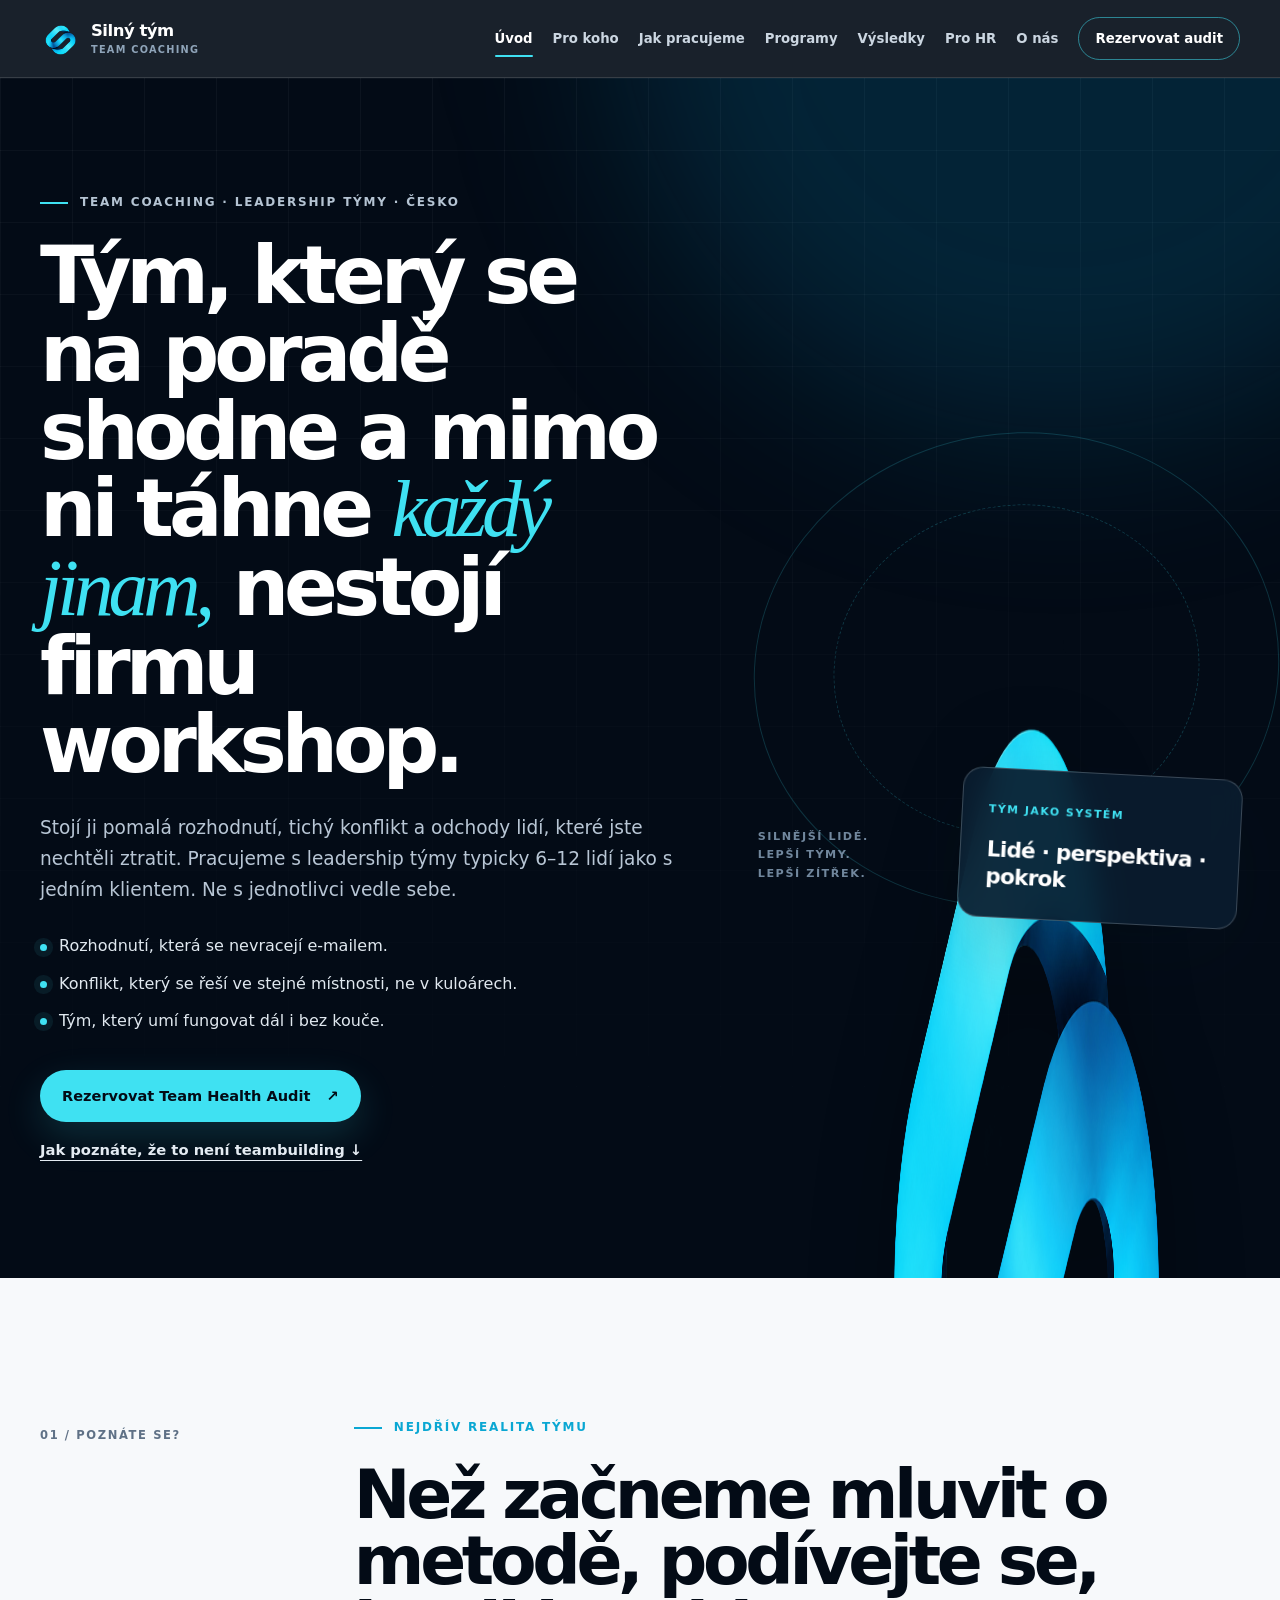
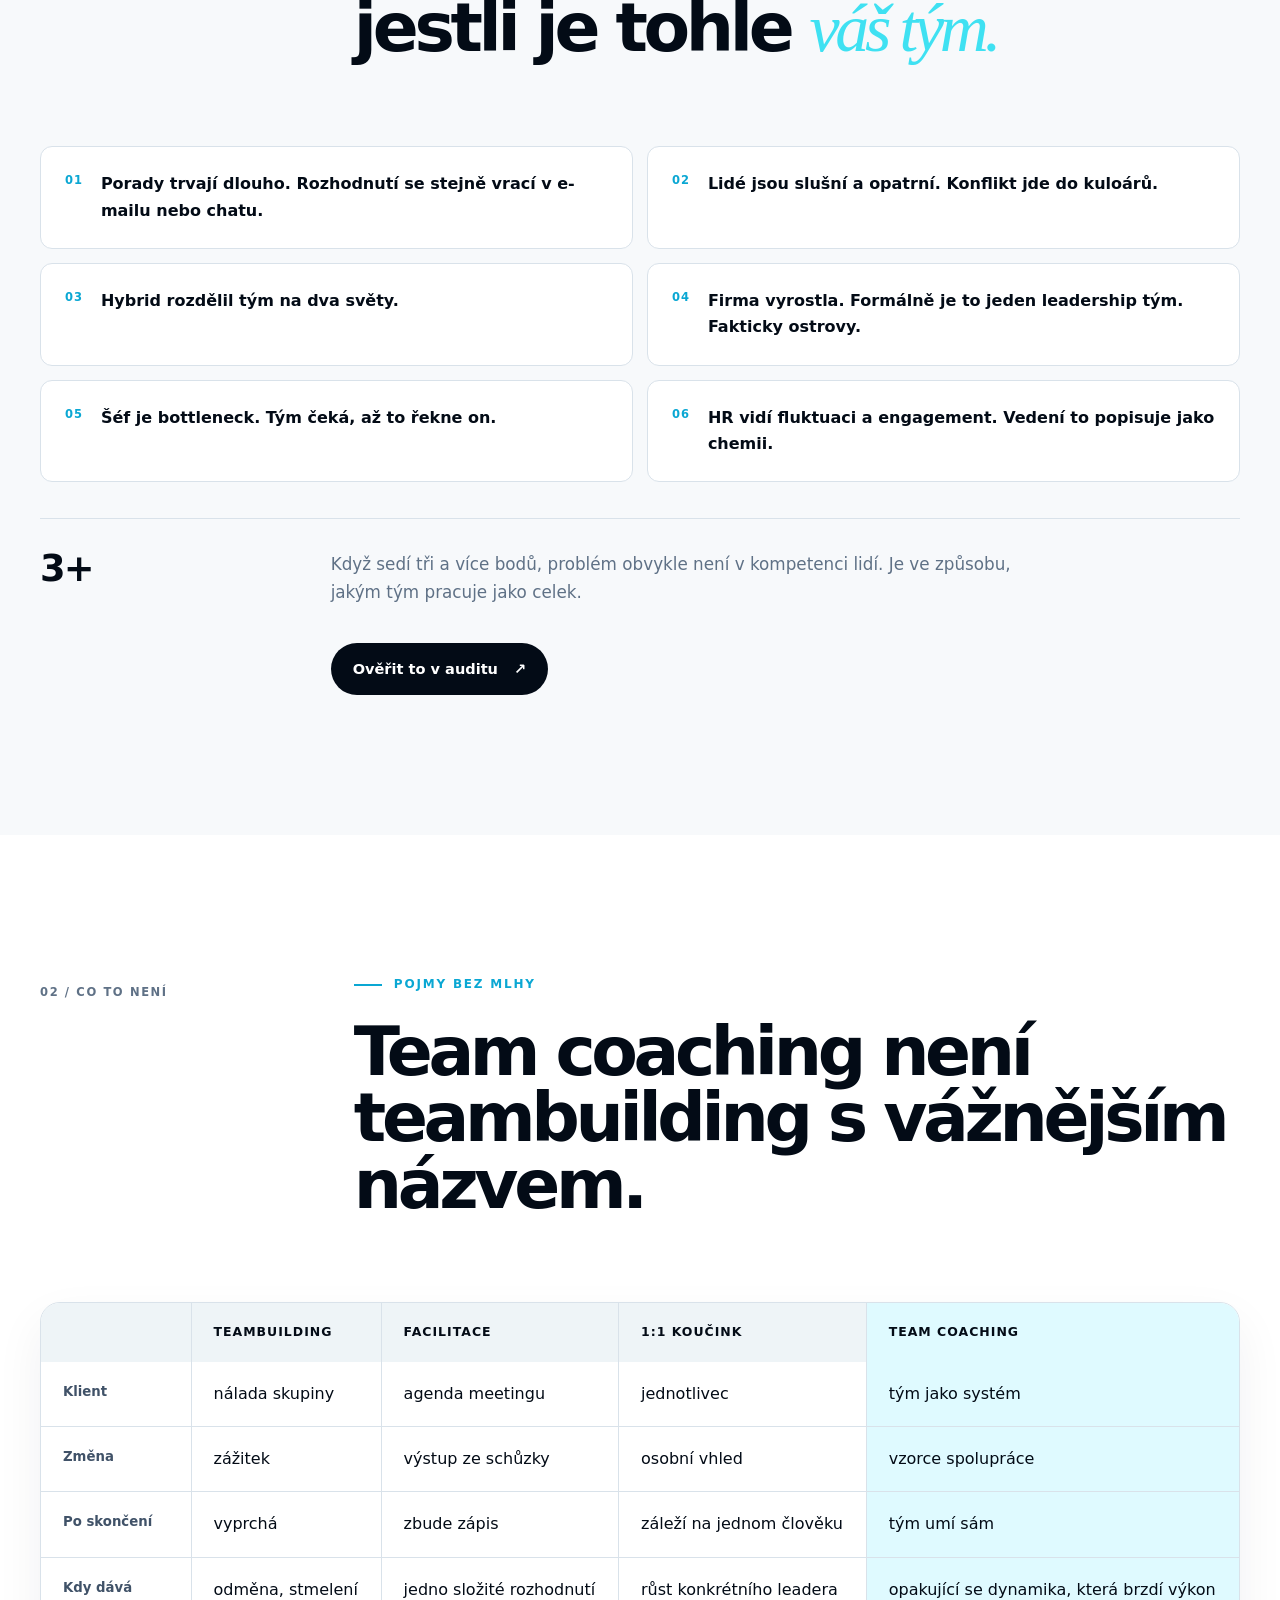
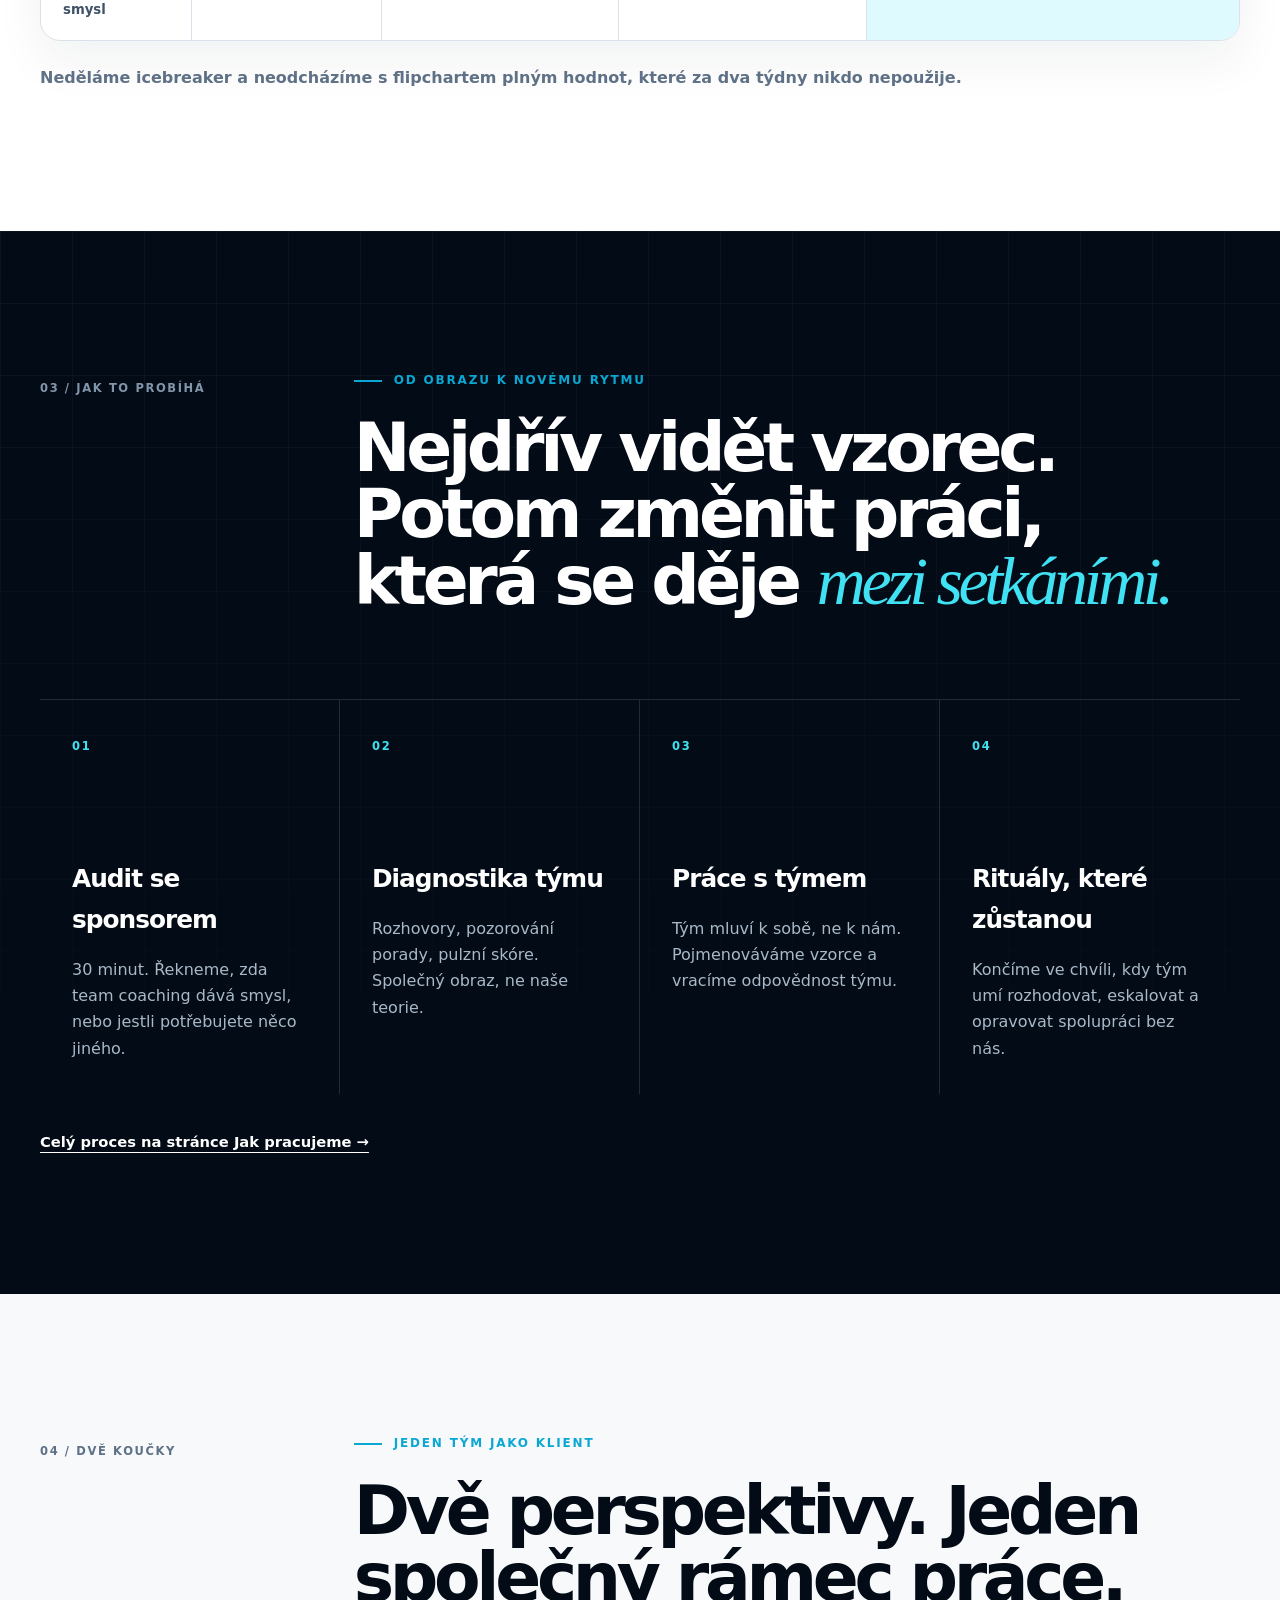
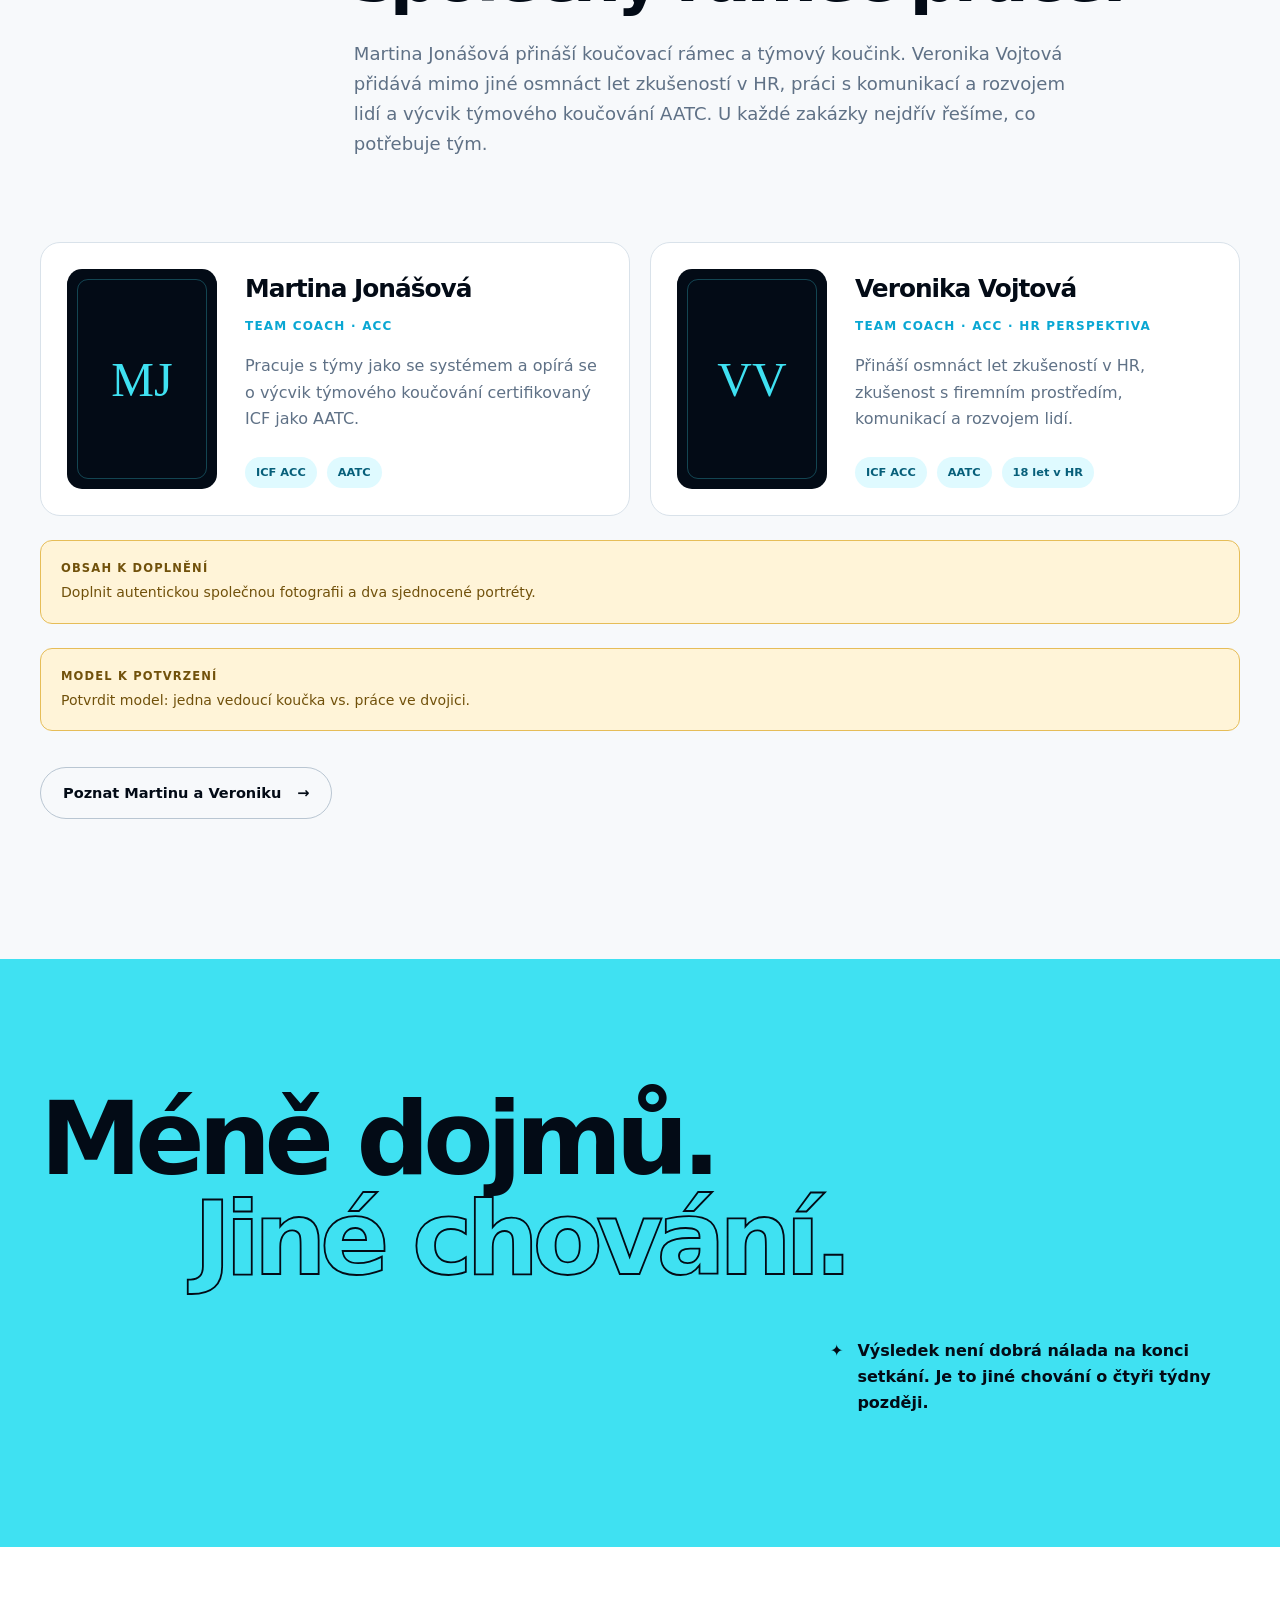
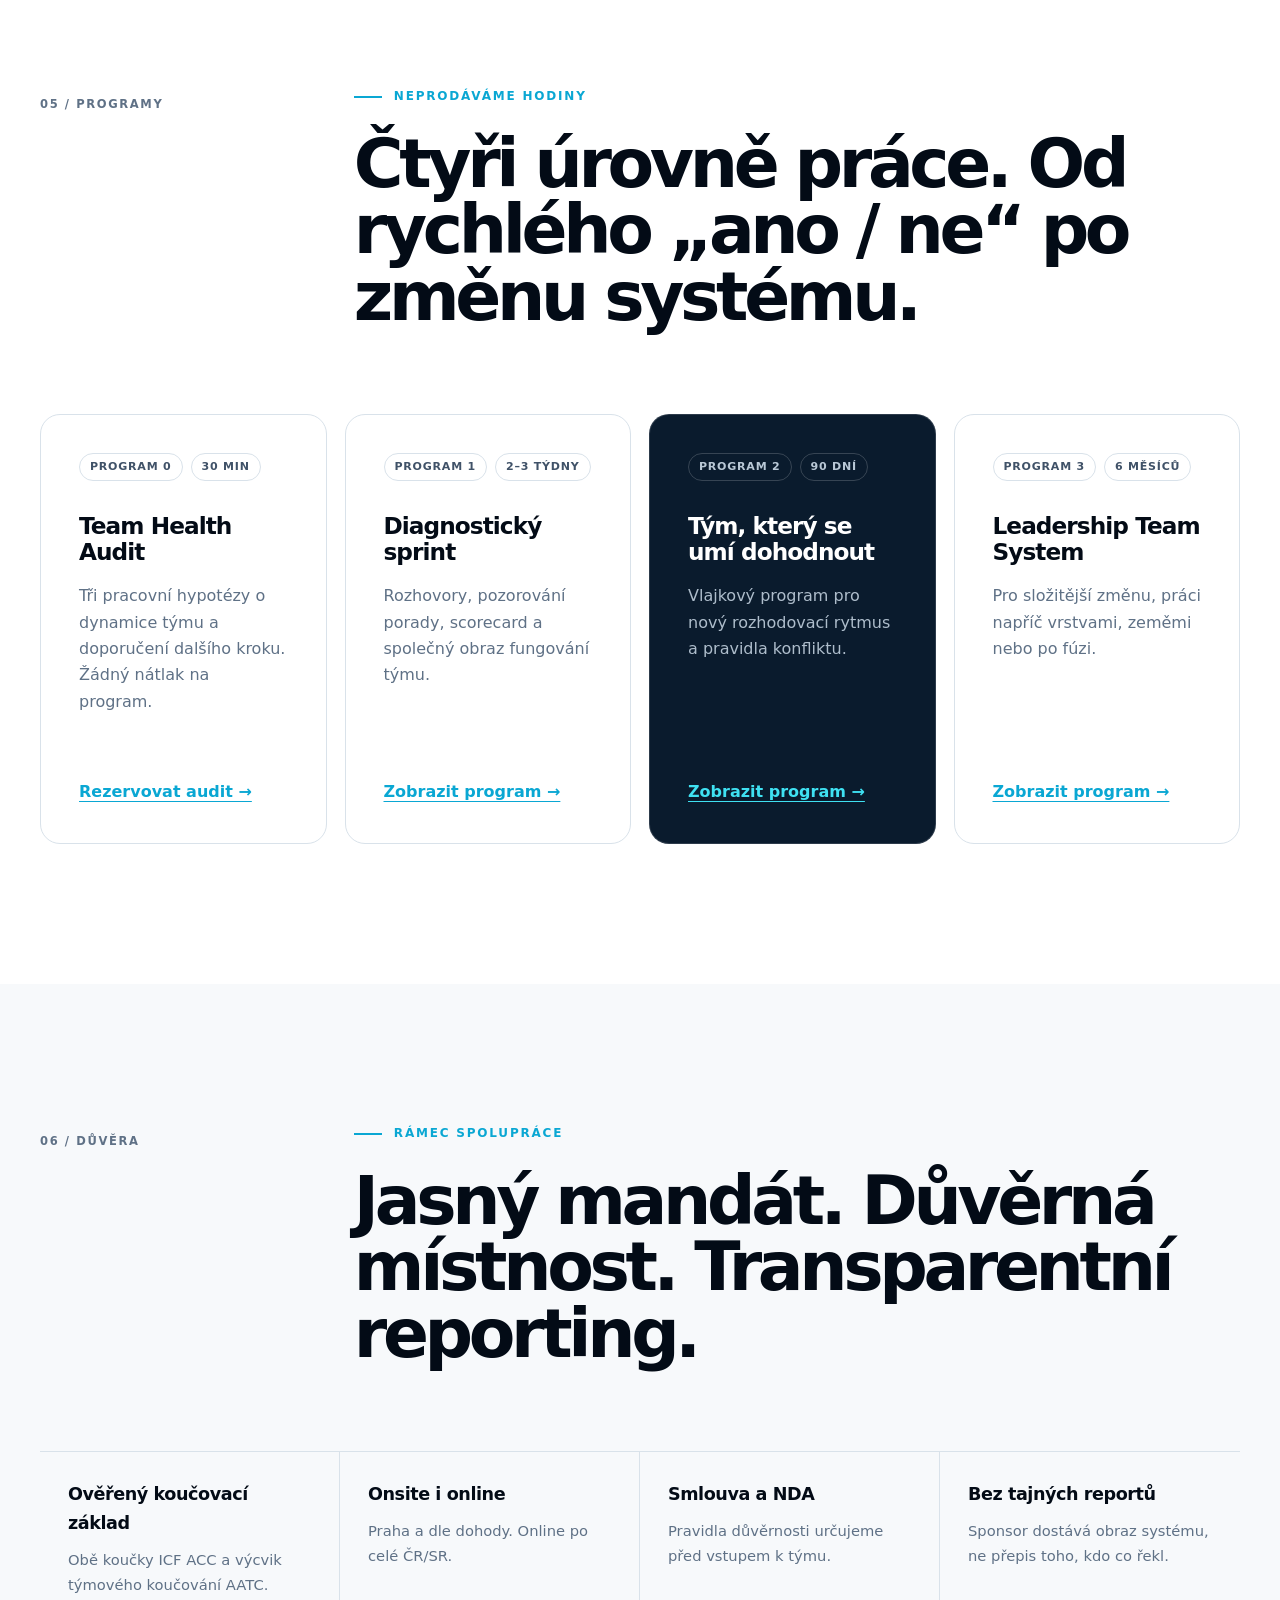
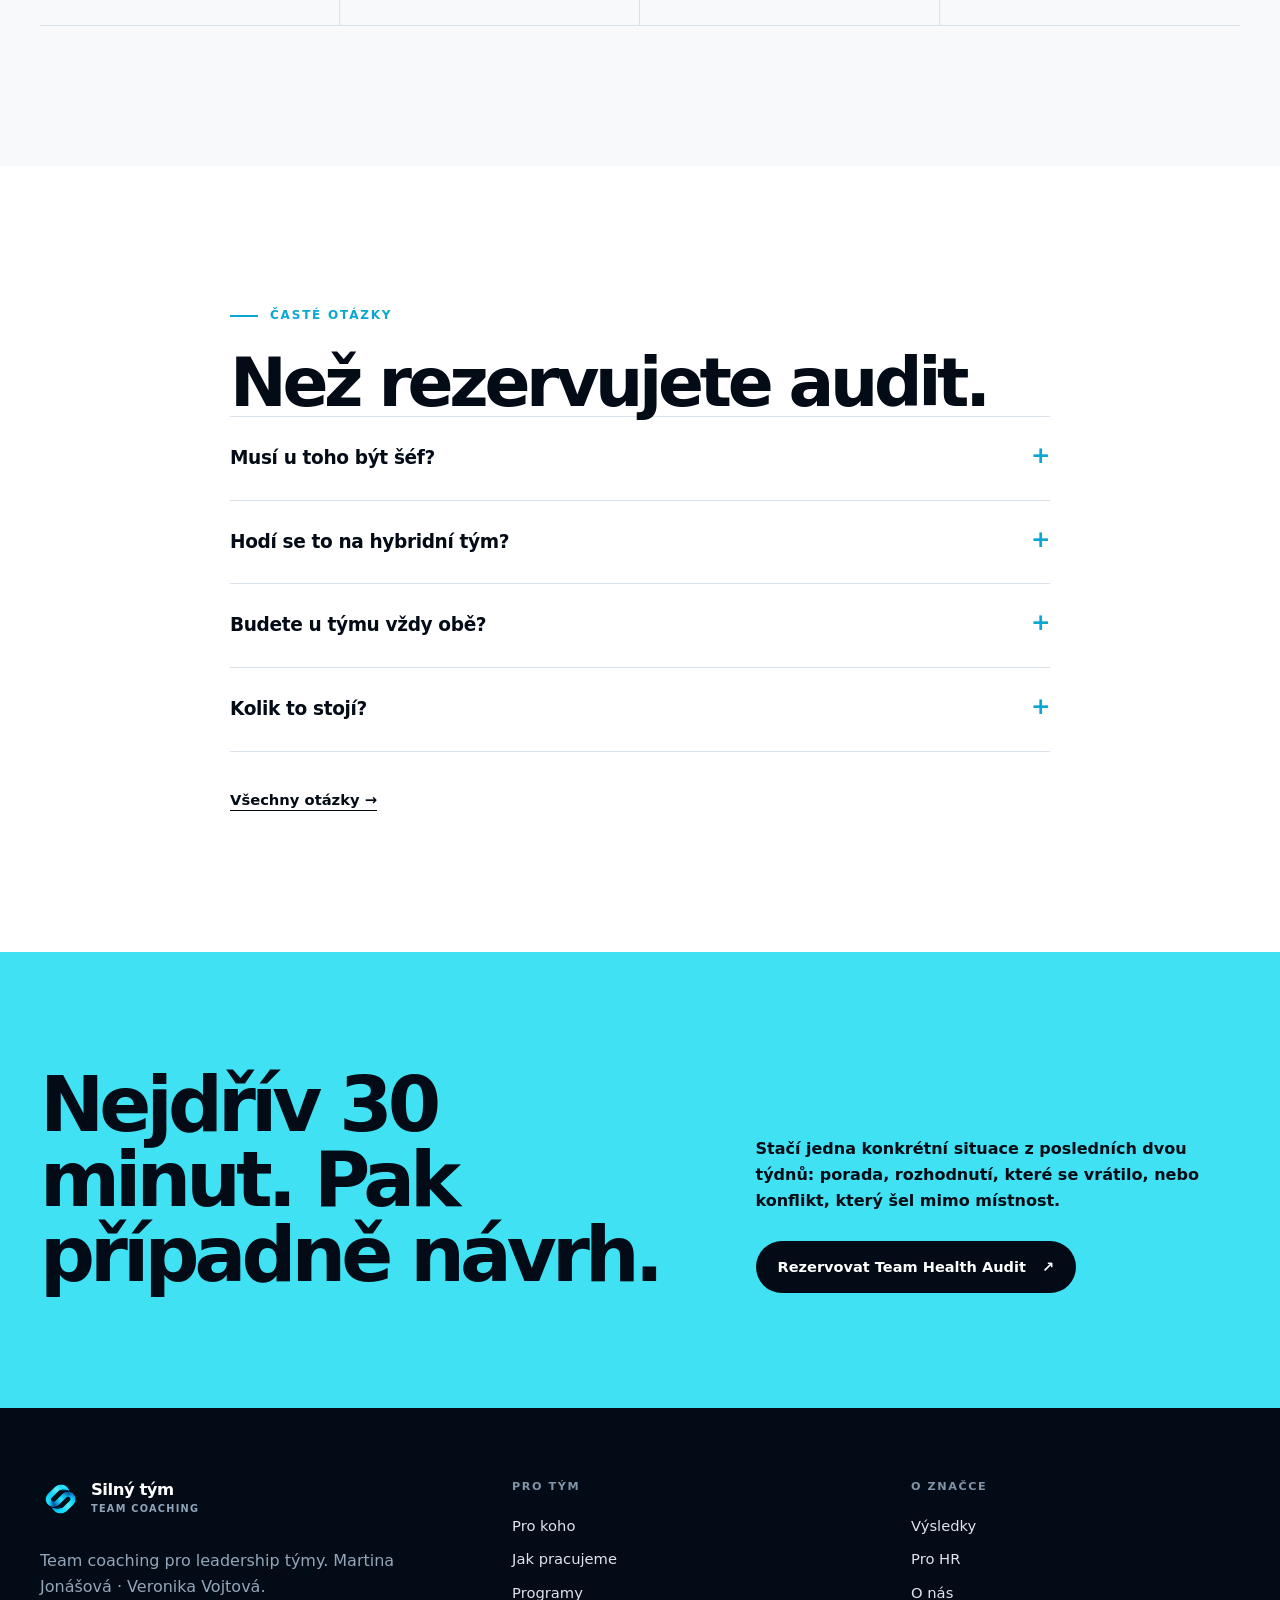
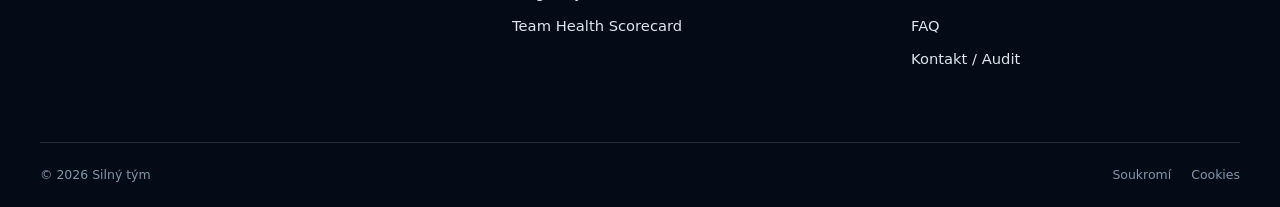
==== index.html @ ae90eba3 "Build complete Silny tym website" ====
<!doctype html>
<html lang="cs">
  <head>
    <meta charset="utf-8">
    <meta name="viewport" content="width=device-width, initial-scale=1">
    <meta name="description" content="Team coaching pro leadership týmy firem, které rostou rychleji než jejich spolupráce. Diagnostika, 90denní program a práce s týmem jako se systémem.">
    <meta name="theme-color" content="#030b16">
    <title>Team coaching pro leadership týmy | Silný tým</title>
    <link rel="icon" type="image/png" href="/assets/silny-tym-mark.png">
    <link rel="stylesheet" href="/styles.css">
    <script src="/content-todos.js" defer></script>
    <script src="/script.js" defer></script>
  </head>
  <body>
    <a class="skip-link" href="#main-content">Přejít na hlavní obsah</a>
    <header class="site-header">
      <div class="container header-inner">
        <a class="brand" href="/" aria-label="Silný tým — úvod"><img src="/assets/silny-tym-mark.png" alt="" width="40" height="40"><span class="brand-copy"><strong>Silný tým</strong><small>Team coaching</small></span></a>
        <button class="nav-toggle" type="button" aria-expanded="false" aria-controls="primary-navigation" aria-label="Otevřít navigaci"><span></span><span></span><span></span></button>
        <nav class="site-nav" id="primary-navigation" aria-label="Hlavní navigace">
          <a href="/" data-path="/">Úvod</a><a href="/pro-koho/" data-path="/pro-koho">Pro koho</a><a href="/jak-pracujeme/" data-path="/jak-pracujeme">Jak pracujeme</a><a href="/programy/" data-path="/programy">Programy</a><a href="/vysledky/" data-path="/vysledky">Výsledky</a><a href="/pro-hr/" data-path="/pro-hr">Pro HR</a><a href="/o-nas/" data-path="/o-nas">O nás</a><a class="nav-cta" href="/kontakt/" data-path="/kontakt">Rezervovat audit</a>
        </nav>
      </div>
    </header>

    <main id="main-content">
      <section class="hero" aria-labelledby="hero-title">
        <div class="container hero-grid">
          <div>
            <p class="eyebrow">Team coaching · Leadership týmy · Česko</p>
            <h1 id="hero-title">Tým, který se na poradě shodne a mimo ni táhne <em>každý jinam,</em> nestojí firmu workshop.</h1>
            <p class="hero-lede">Stojí ji pomalá rozhodnutí, tichý konflikt a odchody lidí, které jste nechtěli ztratit. Pracujeme s leadership týmy typicky 6–12 lidí jako s jedním klientem. Ne s jednotlivci vedle sebe.</p>
            <ul class="outcome-list"><li>Rozhodnutí, která se nevracejí e-mailem.</li><li>Konflikt, který se řeší ve stejné místnosti, ne v kuloárech.</li><li>Tým, který umí fungovat dál i bez kouče.</li></ul>
            <div class="hero-actions"><a class="button button-primary" href="/kontakt/">Rezervovat Team Health Audit <span aria-hidden="true">↗</span></a><a class="text-link" href="#co-to-neni">Jak poznáte, že to není teambuilding ↓</a></div>
          </div>
          <div class="hero-visual" aria-label="Symbol propojeného týmu">
            <div class="brand-orbit" aria-hidden="true"></div><img class="hero-mark" src="/assets/silny-tym-mark.png" alt="" width="1536" height="1536">
            <div class="signal-card"><small>Tým jako systém</small><strong>Lidé · perspektiva · pokrok</strong></div>
            <p class="hero-index">Silnější lidé.<br>Lepší týmy.<br>Lepší zítřek.</p>
          </div>
        </div>
      </section>

      <section class="section" aria-labelledby="signals-title">
        <div class="container">
          <div class="section-heading"><p class="section-index">01 / Poznáte se?</p><div><p class="section-kicker">Nejdřív realita týmu</p><h2 class="section-title" id="signals-title">Než začneme mluvit o metodě, podívejte se, jestli je tohle <em>váš tým.</em></h2></div></div>
          <ul class="signal-list">
            <li><span>01</span>Porady trvají dlouho. Rozhodnutí se stejně vrací v e-mailu nebo chatu.</li><li><span>02</span>Lidé jsou slušní a opatrní. Konflikt jde do kuloárů.</li><li><span>03</span>Hybrid rozdělil tým na dva světy.</li><li><span>04</span>Firma vyrostla. Formálně je to jeden leadership tým. Fakticky ostrovy.</li><li><span>05</span>Šéf je bottleneck. Tým čeká, až to řekne on.</li><li><span>06</span>HR vidí fluktuaci a engagement. Vedení to popisuje jako chemii.</li>
          </ul>
          <div class="rule-callout"><strong>3+</strong><div><p>Když sedí tři a více bodů, problém obvykle není v kompetenci lidí. Je ve způsobu, jakým tým pracuje jako celek.</p><div class="inline-actions"><a class="button button-dark" href="/kontakt/">Ověřit to v auditu <span aria-hidden="true">↗</span></a></div></div></div>
        </div>
      </section>

      <section class="section section-white" id="co-to-neni" aria-labelledby="compare-title">
        <div class="container">
          <div class="section-heading"><p class="section-index">02 / Co to není</p><div><p class="section-kicker">Pojmy bez mlhy</p><h2 class="section-title" id="compare-title">Team coaching není teambuilding s vážnějším názvem.</h2></div></div>
          <div class="comparison-wrap"><table class="comparison"><thead><tr><th></th><th>Teambuilding</th><th>Facilitace</th><th>1:1 koučink</th><th>Team coaching</th></tr></thead><tbody><tr><th scope="row">Klient</th><td>nálada skupiny</td><td>agenda meetingu</td><td>jednotlivec</td><td>tým jako systém</td></tr><tr><th scope="row">Změna</th><td>zážitek</td><td>výstup ze schůzky</td><td>osobní vhled</td><td>vzorce spolupráce</td></tr><tr><th scope="row">Po skončení</th><td>vyprchá</td><td>zbude zápis</td><td>záleží na jednom člověku</td><td>tým umí sám</td></tr><tr><th scope="row">Kdy dává smysl</th><td>odměna, stmelení</td><td>jedno složité rozhodnutí</td><td>růst konkrétního leadera</td><td>opakující se dynamika, která brzdí výkon</td></tr></tbody></table></div>
          <p class="comparison-note">Neděláme icebreaker a neodcházíme s flipchartem plným hodnot, které za dva týdny nikdo nepoužije.</p>
        </div>
      </section>

      <section class="section section-dark dark-grid" aria-labelledby="process-title">
        <div class="container">
          <div class="section-heading"><p class="section-index">03 / Jak to probíhá</p><div><p class="section-kicker">Od obrazu k novému rytmu</p><h2 class="section-title" id="process-title">Nejdřív vidět vzorec. Potom změnit práci, která se děje <em>mezi setkáními.</em></h2></div></div>
          <div class="steps"><article class="step"><h3>Audit se sponsorem</h3><p>30 minut. Řekneme, zda team coaching dává smysl, nebo jestli potřebujete něco jiného.</p></article><article class="step"><h3>Diagnostika týmu</h3><p>Rozhovory, pozorování porady, pulzní skóre. Společný obraz, ne naše teorie.</p></article><article class="step"><h3>Práce s týmem</h3><p>Tým mluví k sobě, ne k nám. Pojmenováváme vzorce a vracíme odpovědnost týmu.</p></article><article class="step"><h3>Rituály, které zůstanou</h3><p>Končíme ve chvíli, kdy tým umí rozhodovat, eskalovat a opravovat spolupráci bez nás.</p></article></div>
          <div class="inline-actions"><a class="text-link" href="/jak-pracujeme/">Celý proces na stránce Jak pracujeme →</a></div>
        </div>
      </section>

      <section class="section" aria-labelledby="coaches-title">
        <div class="container">
          <div class="section-heading"><p class="section-index">04 / Dvě koučky</p><div><p class="section-kicker">Jeden tým jako klient</p><h2 class="section-title" id="coaches-title">Dvě perspektivy. Jeden společný rámec práce.</h2><p class="lede">Martina Jonášová přináší koučovací rámec a týmový koučink. Veronika Vojtová přidává mimo jiné osmnáct let zkušeností v HR, práci s komunikací a rozvojem lidí a výcvik týmového koučování AATC. U každé zakázky nejdřív řešíme, co potřebuje tým.</p></div></div>
          <div class="profile-grid">
            <article class="profile-card"><div class="profile-visual" aria-label="Místo pro portrét Martiny Jonášové">MJ</div><div class="profile-copy"><h3>Martina Jonášová</h3><p class="profile-role">Team coach · ACC</p><p>Pracuje s týmy jako se systémem a opírá se o výcvik týmového koučování certifikovaný ICF jako AATC.</p><div class="credential-row"><span class="credential">ICF ACC</span><span class="credential">AATC</span></div></div></article>
            <article class="profile-card"><div class="profile-visual" aria-label="Místo pro portrét Veroniky Vojtové">VV</div><div class="profile-copy"><h3>Veronika Vojtová</h3><p class="profile-role">Team coach · ACC · HR perspektiva</p><p>Přináší osmnáct let zkušeností v HR, zkušenost s firemním prostředím, komunikací a rozvojem lidí.</p><div class="credential-row"><span class="credential">ICF ACC</span><span class="credential">AATC</span><span class="credential">18 let v HR</span></div></div></article>
          </div>
          <div class="notice-todo"><strong>Obsah k doplnění</strong><span data-todo-key="PHOTOS">Doplnit autentickou společnou fotografii a dva sjednocené portréty.</span></div>
          <div class="notice-todo"><strong>Model k potvrzení</strong><span data-todo-key="DELIVERY_MODEL">Potvrdit model: jedna vedoucí koučka vs. práce ve dvojici.</span></div>
          <div class="inline-actions"><a class="button button-ghost" href="/o-nas/">Poznat Martinu a Veroniku <span aria-hidden="true">→</span></a></div>
        </div>
      </section>

      <section class="statement" aria-label="Filosofie práce Silného týmu"><div class="container statement-inner"><p class="statement-title">Méně dojmů.<span>Jiné chování.</span></p><p class="statement-note">Výsledek není dobrá nálada na konci setkání. Je to jiné chování o čtyři týdny později.</p></div></section>

      <section class="section section-white" aria-labelledby="programs-title">
        <div class="container">
          <div class="section-heading"><p class="section-index">05 / Programy</p><div><p class="section-kicker">Neprodáváme hodiny</p><h2 class="section-title" id="programs-title">Čtyři úrovně práce. Od rychlého „ano / ne“ po změnu systému.</h2></div></div>
          <div class="cards-4">
            <article class="card program-card"><div class="program-meta"><span class="chip">Program 0</span><span class="chip">30 min</span></div><h3>Team Health Audit</h3><p>Tři pracovní hypotézy o dynamice týmu a doporučení dalšího kroku. Žádný nátlak na program.</p><a class="card-link" href="/kontakt/">Rezervovat audit →</a></article>
            <article class="card program-card"><div class="program-meta"><span class="chip">Program 1</span><span class="chip">2–3 týdny</span></div><h3>Diagnostický sprint</h3><p>Rozhovory, pozorování porady, scorecard a společný obraz fungování týmu.</p><a class="card-link" href="/programy/">Zobrazit program →</a></article>
            <article class="card card-dark program-card"><div class="program-meta"><span class="chip">Program 2</span><span class="chip">90 dní</span></div><h3>Tým, který se umí dohodnout</h3><p>Vlajkový program pro nový rozhodovací rytmus a pravidla konfliktu.</p><a class="card-link" href="/programy/#program-90">Zobrazit program →</a></article>
            <article class="card program-card"><div class="program-meta"><span class="chip">Program 3</span><span class="chip">6 měsíců</span></div><h3>Leadership Team System</h3><p>Pro složitější změnu, práci napříč vrstvami, zeměmi nebo po fúzi.</p><a class="card-link" href="/programy/">Zobrazit program →</a></article>
          </div>
        </div>
      </section>

      <section class="section" aria-labelledby="trust-title">
        <div class="container">
          <div class="section-heading"><p class="section-index">06 / Důvěra</p><div><p class="section-kicker">Rámec spolupráce</p><h2 class="section-title" id="trust-title">Jasný mandát. Důvěrná místnost. Transparentní reporting.</h2></div></div>
          <div class="trust-strip"><div class="trust-item"><strong>Ověřený koučovací základ</strong><p>Obě koučky ICF ACC a výcvik týmového koučování AATC.</p></div><div class="trust-item"><strong>Onsite i online</strong><p>Praha a dle dohody. Online po celé ČR/SR.</p></div><div class="trust-item"><strong>Smlouva a NDA</strong><p>Pravidla důvěrnosti určujeme před vstupem k týmu.</p></div><div class="trust-item"><strong>Bez tajných reportů</strong><p>Sponsor dostává obraz systému, ne přepis toho, kdo co řekl.</p></div></div>
        </div>
      </section>

      <section class="section section-white" aria-labelledby="faq-title">
        <div class="narrow">
          <p class="section-kicker">Časté otázky</p><h2 class="section-title" id="faq-title">Než rezervujete audit.</h2>
          <div class="faq-list">
            <details><summary>Musí u toho být šéf?</summary><div class="faq-answer"><p>Ano, pokud je součástí týmu-klienta. Bez jasného sponsora a mandátu týmovou zakázku nezačínáme.</p></div></details>
            <details><summary>Hodí se to na hybridní tým?</summary><div class="faq-answer"><p>Ano. Kick-off a důležité review doporučujeme onsite. Zbytek může být online, pokud má tým funkční pravidla pro vzdálenou spolupráci.</p></div></details>
            <details><summary>Budete u týmu vždy obě?</summary><div class="faq-answer"><p>Ne nutně. Obsazení volíme podle cíle, velikosti a dynamiky zakázky. Pokud má práce ve dvojici přidanou hodnotu, navrhneme ji předem.</p></div></details>
            <details><summary>Kolik to stojí?</summary><div class="faq-answer"><p>Cenové údaje jsou zatím otevřenou obchodní otázkou. Přesný návrh vznikne po auditu; před zveřejněním webu budou zde doplněny schválené ceny nebo rozpětí.</p></div></details>
          </div>
          <div class="inline-actions"><a class="text-link" href="/faq/">Všechny otázky →</a></div>
        </div>
      </section>

      <section class="cta-band"><div class="container cta-band-inner"><h2>Nejdřív 30 minut. Pak případně návrh.</h2><div class="cta-band-copy"><p>Stačí jedna konkrétní situace z posledních dvou týdnů: porada, rozhodnutí, které se vrátilo, nebo konflikt, který šel mimo místnost.</p><a class="button button-dark" href="/kontakt/">Rezervovat Team Health Audit <span aria-hidden="true">↗</span></a></div></div></section>
    </main>

    <a class="mobile-audit" href="/kontakt/">Rezervovat audit ↗</a>
    <footer class="site-footer">
      <div class="container footer-main"><div class="footer-brand"><a class="brand" href="/"><img src="/assets/silny-tym-mark.png" alt="" width="40" height="40"><span class="brand-copy"><strong>Silný tým</strong><small>Team coaching</small></span></a><p>Team coaching pro leadership týmy. Martina Jonášová · Veronika Vojtová.</p></div><div><p class="footer-title">Pro tým</p><nav class="footer-links" aria-label="Služby"><a href="/pro-koho/">Pro koho</a><a href="/jak-pracujeme/">Jak pracujeme</a><a href="/programy/">Programy</a><a href="/team-health-scorecard/">Team Health Scorecard</a></nav></div><div><p class="footer-title">O značce</p><nav class="footer-links" aria-label="O značce"><a href="/vysledky/">Výsledky</a><a href="/pro-hr/">Pro HR</a><a href="/o-nas/">O nás</a><a href="/faq/">FAQ</a><a href="/kontakt/">Kontakt / Audit</a></nav></div></div>
      <div class="container footer-bottom"><span>© <span data-year>2026</span> Silný tým</span><nav class="footer-legal" aria-label="Právní informace"><a href="/soukromi/">Soukromí</a><a href="/cookies/">Cookies</a></nav></div>
    </footer>
  </body>
</html>
---- styles.css ----
:root {
  --navy-950: #030b16;
  --navy-900: #061322;
  --navy-850: #0a1b2d;
  --navy-800: #10243a;
  --slate-700: #405268;
  --slate-600: #5f7186;
  --slate-400: #9aabbc;
  --slate-200: #d8e0e8;
  --slate-100: #edf2f6;
  --paper: #f7f9fb;
  --white: #ffffff;
  --cyan: #3fe1f2;
  --cyan-bright: #79eff9;
  --cyan-deep: #0aa7d3;
  --cyan-soft: #dffaff;
  --amber-soft: #fff4d8;
  --amber-ink: #71510b;
  --line-dark: rgba(255, 255, 255, 0.13);
  --line-light: #d9e2ea;
  --shadow: 0 28px 80px rgba(3, 18, 32, 0.14);
  --max: 1200px;
  --header: 78px;
  --radius-sm: 12px;
  --radius: 20px;
  --radius-lg: 32px;
}

* { box-sizing: border-box; }
html { scroll-behavior: smooth; scroll-padding-top: calc(var(--header) + 20px); }
body { margin: 0; overflow-x: hidden; background: var(--paper); color: var(--navy-950); font-family: Inter, ui-sans-serif, system-ui, -apple-system, BlinkMacSystemFont, "Segoe UI", sans-serif; font-size: 1rem; line-height: 1.65; -webkit-font-smoothing: antialiased; }
body.nav-open { overflow: hidden; }
img, svg { display: block; max-width: 100%; }
a { color: inherit; }
button, input, select, textarea { font: inherit; }
button, a, input, select, textarea, summary { -webkit-tap-highlight-color: transparent; }
:focus-visible { outline: 3px solid var(--cyan-deep); outline-offset: 4px; }
::selection { background: var(--cyan); color: var(--navy-950); }
.container { width: min(calc(100% - 40px), var(--max)); margin-inline: auto; }
.narrow { width: min(calc(100% - 40px), 820px); margin-inline: auto; }
.skip-link { position: fixed; z-index: 1000; top: 12px; left: 12px; padding: 10px 16px; border-radius: 9px; background: var(--white); color: var(--navy-950); font-weight: 800; transform: translateY(-160%); transition: transform 160ms ease; }
.skip-link:focus { transform: translateY(0); }

.site-header { position: sticky; z-index: 100; top: 0; height: var(--header); border-bottom: 1px solid var(--line-dark); background: rgba(3, 11, 22, 0.91); color: var(--white); backdrop-filter: blur(18px); }
.header-inner { display: flex; align-items: center; justify-content: space-between; height: 100%; }
.brand { display: inline-flex; flex: 0 0 auto; align-items: center; gap: 11px; color: inherit; text-decoration: none; }
.brand img { width: 40px; height: 40px; object-fit: contain; }
.brand-copy { display: grid; line-height: 1.05; }
.brand-copy strong { font-size: 1.03rem; letter-spacing: -0.03em; }
.brand-copy small { margin-top: 5px; color: #8fa4b9; font-size: 0.61rem; font-weight: 750; letter-spacing: 0.13em; text-transform: uppercase; }
.site-nav { display: flex; align-items: center; gap: 20px; }
.site-nav a { position: relative; color: #cbd6e1; font-size: 0.83rem; font-weight: 720; text-decoration: none; transition: color 160ms ease; }
.site-nav a:not(.nav-cta)::after { position: absolute; right: 0; bottom: -8px; left: 0; height: 2px; border-radius: 2px; background: var(--cyan); content: ""; transform: scaleX(0); transform-origin: left; transition: transform 160ms ease; }
.site-nav a:hover, .site-nav a[aria-current="page"] { color: var(--white); }
.site-nav a:hover::after, .site-nav a[aria-current="page"]::after { transform: scaleX(1); }
.site-nav .nav-cta { padding: 10px 16px; border: 1px solid rgba(63, 225, 242, 0.52); border-radius: 999px; color: var(--white); }
.site-nav .nav-cta:hover, .site-nav .nav-cta[aria-current="page"] { border-color: var(--cyan); background: var(--cyan); color: var(--navy-950); }
.nav-toggle { display: none; width: 46px; height: 46px; padding: 10px; border: 0; background: transparent; color: inherit; cursor: pointer; }
.nav-toggle span { display: block; width: 100%; height: 2px; margin: 5px 0; border-radius: 2px; background: currentColor; transition: transform 180ms ease, opacity 180ms ease; }
.mobile-audit { display: none; }

.hero, .page-hero { position: relative; overflow: hidden; background: var(--navy-950); color: var(--white); }
.hero::before, .page-hero::before, .dark-grid::before { position: absolute; inset: 0; background-image: linear-gradient(rgba(255,255,255,.038) 1px, transparent 1px), linear-gradient(90deg, rgba(255,255,255,.038) 1px, transparent 1px); background-size: 72px 72px; mask-image: linear-gradient(to bottom, black, transparent 96%); content: ""; pointer-events: none; }
.hero::after, .page-hero::after { position: absolute; top: -45%; right: -18%; width: 70vw; height: 70vw; border-radius: 50%; background: rgba(6,145,197,.19); content: ""; filter: blur(90px); pointer-events: none; }
.hero-grid { position: relative; z-index: 1; display: grid; grid-template-columns: minmax(0,1.12fr) minmax(360px,.88fr); gap: 70px; align-items: center; min-height: calc(100vh - var(--header)); padding-block: clamp(70px,9vw,120px); }
.eyebrow, .section-kicker { display: flex; align-items: center; gap: 12px; margin: 0 0 24px; font-size: .75rem; font-weight: 820; letter-spacing: .15em; text-transform: uppercase; }
.eyebrow { color: #b5c4d3; }
.section-kicker { color: var(--cyan-deep); }
.eyebrow::before, .section-kicker::before { width: 28px; height: 2px; background: var(--cyan); content: ""; }
.section-kicker::before { background: var(--cyan-deep); }
.hero h1, .page-hero h1, .section-title, .statement-title, .cta-band h2 { margin: 0; font-weight: 760; letter-spacing: -.064em; line-height: .98; }
.hero h1 { max-width: 830px; font-size: clamp(3.25rem,6.2vw,6.35rem); }
.hero h1 em, .page-hero h1 em, .section-title em { color: var(--cyan); font-family: Georgia, "Times New Roman", serif; font-weight: 400; }
.hero-lede { max-width: 760px; margin: 30px 0 0; color: #b8c6d5; font-size: clamp(1.06rem,1.45vw,1.25rem); }
.outcome-list { display: grid; gap: 11px; margin: 28px 0 0; padding: 0; list-style: none; }
.outcome-list li { display: flex; gap: 12px; color: #e0e8ef; }
.outcome-list li::before { flex: 0 0 auto; width: 7px; height: 7px; margin-top: .65em; border-radius: 50%; background: var(--cyan); box-shadow: 0 0 0 6px rgba(63,225,242,.08); content: ""; }
.hero-actions, .inline-actions { display: flex; flex-wrap: wrap; gap: 16px; align-items: center; margin-top: 36px; }
.button { display: inline-flex; align-items: center; justify-content: center; gap: 16px; min-height: 52px; padding: 13px 22px; border: 0; border-radius: 999px; font-size: .91rem; font-weight: 820; text-decoration: none; cursor: pointer; transition: transform 180ms ease, background 180ms ease, color 180ms ease, box-shadow 180ms ease; }
.button:hover { transform: translateY(-2px); }
.button-primary { background: var(--cyan); color: var(--navy-950); box-shadow: 0 14px 38px rgba(63,225,242,.16); }
.button-primary:hover { background: var(--cyan-bright); box-shadow: 0 18px 45px rgba(63,225,242,.24); }
.button-dark { background: var(--navy-950); color: var(--white); }
.button-dark:hover { background: var(--navy-800); }
.button-ghost { border: 1px solid #b9c6d2; background: transparent; color: var(--navy-950); }
.text-link { color: inherit; font-size: .92rem; font-weight: 780; text-underline-offset: 5px; }
.hero .text-link { color: #e4ebf2; }
.text-link:hover { color: var(--cyan-deep); }
.hero .text-link:hover { color: var(--cyan); }
.hero-visual { position: relative; min-height: 570px; }
.brand-orbit { position: absolute; inset: 7% -8% 10% 2%; border: 1px solid rgba(63,225,242,.18); border-radius: 50%; transform: rotate(-10deg); }
.brand-orbit::before { position: absolute; inset: 15%; border: 1px dashed rgba(63,225,242,.2); border-radius: 50%; content: ""; }
.hero-mark { position: absolute; top: 14%; right: 8%; width: 72%; filter: drop-shadow(0 32px 40px rgba(0,0,0,.32)); }
.signal-card { position: absolute; right: 0; bottom: 7%; width: 280px; padding: 26px; border: 1px solid rgba(255,255,255,.2); border-radius: var(--radius); background: rgba(9,28,46,.92); box-shadow: var(--shadow); transform: rotate(3deg); backdrop-filter: blur(14px); }
.signal-card small { color: var(--cyan); font-size: .68rem; font-weight: 820; letter-spacing: .14em; text-transform: uppercase; }
.signal-card strong { display: block; margin-top: 16px; font-size: 1.35rem; letter-spacing: -.035em; line-height: 1.25; }
.hero-index { position: absolute; bottom: 12%; left: 3%; color: #71879d; font-size: .7rem; font-weight: 800; letter-spacing: .14em; text-transform: uppercase; }

.page-hero-inner { position: relative; z-index: 1; display: grid; grid-template-columns: .26fr 1fr; gap: 48px; min-height: 520px; padding-block: clamp(90px,12vw,150px); }
.page-code { color: var(--cyan); font-size: .78rem; font-weight: 850; letter-spacing: .15em; text-transform: uppercase; }
.page-hero h1 { max-width: 950px; font-size: clamp(3.2rem,6.1vw,6.2rem); }
.page-hero .lede { max-width: 760px; margin: 30px 0 0; color: #b8c7d6; font-size: clamp(1.06rem,1.45vw,1.23rem); }
.page-hero .inline-actions { margin-top: 34px; }

.section { padding-block: clamp(86px,11vw,140px); }
.section-compact { padding-block: clamp(64px,8vw,96px); }
.section-white { background: var(--white); }
.section-cyan { background: var(--cyan); color: var(--navy-950); }
.section-dark, .dark-grid { position: relative; overflow: hidden; background: var(--navy-950); color: var(--white); }
.dark-grid > * { position: relative; z-index: 1; }
.section-heading { display: grid; grid-template-columns: .3fr 1fr; gap: 48px; align-items: start; margin-bottom: clamp(48px,7vw,84px); }
.section-index { margin: 8px 0 0; color: var(--slate-600); font-size: .72rem; font-weight: 820; letter-spacing: .14em; text-transform: uppercase; }
.section-dark .section-index { color: #8295a9; }
.section-title { max-width: 880px; font-size: clamp(2.8rem,5.3vw,5.25rem); }
.section-heading .lede, .prose-lede { max-width: 730px; margin: 28px 0 0; color: var(--slate-600); font-size: 1.13rem; }
.section-dark .section-heading .lede, .section-dark .prose-lede { color: #aab9c8; }
.cards-2, .cards-3, .cards-4 { display: grid; gap: 18px; }
.cards-2 { grid-template-columns: repeat(2,1fr); }
.cards-3 { grid-template-columns: repeat(3,1fr); }
.cards-4 { grid-template-columns: repeat(4,1fr); }
.card { position: relative; min-width: 0; padding: clamp(26px,3vw,38px); border: 1px solid var(--line-light); border-radius: var(--radius); background: var(--white); }
.card-dark { border-color: rgba(255,255,255,.14); background: var(--navy-850); color: var(--white); }
.card-accent { border-color: transparent; background: var(--cyan); color: var(--navy-950); }
.card-number { display: block; margin-bottom: 52px; color: var(--cyan-deep); font-size: .72rem; font-weight: 850; letter-spacing: .14em; }
.card-dark .card-number { color: var(--cyan); }
.card h2, .card h3 { margin: 0; letter-spacing: -.04em; line-height: 1.12; }
.card h2 { font-size: clamp(1.6rem,2.7vw,2.35rem); }
.card h3 { font-size: 1.45rem; }
.card p { margin: 18px 0 0; color: var(--slate-600); }
.card-dark p { color: #aebdcb; }
.card-accent p { color: #173c4d; }
.card-list, .check-list, .cross-list, .plain-list { display: grid; gap: 13px; margin: 22px 0 0; padding: 0; list-style: none; }
.check-list li, .cross-list li { position: relative; padding-left: 30px; }
.check-list li::before, .cross-list li::before { position: absolute; top: .06em; left: 0; display: grid; width: 20px; height: 20px; place-items: center; border-radius: 50%; font-size: .7rem; font-weight: 900; }
.check-list li::before { background: var(--cyan-soft); color: #067b9e; content: "✓"; }
.cross-list li::before { background: #e8edf2; color: #627387; content: "×"; }
.signal-list { display: grid; grid-template-columns: repeat(2,1fr); gap: 14px; margin: 0; padding: 0; list-style: none; }
.signal-list li { display: flex; gap: 18px; align-items: flex-start; padding: 24px; border: 1px solid var(--line-light); border-radius: var(--radius-sm); background: var(--white); font-weight: 680; }
.signal-list span { flex: 0 0 auto; color: var(--cyan-deep); font-size: .72rem; font-weight: 900; letter-spacing: .08em; }
.rule-callout { display: grid; grid-template-columns: .28fr 1fr; gap: 36px; margin-top: 36px; padding-top: 32px; border-top: 1px solid var(--line-light); }
.rule-callout strong { font-size: 2.3rem; letter-spacing: -.05em; line-height: 1; }
.rule-callout p { max-width: 710px; margin: 0; color: var(--slate-600); font-size: 1.05rem; }

.comparison-wrap { overflow-x: auto; border: 1px solid var(--line-light); border-radius: var(--radius); background: var(--white); box-shadow: 0 20px 50px rgba(10,29,48,.06); }
.comparison { width: 100%; min-width: 840px; border-collapse: collapse; }
.comparison th, .comparison td { padding: 19px 22px; border-right: 1px solid var(--line-light); border-bottom: 1px solid var(--line-light); text-align: left; vertical-align: top; }
.comparison th:last-child, .comparison td:last-child { border-right: 0; }
.comparison tr:last-child td, .comparison tr:last-child th { border-bottom: 0; }
.comparison thead th { background: #eef4f7; font-size: .78rem; letter-spacing: .08em; text-transform: uppercase; }
.comparison thead th:last-child, .comparison td:last-child { background: var(--cyan-soft); }
.comparison tbody th { width: 150px; color: var(--slate-700); font-size: .83rem; }
.comparison-note { margin: 24px 0 0; color: var(--slate-600); font-weight: 680; }

.steps { counter-reset: step; display: grid; grid-template-columns: repeat(4,1fr); gap: 0; }
.step { position: relative; min-height: 360px; padding: 32px; border-top: 1px solid var(--line-dark); border-right: 1px solid var(--line-dark); counter-increment: step; }
.step:last-child { border-right: 0; }
.step::before { color: var(--cyan); content: "0" counter(step); font-size: .72rem; font-weight: 850; letter-spacing: .14em; }
.step h3 { margin: 100px 0 0; font-size: 1.55rem; letter-spacing: -.04em; }
.step p { margin: 16px 0 0; color: #a9b9c8; }
.program-card { display: flex; min-height: 430px; flex-direction: column; }
.program-meta { display: flex; flex-wrap: wrap; gap: 8px; margin-bottom: 32px; }
.chip { display: inline-flex; align-items: center; min-height: 28px; padding: 4px 10px; border: 1px solid var(--line-light); border-radius: 999px; color: var(--slate-700); font-size: .69rem; font-weight: 800; letter-spacing: .07em; text-transform: uppercase; }
.card-dark .chip { border-color: rgba(255,255,255,.18); color: #b9c8d6; }
.program-card .card-link { margin-top: auto; padding-top: 30px; color: var(--cyan-deep); font-weight: 800; text-underline-offset: 4px; }
.card-dark .card-link { color: var(--cyan); }

.statement { position: relative; overflow: hidden; background: var(--cyan); color: var(--navy-950); }
.statement-inner { padding-block: clamp(80px,11vw,130px); }
.statement-title { max-width: 1080px; font-size: clamp(3.5rem,8vw,8rem); }
.statement-title span { display: block; margin-left: clamp(30px,12vw,160px); color: transparent; -webkit-text-stroke: 1.8px var(--navy-950); }
.statement-note { display: flex; gap: 14px; width: min(410px,100%); margin: 48px 0 0 auto; font-weight: 760; }
.statement-note::before { content: "✦"; }

.profile-grid { display: grid; grid-template-columns: repeat(2,1fr); gap: 20px; }
.profile-card { display: grid; grid-template-columns: 150px 1fr; gap: 28px; padding: 26px; border: 1px solid var(--line-light); border-radius: var(--radius); background: var(--white); }
.profile-visual { position: relative; display: grid; min-height: 220px; place-items: center; overflow: hidden; border-radius: 15px; background: var(--navy-950); color: var(--cyan); font-family: Georgia, "Times New Roman", serif; font-size: 3rem; }
.profile-visual::after { position: absolute; inset: 10px; border: 1px solid rgba(63,225,242,.27); border-radius: 11px; content: ""; }
.profile-copy h2, .profile-copy h3 { margin: 0; font-size: 1.55rem; letter-spacing: -.04em; }
.profile-role { margin: 7px 0 0; color: var(--cyan-deep); font-size: .75rem; font-weight: 850; letter-spacing: .1em; text-transform: uppercase; }
.profile-copy > p:last-of-type { color: var(--slate-600); }
.credential-row { display: flex; flex-wrap: wrap; gap: 10px; margin-top: 25px; }
.credential { padding: 6px 11px; border-radius: 999px; background: var(--cyan-soft); color: #075f7a; font-size: .71rem; font-weight: 820; }
.trust-strip { display: grid; grid-template-columns: repeat(4,1fr); border-top: 1px solid var(--line-light); border-bottom: 1px solid var(--line-light); }
.trust-item { min-height: 160px; padding: 28px; border-right: 1px solid var(--line-light); }
.trust-item:last-child { border-right: 0; }
.trust-item strong { display: block; margin-bottom: 10px; font-size: 1.1rem; letter-spacing: -.025em; }
.trust-item p { margin: 0; color: var(--slate-600); font-size: .92rem; }

.faq-list { border-top: 1px solid var(--line-light); }
.faq-list details { border-bottom: 1px solid var(--line-light); }
.faq-list summary { display: flex; justify-content: space-between; gap: 30px; padding: 26px 0; font-size: 1.16rem; font-weight: 780; letter-spacing: -.02em; cursor: pointer; list-style: none; }
.faq-list summary::-webkit-details-marker { display: none; }
.faq-list summary::after { flex: 0 0 auto; color: var(--cyan-deep); content: "+"; font-size: 1.45rem; line-height: 1; transition: transform 160ms ease; }
.faq-list details[open] summary::after { transform: rotate(45deg); }
.faq-answer { max-width: 780px; padding: 0 0 28px; color: var(--slate-600); }
.faq-answer p { margin: 0; }

.cta-band { position: relative; overflow: hidden; background: var(--cyan); color: var(--navy-950); }
.cta-band-inner { display: grid; grid-template-columns: 1.15fr .85fr; gap: 60px; align-items: end; padding-block: clamp(70px,10vw,115px); }
.cta-band h2 { font-size: clamp(3rem,6vw,6rem); }
.cta-band-copy p { max-width: 500px; margin: 0 0 26px; font-weight: 650; }
.cta-band-copy .button { width: fit-content; }

.content-grid { display: grid; grid-template-columns: minmax(0,.68fr) minmax(320px,.32fr); gap: clamp(50px,9vw,110px); align-items: start; }
.prose h2 { margin: 70px 0 18px; font-size: clamp(1.8rem,3.2vw,2.8rem); letter-spacing: -.045em; line-height: 1.12; }
.prose h2:first-child { margin-top: 0; }
.prose h3 { margin: 36px 0 12px; font-size: 1.35rem; letter-spacing: -.025em; }
.prose p, .prose li { color: var(--slate-700); }
.prose ul, .prose ol { padding-left: 1.4em; }
.prose li + li { margin-top: 10px; }
.sidebar-card { position: sticky; top: calc(var(--header) + 28px); padding: 30px; border-radius: var(--radius); background: var(--navy-950); color: var(--white); }
.sidebar-card .section-kicker { color: var(--cyan); }
.sidebar-card h2 { margin: 0; font-size: 1.8rem; letter-spacing: -.04em; line-height: 1.15; }
.sidebar-card p { color: #aebdcb; }
.sidebar-card .button { width: 100%; margin-top: 14px; }
.notice-todo { margin: 24px 0; padding: 18px 20px; border: 1px solid #e6bd58; border-radius: var(--radius-sm); background: var(--amber-soft); color: var(--amber-ink); font-size: .88rem; }
.notice-todo strong { display: block; margin-bottom: 3px; font-size: .72rem; letter-spacing: .1em; text-transform: uppercase; }
.empty-case { padding: clamp(32px,6vw,64px); border: 1px dashed #a8b7c6; border-radius: var(--radius); background: var(--white); text-align: center; }
.empty-case img { width: 82px; margin: 0 auto 24px; opacity: .9; }
.empty-case h2 { margin: 0; font-size: 2rem; letter-spacing: -.04em; }
.empty-case p { max-width: 620px; margin: 14px auto 0; color: var(--slate-600); }

.form-card { padding: clamp(28px,5vw,50px); border: 1px solid var(--line-light); border-radius: var(--radius-lg); background: var(--white); box-shadow: 0 24px 70px rgba(4,23,40,.08); }
.form-row { display: grid; grid-template-columns: repeat(2,1fr); gap: 18px; }
.field, .radio-field { margin-bottom: 23px; }
.field label, .radio-field legend { display: block; margin: 0 0 8px; padding: 0; font-size: .85rem; font-weight: 820; }
.field input, .field select, .field textarea { width: 100%; border: 1px solid #c6d2dd; border-radius: 11px; background: var(--white); color: var(--navy-950); transition: border-color 160ms ease, box-shadow 160ms ease; }
.field input, .field select { height: 53px; padding: 0 15px; }
.field textarea { min-height: 140px; padding: 13px 15px; resize: vertical; }
.field input:focus, .field select:focus, .field textarea:focus { border-color: var(--cyan-deep); outline: 0; box-shadow: 0 0 0 4px rgba(10,167,211,.14); }
.field input::placeholder, .field textarea::placeholder { color: #7b8b9b; }
.field-hint { margin: 6px 1px 0; color: var(--slate-600); font-size: .78rem; }
.radio-field { border: 0; padding: 0; }
.radio-group { display: flex; flex-wrap: wrap; gap: 10px; }
.radio-pill { position: relative; }
.radio-pill input { position: absolute; opacity: 0; }
.radio-pill span { display: inline-flex; align-items: center; min-height: 42px; padding: 9px 14px; border: 1px solid #c5d0db; border-radius: 999px; background: var(--white); cursor: pointer; }
.radio-pill input:checked + span { border-color: var(--cyan-deep); background: var(--cyan-soft); color: #075f7a; font-weight: 750; }
.radio-pill input:focus-visible + span { outline: 3px solid var(--cyan-deep); outline-offset: 3px; }
.form-submit { display: flex; flex-wrap: wrap; gap: 18px; align-items: center; }
.form-status { margin: 0; color: #075f7a; font-size: .9rem; font-weight: 750; }

.scorecard { display: grid; gap: 18px; }
.score-group { overflow: hidden; border: 1px solid var(--line-light); border-radius: var(--radius); background: var(--white); }
.score-group-header { display: flex; justify-content: space-between; gap: 20px; padding: 22px 26px; background: var(--navy-950); color: var(--white); }
.score-group-header h2 { margin: 0; font-size: 1.35rem; letter-spacing: -.03em; }
.score-group-header span { color: var(--cyan); font-size: .72rem; font-weight: 850; letter-spacing: .11em; text-transform: uppercase; }
.score-question { display: grid; grid-template-columns: 1fr auto; gap: 30px; align-items: center; padding: 22px 26px; border-top: 1px solid var(--line-light); }
.score-question p { margin: 0; color: var(--slate-700); font-weight: 650; }
.score-scale { display: flex; gap: 7px; }
.score-scale label { position: relative; }
.score-scale input { position: absolute; opacity: 0; }
.score-scale span { display: grid; width: 38px; height: 38px; place-items: center; border: 1px solid #c6d1dc; border-radius: 10px; background: var(--white); color: var(--slate-700); font-size: .82rem; font-weight: 800; cursor: pointer; }
.score-scale input:checked + span { border-color: var(--cyan-deep); background: var(--cyan); color: var(--navy-950); }
.score-scale input:focus-visible + span { outline: 3px solid var(--cyan-deep); outline-offset: 2px; }
.score-legend { display: flex; justify-content: flex-end; gap: 68px; margin-bottom: 10px; color: var(--slate-600); font-size: .75rem; }
.score-result { display: none; margin-top: 30px; padding: 30px; border-radius: var(--radius); background: var(--cyan-soft); }
.score-result.is-visible { display: block; }
.score-result h2 { margin: 0; font-size: 2rem; letter-spacing: -.04em; }
.score-result-grid { display: grid; grid-template-columns: repeat(3,1fr); gap: 12px; margin-top: 22px; }
.result-item { padding: 18px; border-radius: 12px; background: var(--white); }
.result-item span { display: block; color: var(--slate-600); font-size: .75rem; font-weight: 800; letter-spacing: .08em; text-transform: uppercase; }
.result-item strong { display: block; margin-top: 6px; font-size: 1.7rem; }

.site-footer { background: var(--navy-950); color: var(--white); }
.footer-main { display: grid; grid-template-columns: 1.1fr .9fr .9fr; gap: 70px; padding-block: 70px; }
.footer-brand p { max-width: 390px; margin: 22px 0 0; color: #93a6b9; }
.footer-title { margin: 0 0 18px; color: #8195a9; font-size: .7rem; font-weight: 850; letter-spacing: .14em; text-transform: uppercase; }
.footer-links { display: grid; gap: 9px; }
.footer-links a { width: fit-content; color: #dce5ed; font-size: .92rem; text-decoration: none; }
.footer-links a:hover { color: var(--cyan); }
.footer-bottom { display: flex; justify-content: space-between; gap: 30px; padding-block: 22px; border-top: 1px solid var(--line-dark); color: #8195a9; font-size: .78rem; }
.footer-legal { display: flex; flex-wrap: wrap; gap: 20px; }
.footer-legal a { text-decoration: none; }

@media (max-width: 1100px) {
  .nav-toggle { display: block; }
  .nav-toggle[aria-expanded="true"] span:nth-child(1) { transform: translateY(7px) rotate(45deg); }
  .nav-toggle[aria-expanded="true"] span:nth-child(2) { opacity: 0; }
  .nav-toggle[aria-expanded="true"] span:nth-child(3) { transform: translateY(-7px) rotate(-45deg); }
  .site-nav { position: fixed; top: var(--header); right: 0; left: 0; display: grid; grid-template-columns: repeat(2,1fr); gap: 0; max-height: calc(100vh - var(--header)); padding: 20px; overflow-y: auto; border-bottom: 1px solid var(--line-dark); background: rgba(3,11,22,.985); box-shadow: 0 22px 55px rgba(0,0,0,.35); opacity: 0; pointer-events: none; transform: translateY(-12px); transition: opacity 170ms ease, transform 170ms ease; }
  .site-nav.is-open { opacity: 1; pointer-events: auto; transform: translateY(0); }
  .site-nav a { padding: 15px 12px; border-bottom: 1px solid rgba(255,255,255,.08); font-size: 1rem; }
  .site-nav a::after { display: none; }
  .site-nav .nav-cta { grid-column: 1 / -1; margin-top: 14px; text-align: center; }
  .hero-grid { grid-template-columns: 1fr; gap: 20px; }
  .hero-visual { min-height: 460px; }
  .hero-mark { top: 4%; right: 18%; width: 55%; }
  .signal-card { right: 12%; }
  .hero-index { bottom: 22%; left: 12%; }
  .cards-4 { grid-template-columns: repeat(2,1fr); }
  .steps { grid-template-columns: repeat(2,1fr); }
  .step:nth-child(2) { border-right: 0; }
  .step:nth-child(n + 3) { border-top: 0; }
  .profile-card { grid-template-columns: 120px 1fr; }
}

@media (max-width: 820px) {
  .page-hero-inner, .section-heading, .content-grid, .cta-band-inner { grid-template-columns: 1fr; }
  .page-hero-inner { gap: 30px; min-height: 480px; }
  .cards-3, .profile-grid { grid-template-columns: 1fr; }
  .cards-2, .signal-list { grid-template-columns: 1fr; }
  .rule-callout { grid-template-columns: 1fr; }
  .sidebar-card { position: static; }
  .trust-strip { grid-template-columns: repeat(2,1fr); }
  .trust-item:nth-child(2) { border-right: 0; }
  .trust-item:nth-child(-n + 2) { border-bottom: 1px solid var(--line-light); }
  .footer-main { grid-template-columns: 1fr 1fr; }
  .footer-brand { grid-column: 1 / -1; }
  .score-question { grid-template-columns: 1fr; }
  .score-legend { justify-content: flex-start; }
}

@media (max-width: 620px) {
  :root { --header: 70px; }
  .container, .narrow { width: min(calc(100% - 28px), var(--max)); }
  body { padding-bottom: 72px; }
  .brand-copy small { display: none; }
  .brand img { width: 36px; height: 36px; }
  .site-nav { grid-template-columns: 1fr; }
  .site-nav .nav-cta { grid-column: auto; }
  .mobile-audit { position: fixed; z-index: 90; right: 12px; bottom: 12px; left: 12px; display: flex; justify-content: center; min-height: 48px; padding: 12px 18px; border: 1px solid rgba(255,255,255,.22); border-radius: 999px; background: var(--cyan); color: var(--navy-950); box-shadow: 0 16px 42px rgba(0,0,0,.25); font-size: .88rem; font-weight: 850; text-decoration: none; }
  .hero-grid { min-height: auto; padding-block: 62px 36px; }
  .hero h1 { font-size: clamp(2.9rem,14.5vw,4.2rem); }
  .hero-actions, .inline-actions { align-items: stretch; flex-direction: column; }
  .hero-actions .button, .inline-actions .button { width: 100%; }
  .hero-visual { min-height: 380px; }
  .hero-mark { top: 3%; right: 12%; width: 74%; }
  .signal-card { right: 0; bottom: 5%; width: 245px; }
  .hero-index { bottom: 30%; left: 2%; }
  .page-hero-inner { min-height: 430px; padding-block: 65px 80px; }
  .page-hero h1 { font-size: clamp(2.8rem,14vw,4.1rem); }
  .section { padding-block: 76px; }
  .section-compact { padding-block: 58px; }
  .section-title { font-size: 2.8rem; }
  .cards-4 { grid-template-columns: 1fr; }
  .steps { grid-template-columns: 1fr; }
  .step, .step:nth-child(2), .step:nth-child(n + 3) { min-height: 290px; border-top: 1px solid var(--line-dark); border-right: 0; }
  .step h3 { margin-top: 70px; }
  .statement-title { font-size: clamp(3.1rem,16vw,5.2rem); }
  .statement-title span { margin-left: 18px; -webkit-text-stroke-width: 1.2px; }
  .profile-card { grid-template-columns: 1fr; }
  .profile-visual { min-height: 180px; }
  .trust-strip { grid-template-columns: 1fr; }
  .trust-item, .trust-item:nth-child(2) { border-right: 0; border-bottom: 1px solid var(--line-light); }
  .trust-item:last-child { border-bottom: 0; }
  .form-row { grid-template-columns: 1fr; gap: 0; }
  .form-card { padding: 24px 18px; border-radius: var(--radius); }
  .score-question { padding: 20px 18px; }
  .score-scale { justify-content: space-between; }
  .score-scale span { width: 36px; height: 36px; }
  .score-result-grid { grid-template-columns: 1fr; }
  .footer-main { grid-template-columns: 1fr; gap: 42px; padding-block: 55px; }
  .footer-brand { grid-column: auto; }
  .footer-bottom { align-items: flex-start; flex-direction: column; }
}

@media (prefers-reduced-motion: reduce) {
  html { scroll-behavior: auto; }
  *, *::before, *::after { scroll-behavior: auto !important; transition-duration: .01ms !important; }
}
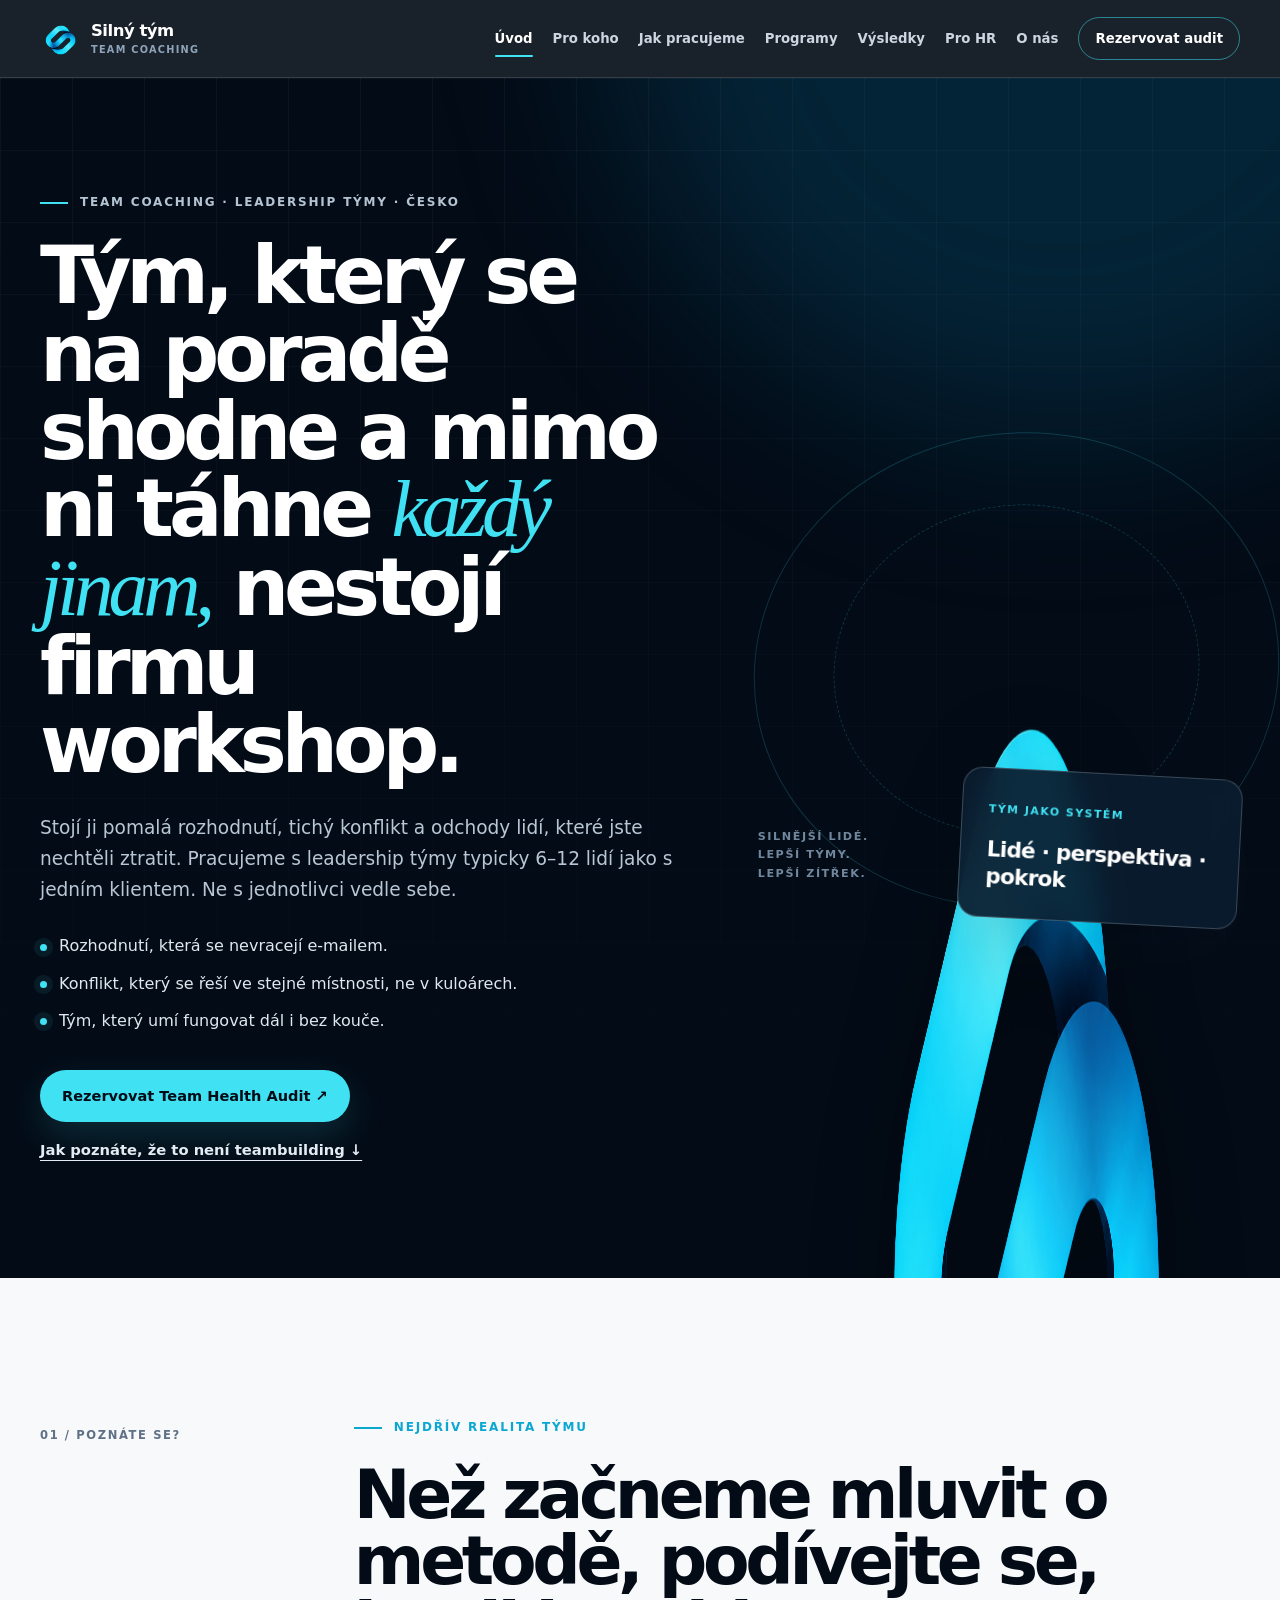
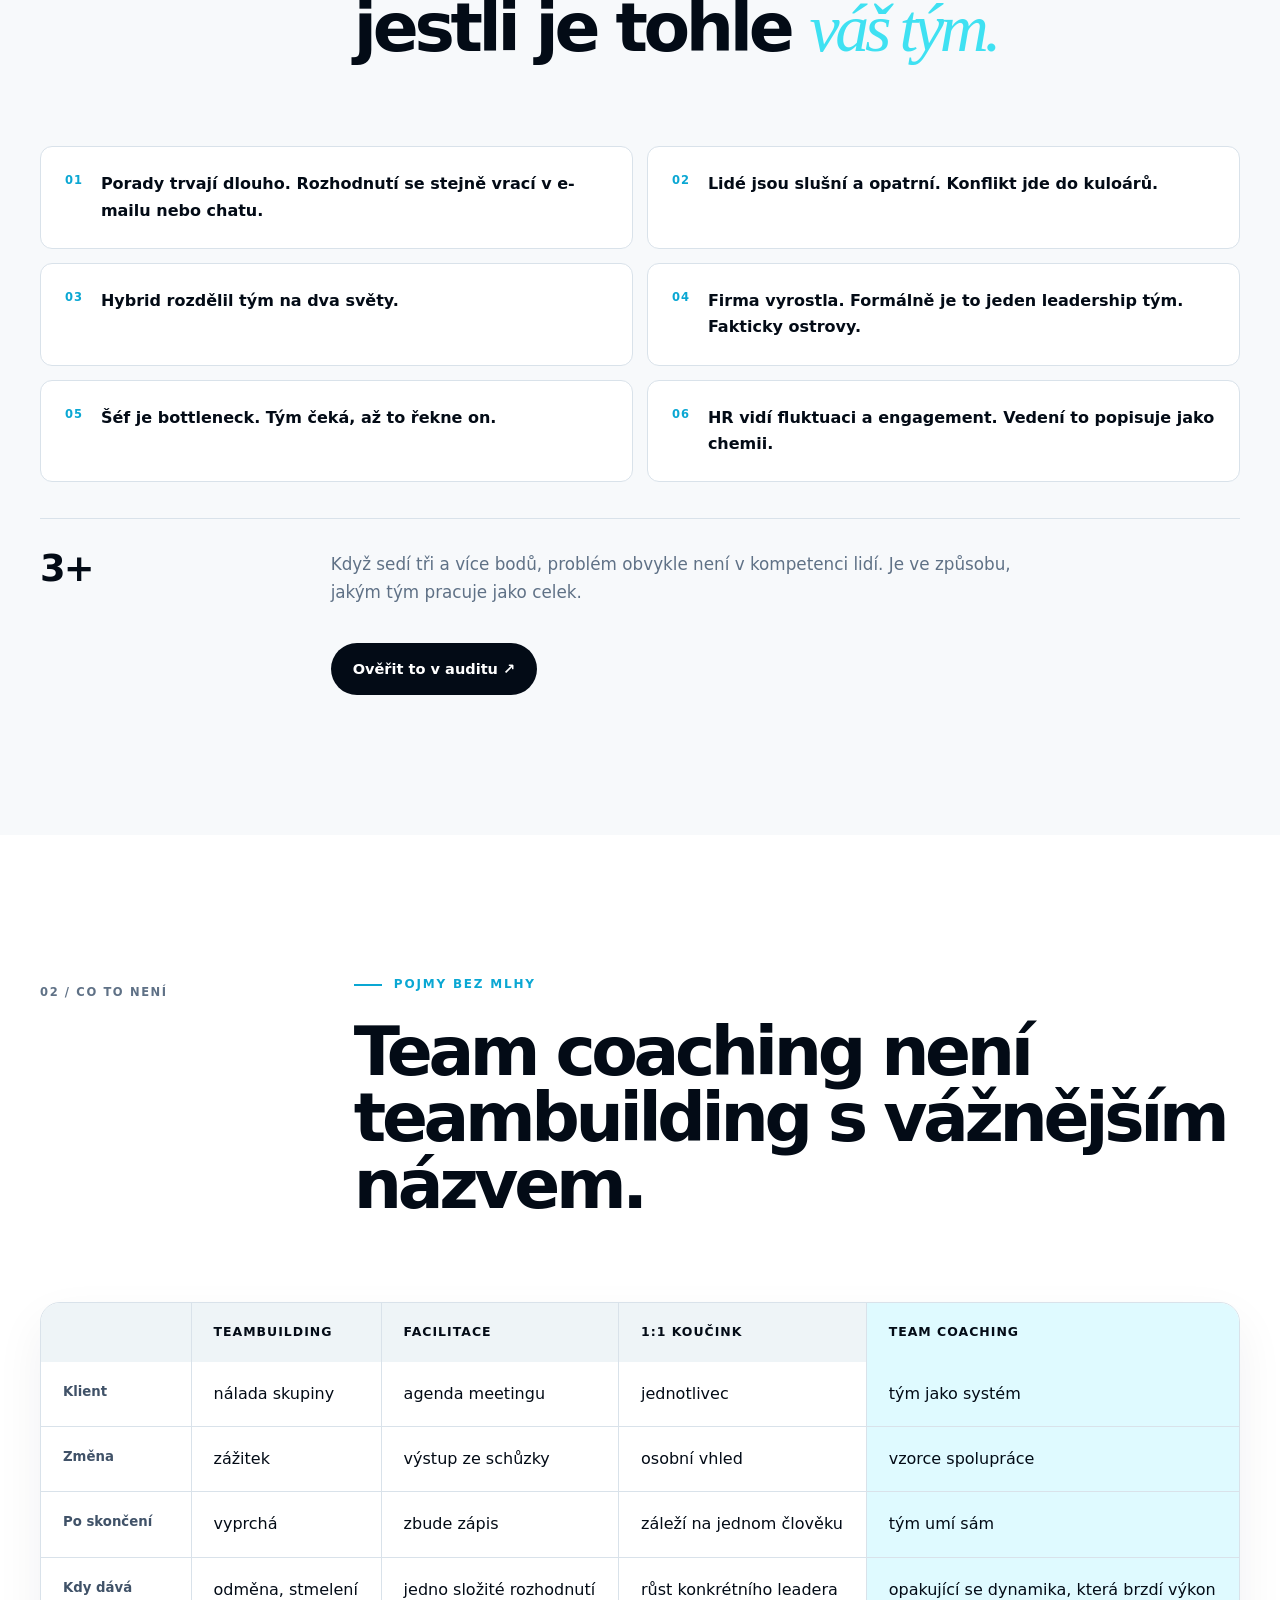
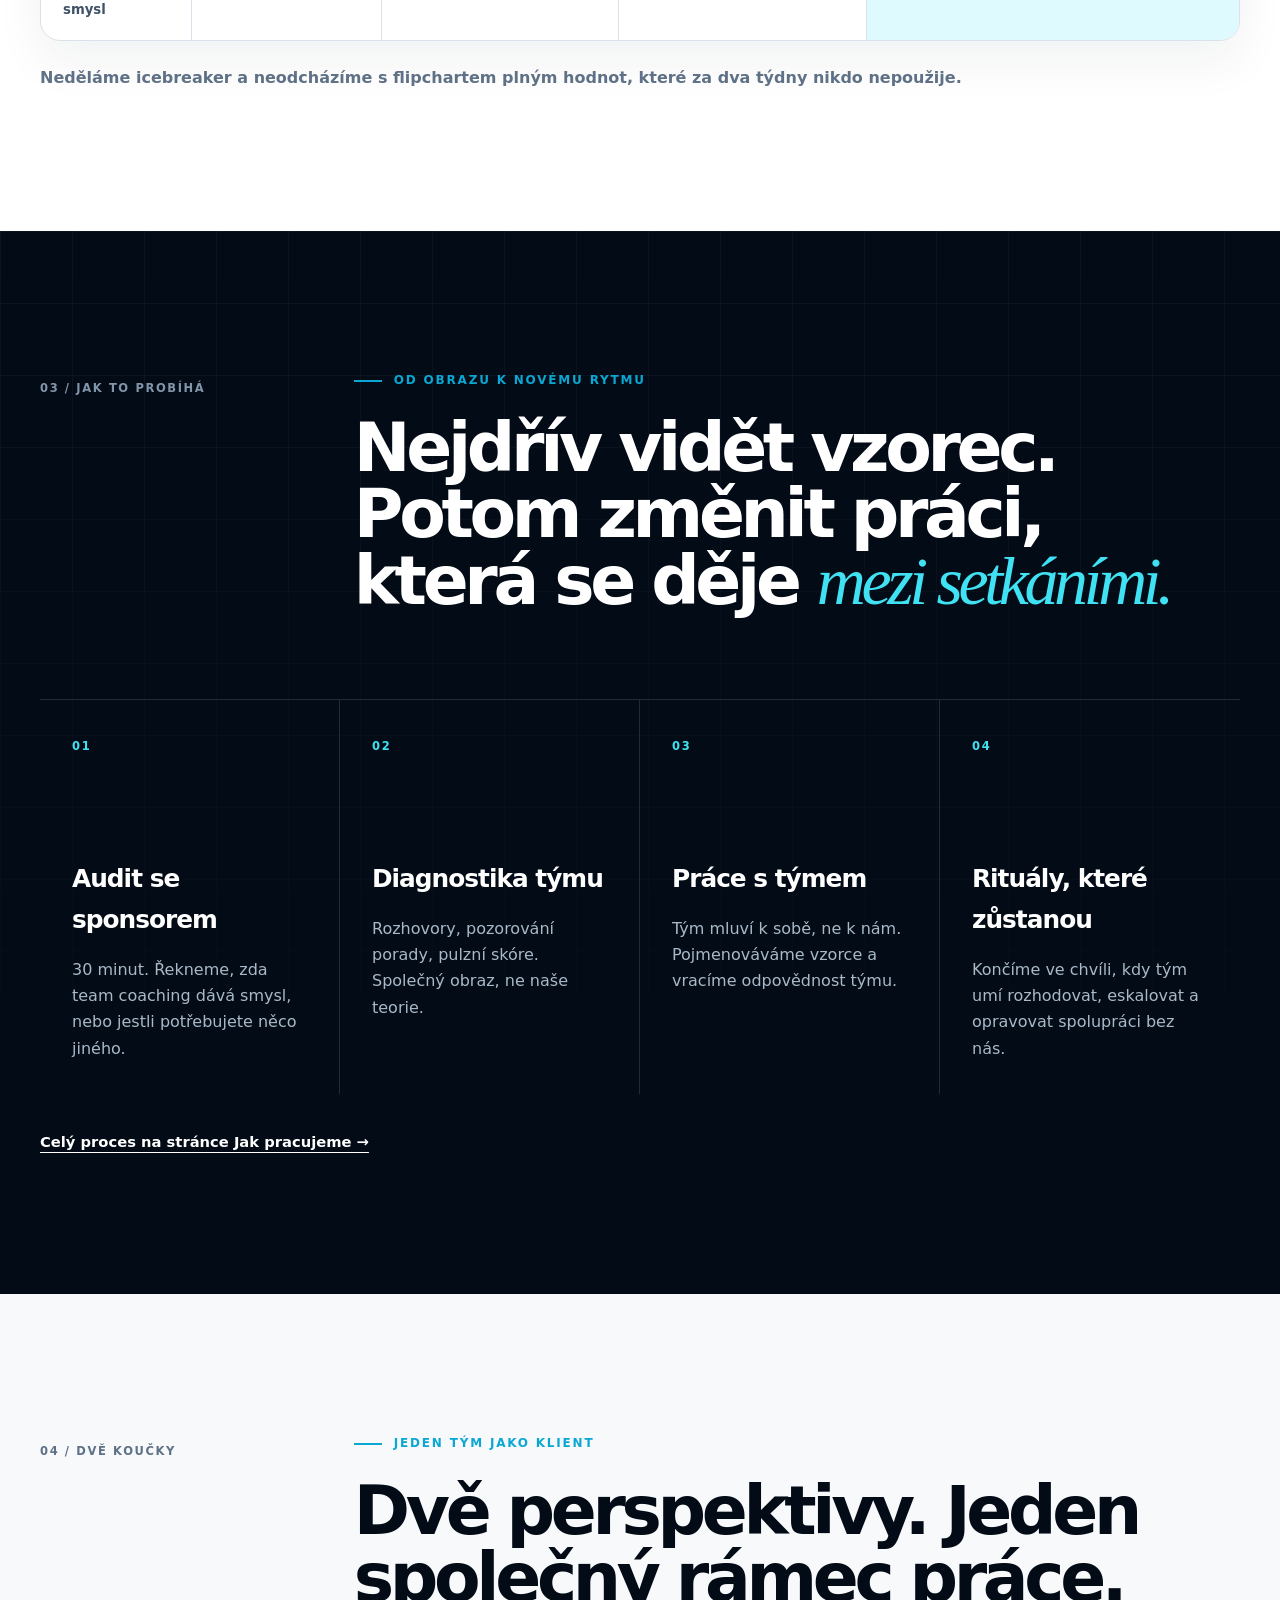
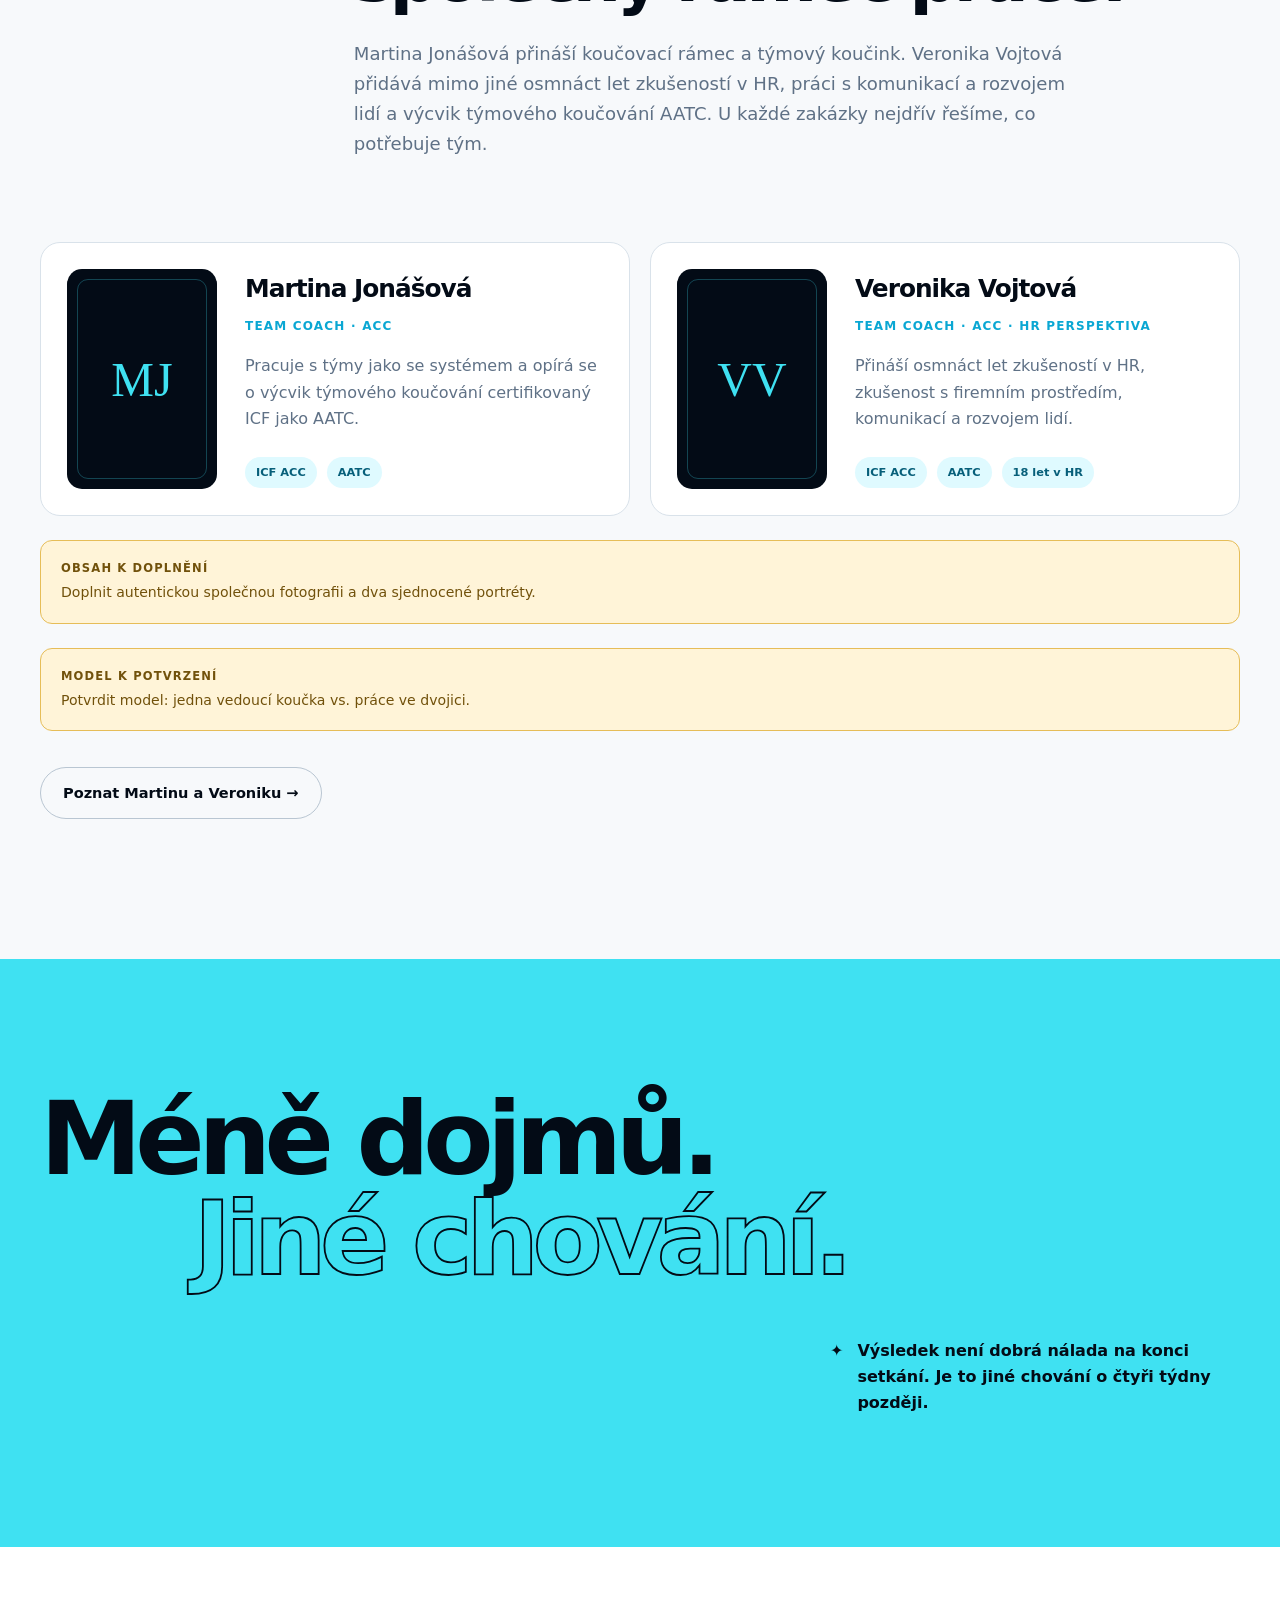
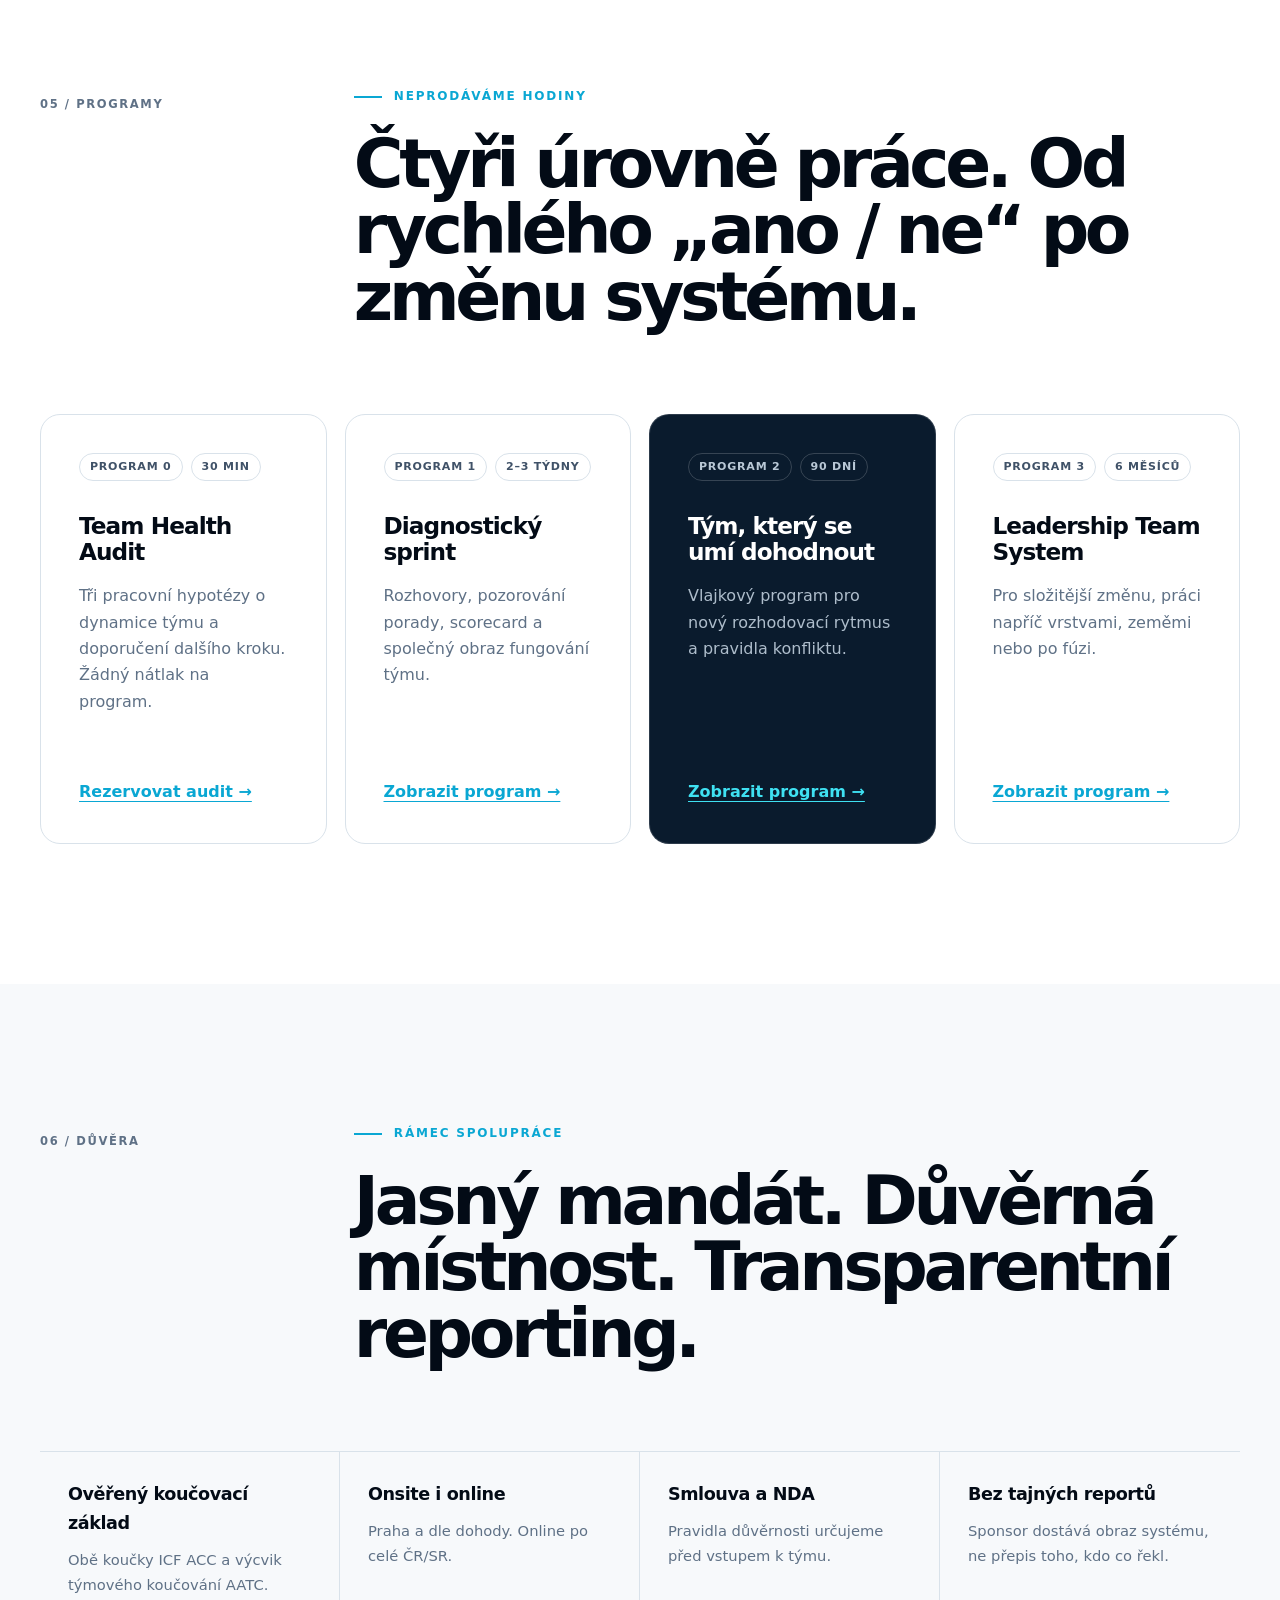
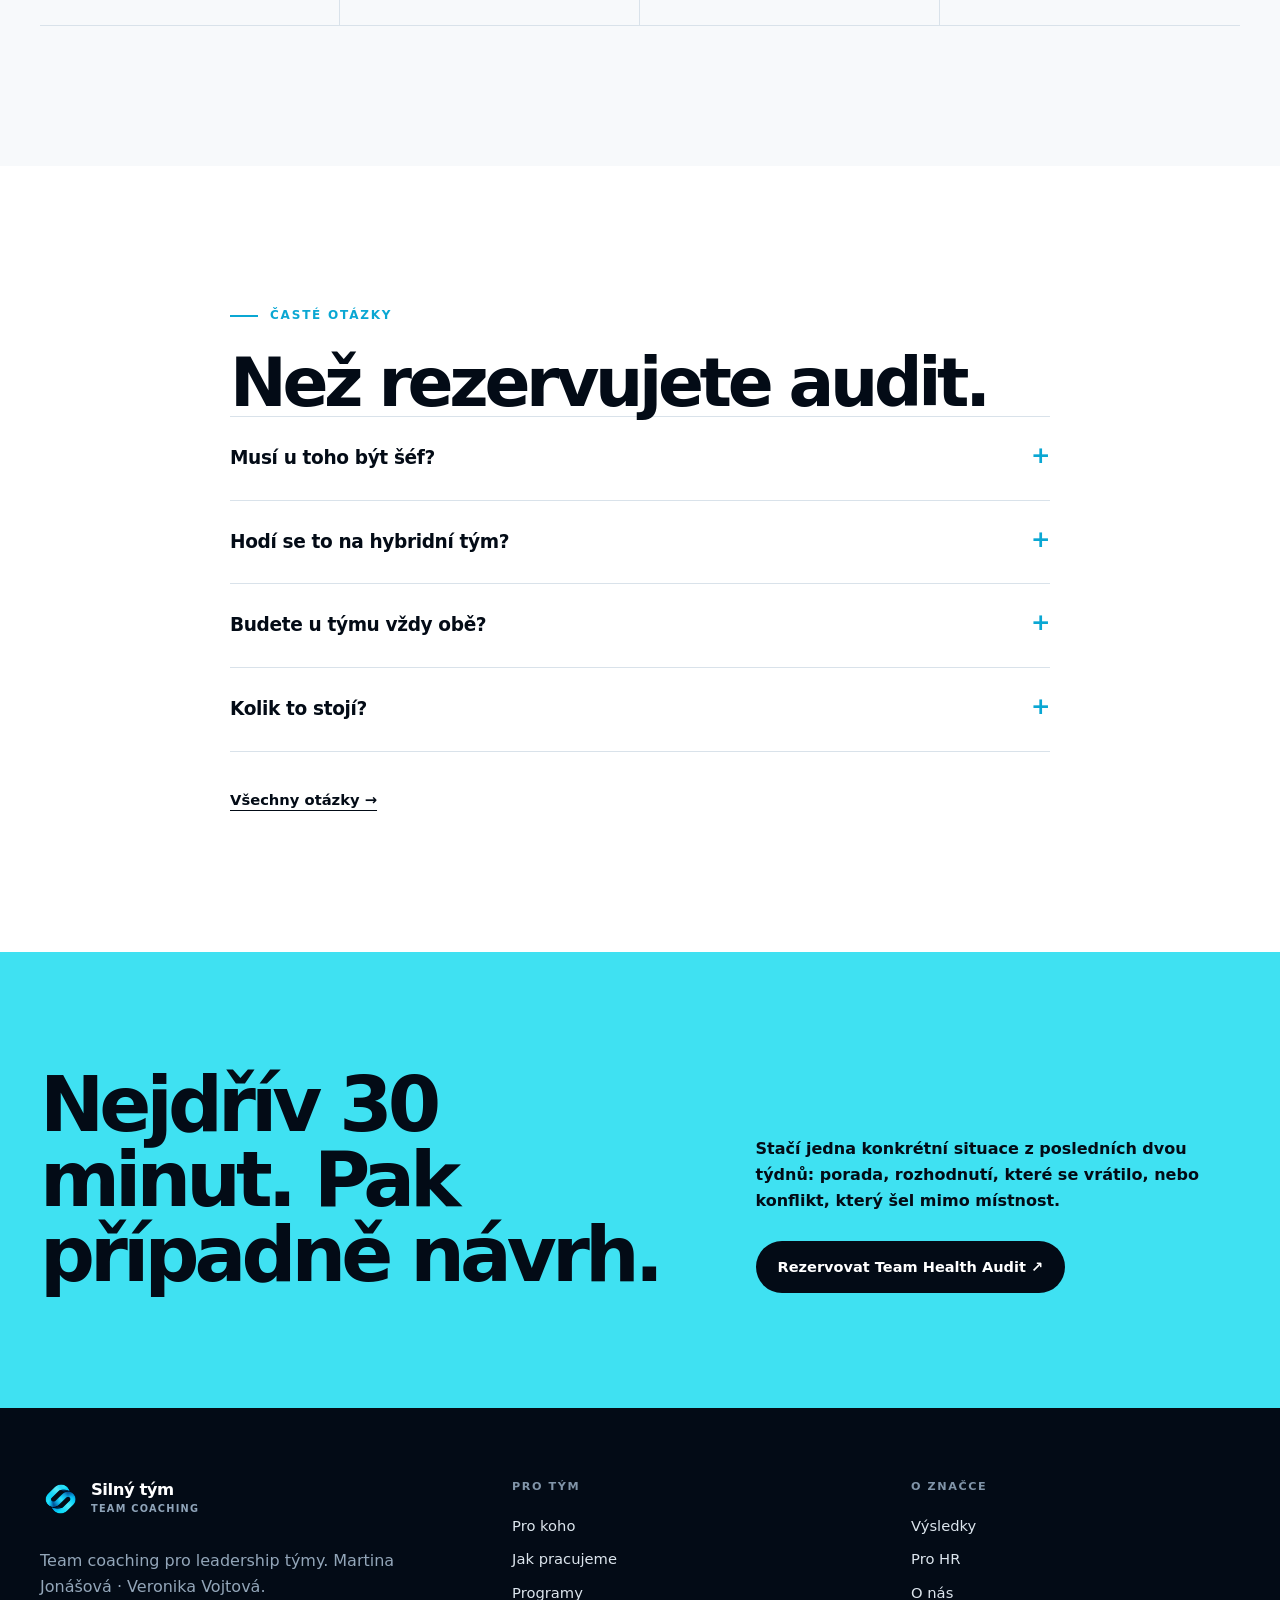
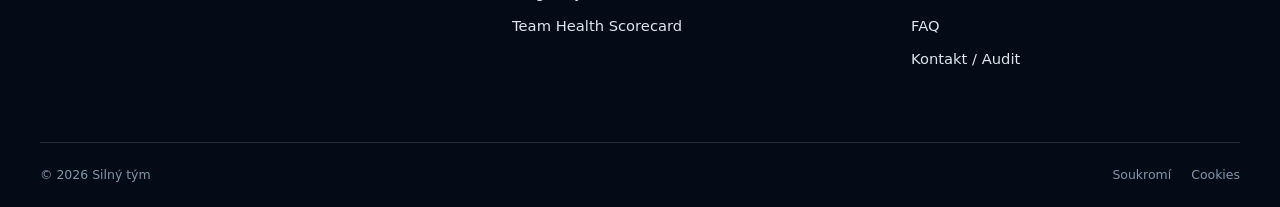
==== commit b1c2ed86: "Connect public pages to Decap CMS content" ====
--- a/index.html
+++ b/index.html
@@ -23,7 +23,7 @@
       </div>
     </header>
 
-    <main id="main-content">
+    <main id="main-content" data-content-file="/content/pages/home.json">
       <section class="hero" aria-labelledby="hero-title">
         <div class="container hero-grid">
           <div>
--- a/styles.css
+++ b/styles.css
@@ -175,6 +175,8 @@
 .profile-card { display: grid; grid-template-columns: 150px 1fr; gap: 28px; padding: 26px; border: 1px solid var(--line-light); border-radius: var(--radius); background: var(--white); }
 .profile-visual { position: relative; display: grid; min-height: 220px; place-items: center; overflow: hidden; border-radius: 15px; background: var(--navy-950); color: var(--cyan); font-family: Georgia, "Times New Roman", serif; font-size: 3rem; }
 .profile-visual::after { position: absolute; inset: 10px; border: 1px solid rgba(63,225,242,.27); border-radius: 11px; content: ""; }
+.profile-visual.has-photo { display: block; }
+.profile-photo { width: 100%; height: 100%; min-height: inherit; object-fit: cover; }
 .profile-copy h2, .profile-copy h3 { margin: 0; font-size: 1.55rem; letter-spacing: -.04em; }
 .profile-role { margin: 7px 0 0; color: var(--cyan-deep); font-size: .75rem; font-weight: 850; letter-spacing: .1em; text-transform: uppercase; }
 .profile-copy > p:last-of-type { color: var(--slate-600); }
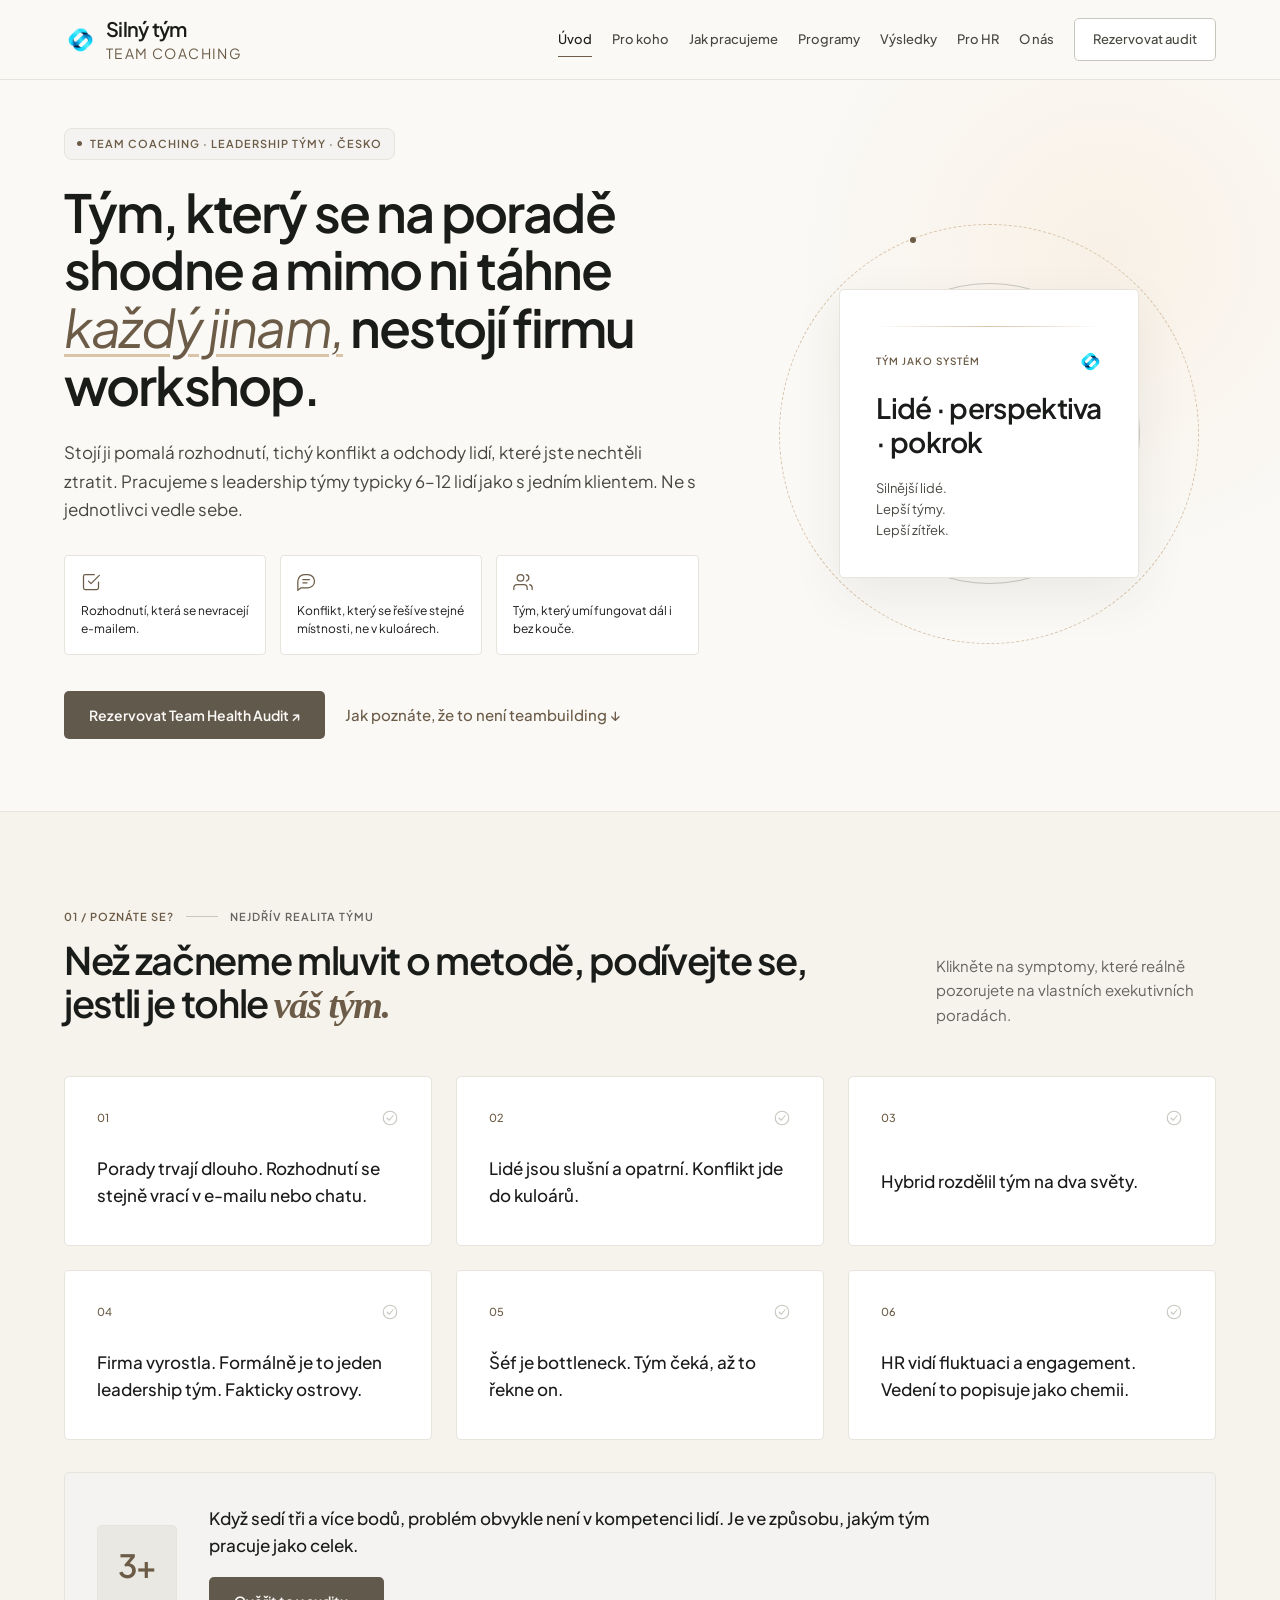
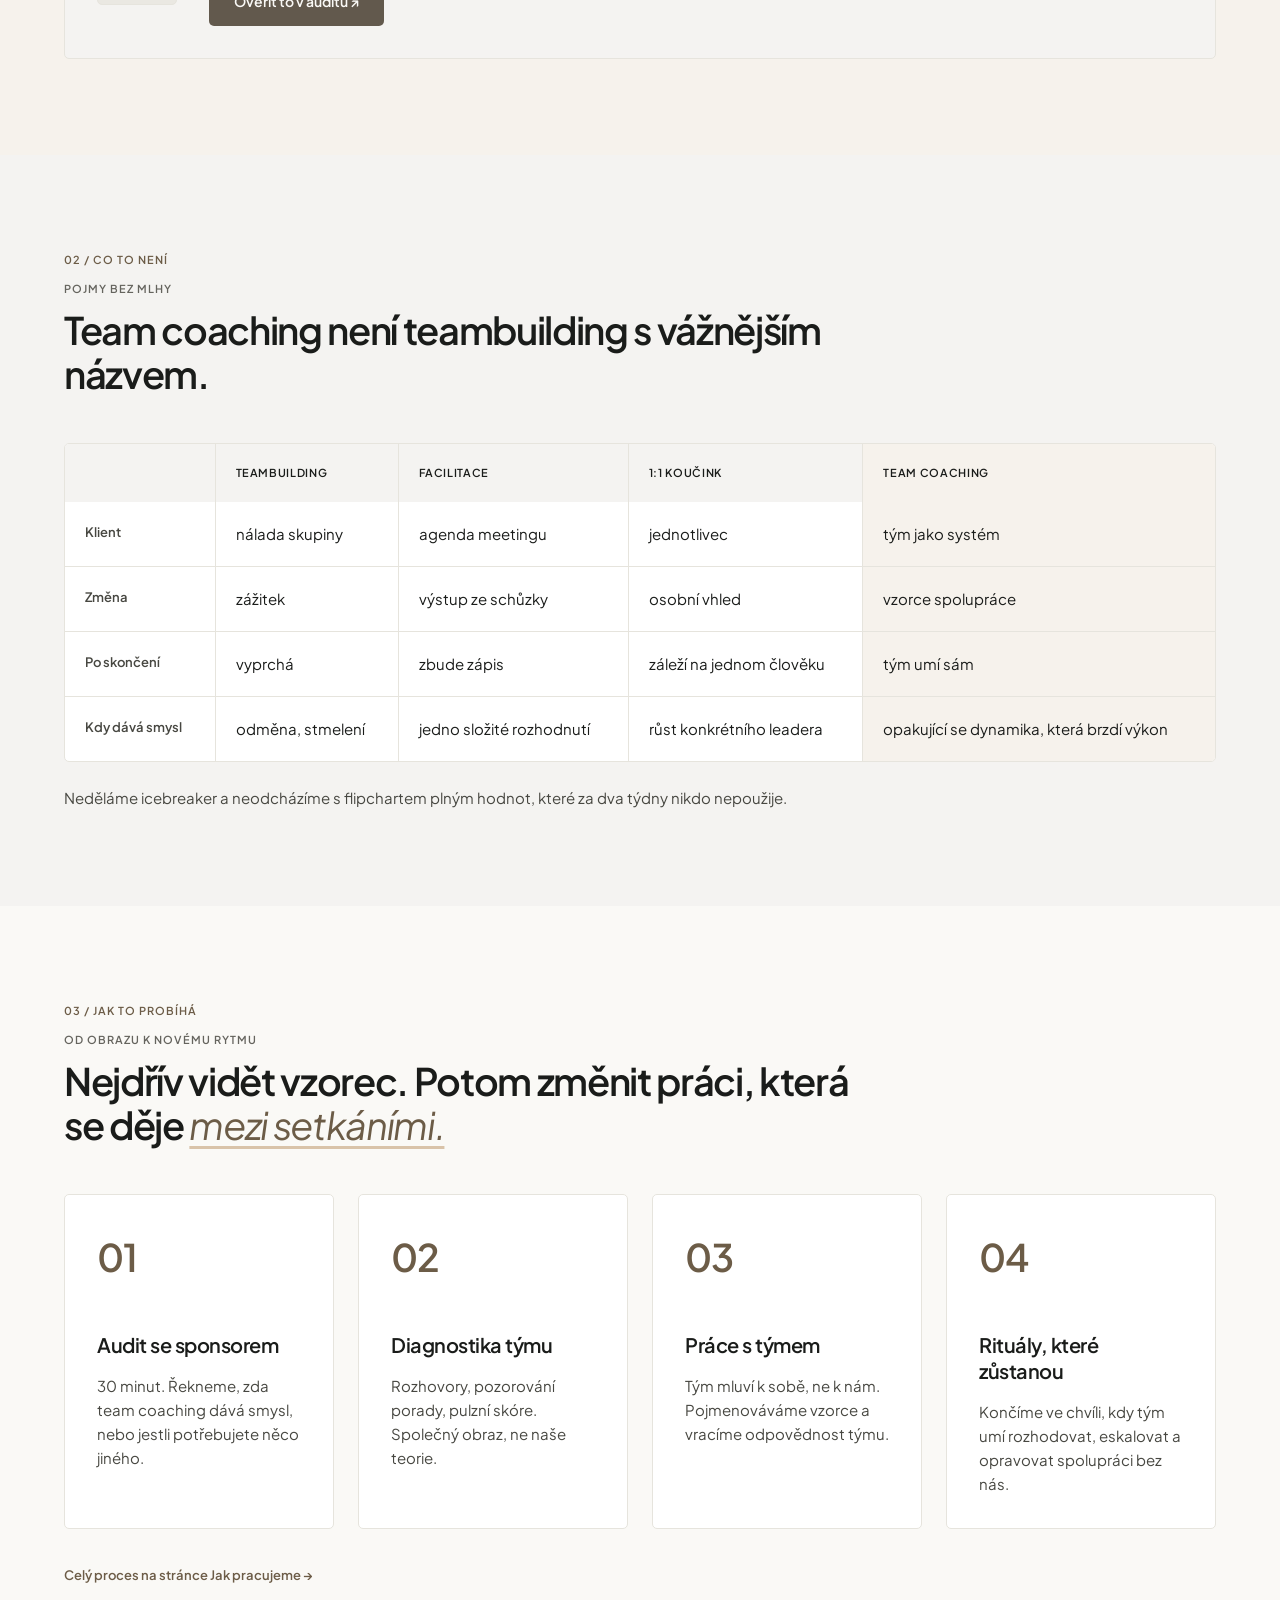
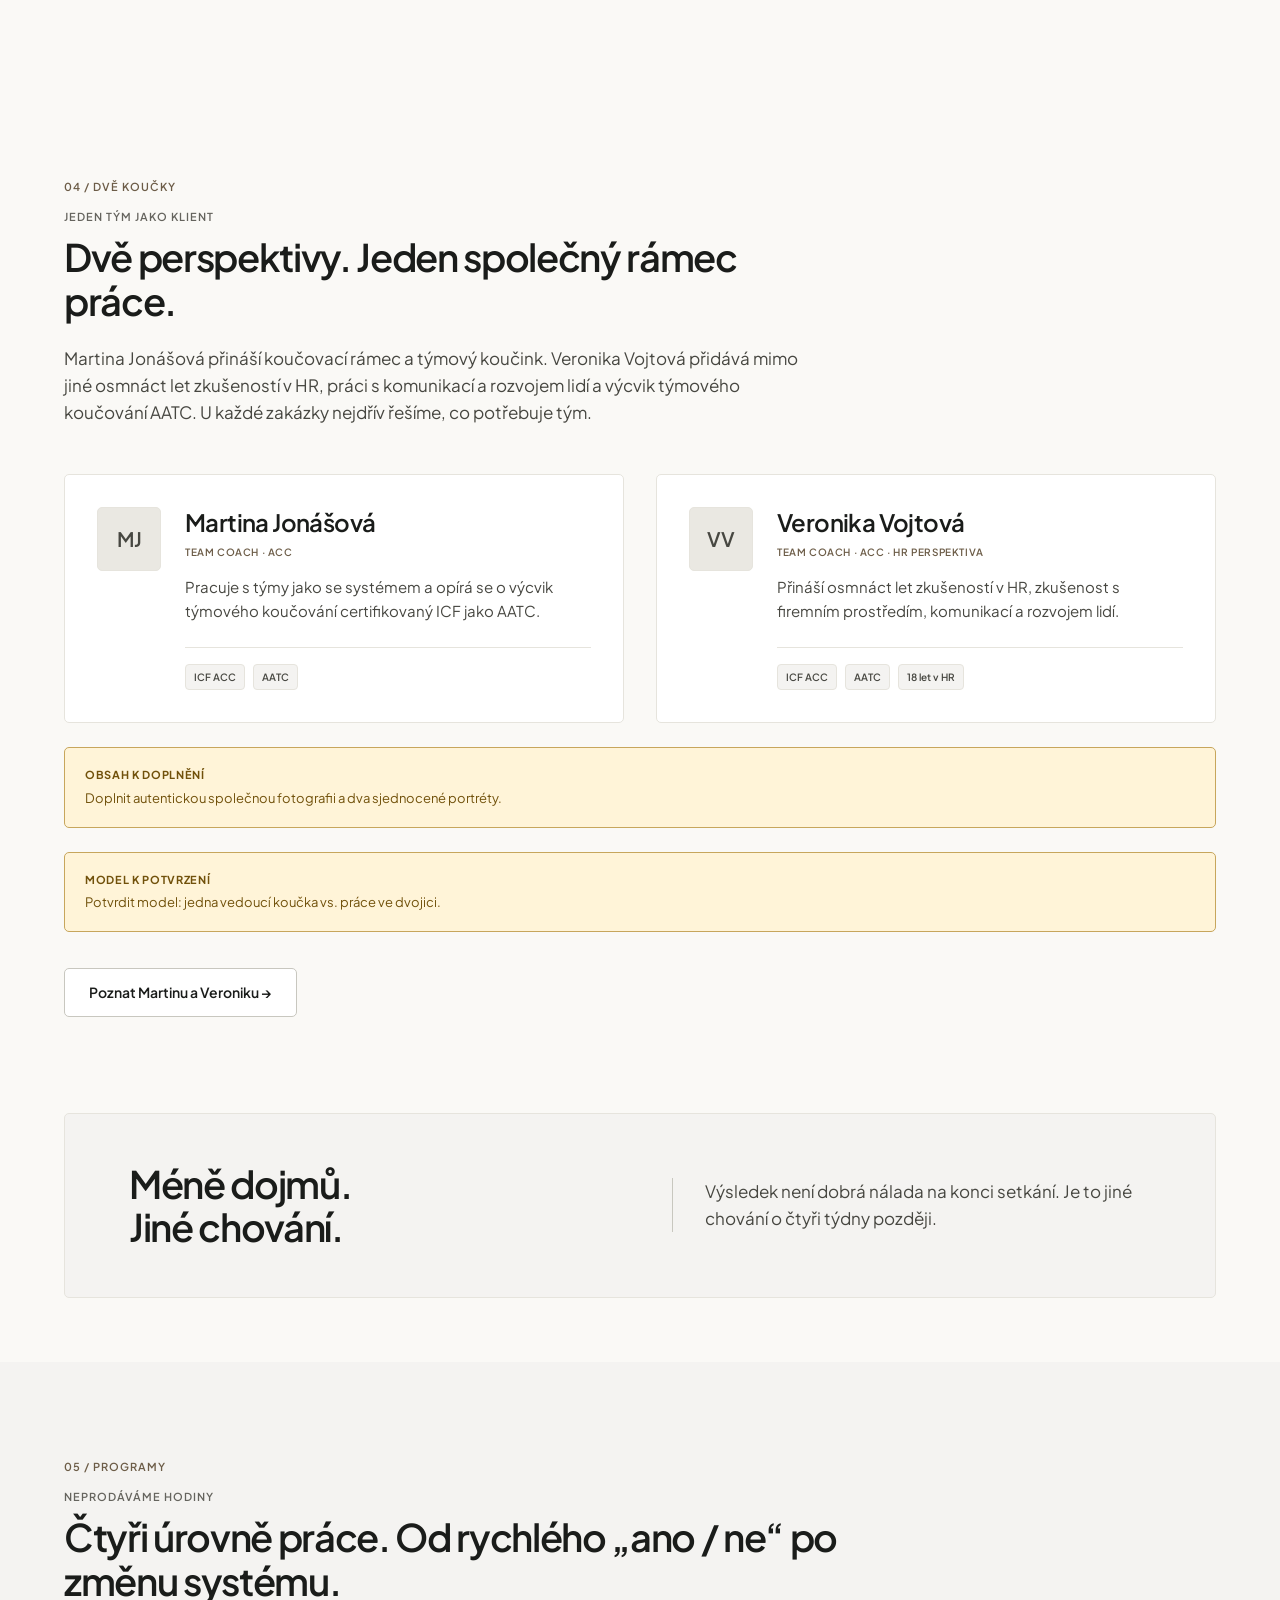
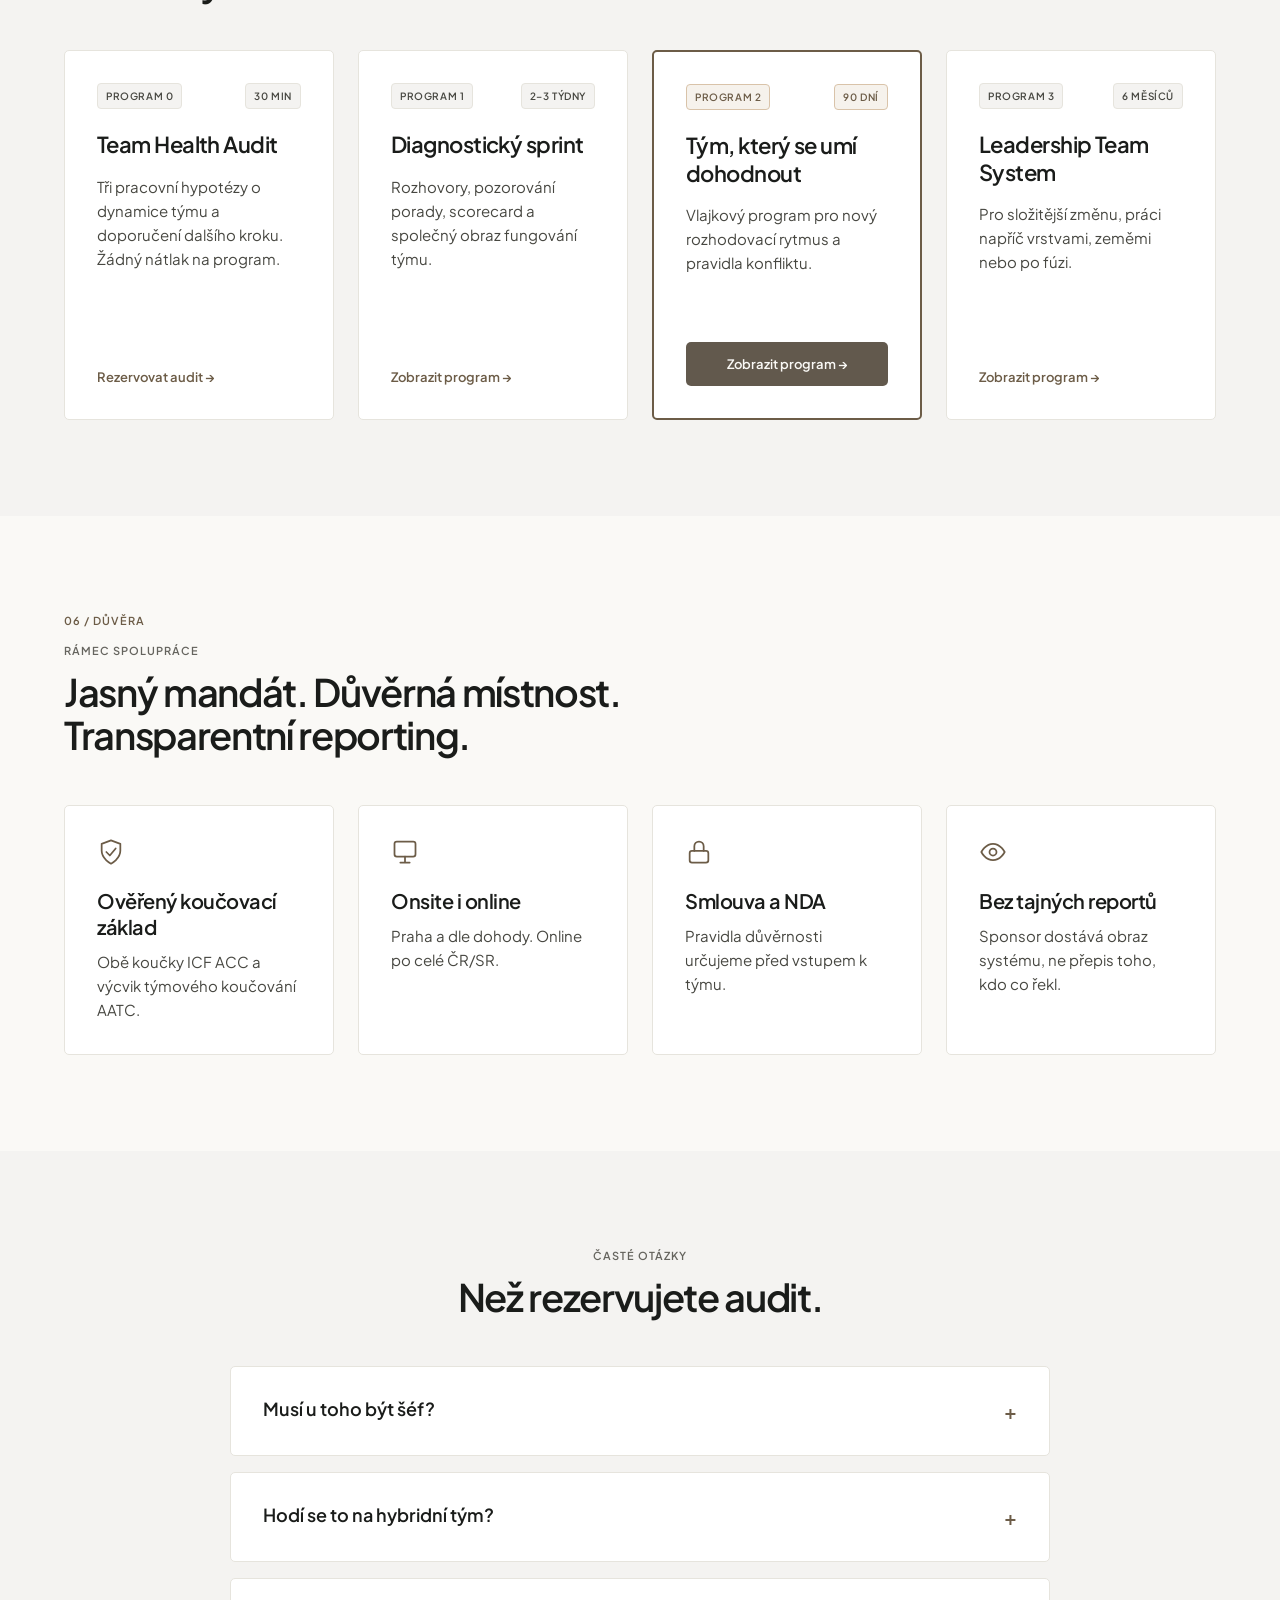
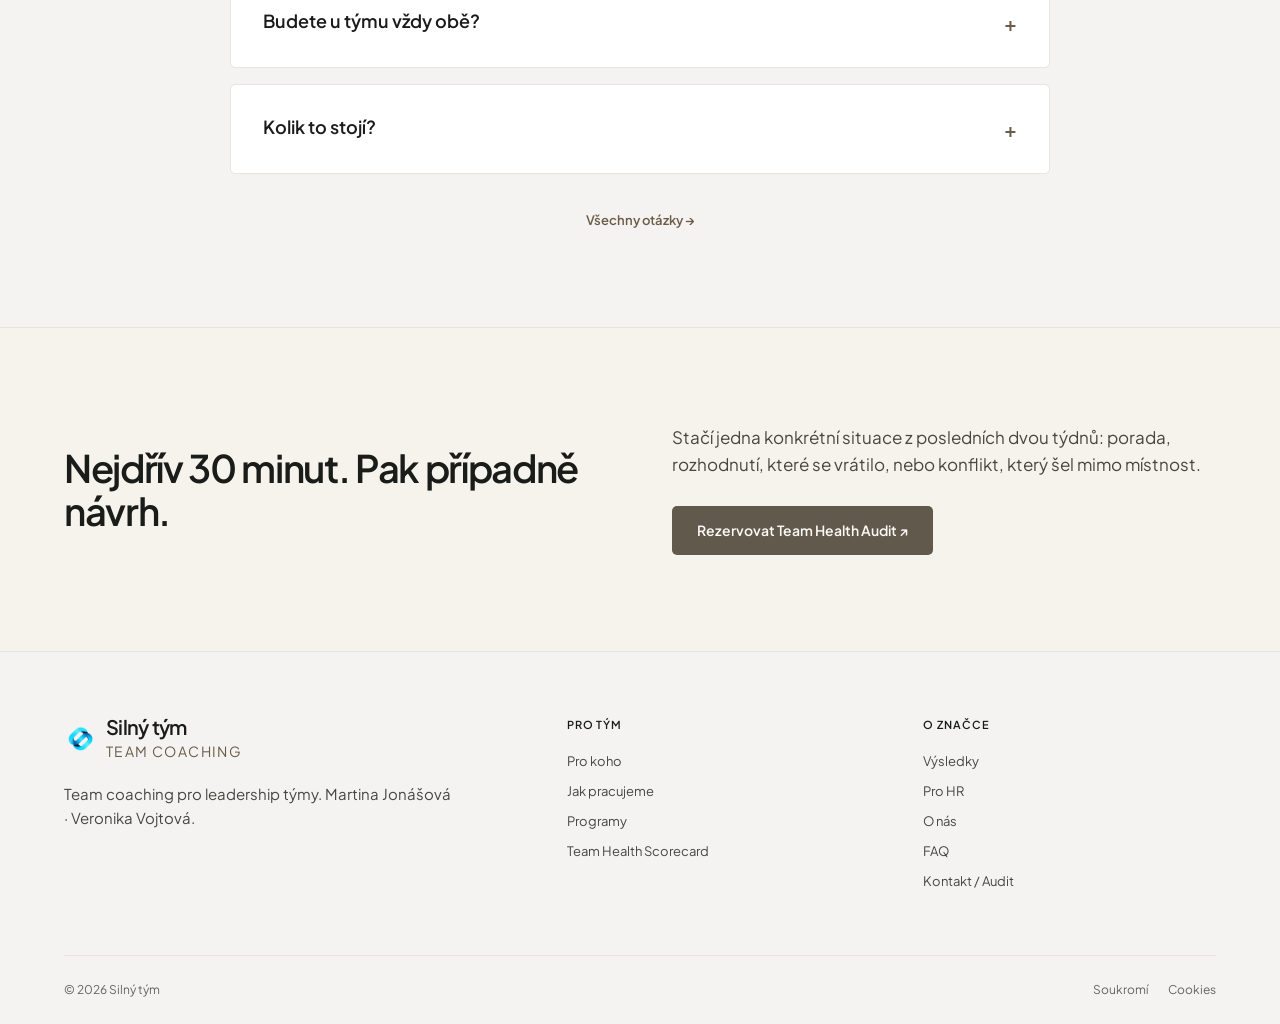
==== commit 6f5389da: "Port Stitch design and refine homepage interactions" ====
--- a/index.html
+++ b/index.html
@@ -8,10 +8,13 @@
     <title>Team coaching pro leadership týmy | Silný tým</title>
     <link rel="icon" type="image/png" href="/assets/silny-tym-mark.png">
     <link rel="stylesheet" href="/styles.css">
+    <link rel="preconnect" href="https://fonts.googleapis.com">
+    <link rel="preconnect" href="https://fonts.gstatic.com" crossorigin>
+    <link rel="stylesheet" href="https://fonts.googleapis.com/css2?family=Plus+Jakarta+Sans:wght@300;400;500;600;700;800&amp;display=swap">
     <script src="/content-todos.js" defer></script>
     <script src="/script.js" defer></script>
   </head>
-  <body>
+  <body class="home-page">
     <a class="skip-link" href="#main-content">Přejít na hlavní obsah</a>
     <header class="site-header">
       <div class="container header-inner">
@@ -26,28 +29,46 @@
     <main id="main-content" data-content-file="/content/pages/home.json">
       <section class="hero" aria-labelledby="hero-title">
         <div class="container hero-grid">
-          <div>
+          <div class="hero-copy">
             <p class="eyebrow">Team coaching · Leadership týmy · Česko</p>
             <h1 id="hero-title">Tým, který se na poradě shodne a mimo ni táhne <em>každý jinam,</em> nestojí firmu workshop.</h1>
             <p class="hero-lede">Stojí ji pomalá rozhodnutí, tichý konflikt a odchody lidí, které jste nechtěli ztratit. Pracujeme s leadership týmy typicky 6–12 lidí jako s jedním klientem. Ne s jednotlivci vedle sebe.</p>
-            <ul class="outcome-list"><li>Rozhodnutí, která se nevracejí e-mailem.</li><li>Konflikt, který se řeší ve stejné místnosti, ne v kuloárech.</li><li>Tým, který umí fungovat dál i bez kouče.</li></ul>
+            <ul class="outcome-list">
+              <li><svg class="icon" viewBox="0 0 24 24" aria-hidden="true" focusable="false"><path d="m9 11 3 3L22 4"></path><path d="M21 12v7a2 2 0 0 1-2 2H5a2 2 0 0 1-2-2V5a2 2 0 0 1 2-2h11"></path></svg><span class="outcome-copy">Rozhodnutí, která se nevracejí e-mailem.</span></li>
+              <li><svg class="icon" viewBox="0 0 24 24" aria-hidden="true" focusable="false"><path d="M21 11a8 8 0 0 1-8 8H5l-4 3V11a8 8 0 0 1 8-8h4a8 8 0 0 1 8 8Z"></path><path d="M7 9h8M7 13h5"></path></svg><span class="outcome-copy">Konflikt, který se řeší ve stejné místnosti, ne v kuloárech.</span></li>
+              <li><svg class="icon" viewBox="0 0 24 24" aria-hidden="true" focusable="false"><path d="M17 21v-2a4 4 0 0 0-4-4H5a4 4 0 0 0-4 4v2M23 21v-2a4 4 0 0 0-3-3.87"></path><circle cx="9" cy="7" r="4"></circle><path d="M16 3.13a4 4 0 0 1 0 7.75"></path></svg><span class="outcome-copy">Tým, který umí fungovat dál i bez kouče.</span></li>
+            </ul>
             <div class="hero-actions"><a class="button button-primary" href="/kontakt/">Rezervovat Team Health Audit <span aria-hidden="true">↗</span></a><a class="text-link" href="#co-to-neni">Jak poznáte, že to není teambuilding ↓</a></div>
           </div>
           <div class="hero-visual" aria-label="Symbol propojeného týmu">
-            <div class="brand-orbit" aria-hidden="true"></div><img class="hero-mark" src="/assets/silny-tym-mark.png" alt="" width="1536" height="1536">
-            <div class="signal-card"><small>Tým jako systém</small><strong>Lidé · perspektiva · pokrok</strong></div>
-            <p class="hero-index">Silnější lidé.<br>Lepší týmy.<br>Lepší zítřek.</p>
+            <div class="brand-orbit" aria-hidden="true"></div>
+            <article class="hero-card signal-card">
+              <div class="hero-card-heading"><small>Tým jako systém</small><img class="hero-mark" src="/assets/silny-tym-mark.png" alt="" width="24" height="24"></div>
+              <strong>Lidé · perspektiva · pokrok</strong>
+              <p class="hero-index">Silnější lidé.<br>Lepší týmy.<br>Lepší zítřek.</p>
+            </article>
           </div>
         </div>
       </section>
 
       <section class="section" aria-labelledby="signals-title">
         <div class="container">
-          <div class="section-heading"><p class="section-index">01 / Poznáte se?</p><div><p class="section-kicker">Nejdřív realita týmu</p><h2 class="section-title" id="signals-title">Než začneme mluvit o metodě, podívejte se, jestli je tohle <em>váš tým.</em></h2></div></div>
-          <ul class="signal-list">
-            <li><span>01</span>Porady trvají dlouho. Rozhodnutí se stejně vrací v e-mailu nebo chatu.</li><li><span>02</span>Lidé jsou slušní a opatrní. Konflikt jde do kuloárů.</li><li><span>03</span>Hybrid rozdělil tým na dva světy.</li><li><span>04</span>Firma vyrostla. Formálně je to jeden leadership tým. Fakticky ostrovy.</li><li><span>05</span>Šéf je bottleneck. Tým čeká, až to řekne on.</li><li><span>06</span>HR vidí fluktuaci a engagement. Vedení to popisuje jako chemii.</li>
+          <div class="section-heading diagnostic-heading">
+            <div>
+              <div class="diagnostic-labels"><p class="section-index">01 / Poznáte se?</p><p class="section-kicker">Nejdřív realita týmu</p></div>
+              <h2 class="section-title" id="signals-title">Než začneme mluvit o metodě, podívejte se, jestli je tohle <em>váš tým.</em></h2>
+            </div>
+            <p class="diagnostic-instruction" id="diagnostic-instruction">Klikněte na symptomy, které reálně pozorujete na vlastních exekutivních poradách.</p>
+          </div>
+          <ul class="signal-list symptom-grid" data-diagnostic aria-describedby="diagnostic-instruction">
+            <li><button class="symptom-card" type="button" aria-pressed="false"><span class="symptom-number" aria-hidden="true">01</span><svg class="icon" viewBox="0 0 24 24" aria-hidden="true" focusable="false"><circle cx="12" cy="12" r="9"></circle><path d="m8 12 3 3 5-6"></path></svg><span class="symptom-copy">Porady trvají dlouho. Rozhodnutí se stejně vrací v e-mailu nebo chatu.</span></button></li>
+            <li><button class="symptom-card" type="button" aria-pressed="false"><span class="symptom-number" aria-hidden="true">02</span><svg class="icon" viewBox="0 0 24 24" aria-hidden="true" focusable="false"><circle cx="12" cy="12" r="9"></circle><path d="m8 12 3 3 5-6"></path></svg><span class="symptom-copy">Lidé jsou slušní a opatrní. Konflikt jde do kuloárů.</span></button></li>
+            <li><button class="symptom-card" type="button" aria-pressed="false"><span class="symptom-number" aria-hidden="true">03</span><svg class="icon" viewBox="0 0 24 24" aria-hidden="true" focusable="false"><circle cx="12" cy="12" r="9"></circle><path d="m8 12 3 3 5-6"></path></svg><span class="symptom-copy">Hybrid rozdělil tým na dva světy.</span></button></li>
+            <li><button class="symptom-card" type="button" aria-pressed="false"><span class="symptom-number" aria-hidden="true">04</span><svg class="icon" viewBox="0 0 24 24" aria-hidden="true" focusable="false"><circle cx="12" cy="12" r="9"></circle><path d="m8 12 3 3 5-6"></path></svg><span class="symptom-copy">Firma vyrostla. Formálně je to jeden leadership tým. Fakticky ostrovy.</span></button></li>
+            <li><button class="symptom-card" type="button" aria-pressed="false"><span class="symptom-number" aria-hidden="true">05</span><svg class="icon" viewBox="0 0 24 24" aria-hidden="true" focusable="false"><circle cx="12" cy="12" r="9"></circle><path d="m8 12 3 3 5-6"></path></svg><span class="symptom-copy">Šéf je bottleneck. Tým čeká, až to řekne on.</span></button></li>
+            <li><button class="symptom-card" type="button" aria-pressed="false"><span class="symptom-number" aria-hidden="true">06</span><svg class="icon" viewBox="0 0 24 24" aria-hidden="true" focusable="false"><circle cx="12" cy="12" r="9"></circle><path d="m8 12 3 3 5-6"></path></svg><span class="symptom-copy">HR vidí fluktuaci a engagement. Vedení to popisuje jako chemii.</span></button></li>
           </ul>
-          <div class="rule-callout"><strong>3+</strong><div><p>Když sedí tři a více bodů, problém obvykle není v kompetenci lidí. Je ve způsobu, jakým tým pracuje jako celek.</p><div class="inline-actions"><a class="button button-dark" href="/kontakt/">Ověřit to v auditu <span aria-hidden="true">↗</span></a></div></div></div>
+          <div class="rule-callout"><strong data-diagnostic-count aria-live="polite" aria-atomic="true">3+</strong><div><p>Když sedí tři a více bodů, problém obvykle není v kompetenci lidí. Je ve způsobu, jakým tým pracuje jako celek.</p><div class="inline-actions"><a class="button button-dark" href="/kontakt/">Ověřit to v auditu <span aria-hidden="true">↗</span></a></div></div></div>
         </div>
       </section>
 
@@ -59,7 +80,7 @@
         </div>
       </section>
 
-      <section class="section section-dark dark-grid" aria-labelledby="process-title">
+      <section class="section" aria-labelledby="process-title">
         <div class="container">
           <div class="section-heading"><p class="section-index">03 / Jak to probíhá</p><div><p class="section-kicker">Od obrazu k novému rytmu</p><h2 class="section-title" id="process-title">Nejdřív vidět vzorec. Potom změnit práci, která se děje <em>mezi setkáními.</em></h2></div></div>
           <div class="steps"><article class="step"><h3>Audit se sponsorem</h3><p>30 minut. Řekneme, zda team coaching dává smysl, nebo jestli potřebujete něco jiného.</p></article><article class="step"><h3>Diagnostika týmu</h3><p>Rozhovory, pozorování porady, pulzní skóre. Společný obraz, ne naše teorie.</p></article><article class="step"><h3>Práce s týmem</h3><p>Tým mluví k sobě, ne k nám. Pojmenováváme vzorce a vracíme odpovědnost týmu.</p></article><article class="step"><h3>Rituály, které zůstanou</h3><p>Končíme ve chvíli, kdy tým umí rozhodovat, eskalovat a opravovat spolupráci bez nás.</p></article></div>
@@ -85,10 +106,10 @@
       <section class="section section-white" aria-labelledby="programs-title">
         <div class="container">
           <div class="section-heading"><p class="section-index">05 / Programy</p><div><p class="section-kicker">Neprodáváme hodiny</p><h2 class="section-title" id="programs-title">Čtyři úrovně práce. Od rychlého „ano / ne“ po změnu systému.</h2></div></div>
-          <div class="cards-4">
+          <div class="cards-4 program-grid">
             <article class="card program-card"><div class="program-meta"><span class="chip">Program 0</span><span class="chip">30 min</span></div><h3>Team Health Audit</h3><p>Tři pracovní hypotézy o dynamice týmu a doporučení dalšího kroku. Žádný nátlak na program.</p><a class="card-link" href="/kontakt/">Rezervovat audit →</a></article>
             <article class="card program-card"><div class="program-meta"><span class="chip">Program 1</span><span class="chip">2–3 týdny</span></div><h3>Diagnostický sprint</h3><p>Rozhovory, pozorování porady, scorecard a společný obraz fungování týmu.</p><a class="card-link" href="/programy/">Zobrazit program →</a></article>
-            <article class="card card-dark program-card"><div class="program-meta"><span class="chip">Program 2</span><span class="chip">90 dní</span></div><h3>Tým, který se umí dohodnout</h3><p>Vlajkový program pro nový rozhodovací rytmus a pravidla konfliktu.</p><a class="card-link" href="/programy/#program-90">Zobrazit program →</a></article>
+            <article class="card card-dark program-card program-featured"><div class="program-meta"><span class="chip">Program 2</span><span class="chip">90 dní</span></div><h3>Tým, který se umí dohodnout</h3><p>Vlajkový program pro nový rozhodovací rytmus a pravidla konfliktu.</p><a class="card-link" href="/programy/#program-90">Zobrazit program →</a></article>
             <article class="card program-card"><div class="program-meta"><span class="chip">Program 3</span><span class="chip">6 měsíců</span></div><h3>Leadership Team System</h3><p>Pro složitější změnu, práci napříč vrstvami, zeměmi nebo po fúzi.</p><a class="card-link" href="/programy/">Zobrazit program →</a></article>
           </div>
         </div>
@@ -97,13 +118,13 @@
       <section class="section" aria-labelledby="trust-title">
         <div class="container">
           <div class="section-heading"><p class="section-index">06 / Důvěra</p><div><p class="section-kicker">Rámec spolupráce</p><h2 class="section-title" id="trust-title">Jasný mandát. Důvěrná místnost. Transparentní reporting.</h2></div></div>
-          <div class="trust-strip"><div class="trust-item"><strong>Ověřený koučovací základ</strong><p>Obě koučky ICF ACC a výcvik týmového koučování AATC.</p></div><div class="trust-item"><strong>Onsite i online</strong><p>Praha a dle dohody. Online po celé ČR/SR.</p></div><div class="trust-item"><strong>Smlouva a NDA</strong><p>Pravidla důvěrnosti určujeme před vstupem k týmu.</p></div><div class="trust-item"><strong>Bez tajných reportů</strong><p>Sponsor dostává obraz systému, ne přepis toho, kdo co řekl.</p></div></div>
+          <div class="trust-strip"><div class="trust-item"><svg class="icon" viewBox="0 0 24 24" aria-hidden="true" focusable="false"><path d="M12 22s8-4 8-11V5l-8-3-8 3v6c0 7 8 11 8 11Z"></path><path d="m8 12 3 3 5-6"></path></svg><strong>Ověřený koučovací základ</strong><p>Obě koučky ICF ACC a výcvik týmového koučování AATC.</p></div><div class="trust-item"><svg class="icon" viewBox="0 0 24 24" aria-hidden="true" focusable="false"><rect x="3" y="3" width="18" height="13" rx="2"></rect><path d="M12 16v5M8 21h8"></path></svg><strong>Onsite i online</strong><p>Praha a dle dohody. Online po celé ČR/SR.</p></div><div class="trust-item"><svg class="icon" viewBox="0 0 24 24" aria-hidden="true" focusable="false"><rect x="4" y="11" width="16" height="10" rx="2"></rect><path d="M8 11V7a4 4 0 0 1 8 0v4"></path></svg><strong>Smlouva a NDA</strong><p>Pravidla důvěrnosti určujeme před vstupem k týmu.</p></div><div class="trust-item"><svg class="icon" viewBox="0 0 24 24" aria-hidden="true" focusable="false"><path d="M2 12s3.5-7 10-7 10 7 10 7-3.5 7-10 7-10-7-10-7Z"></path><circle cx="12" cy="12" r="3"></circle></svg><strong>Bez tajných reportů</strong><p>Sponsor dostává obraz systému, ne přepis toho, kdo co řekl.</p></div></div>
         </div>
       </section>
 
       <section class="section section-white" aria-labelledby="faq-title">
         <div class="narrow">
-          <p class="section-kicker">Časté otázky</p><h2 class="section-title" id="faq-title">Než rezervujete audit.</h2>
+          <div class="faq-heading"><p class="section-kicker">Časté otázky</p><h2 class="section-title" id="faq-title">Než rezervujete audit.</h2></div>
           <div class="faq-list">
             <details><summary>Musí u toho být šéf?</summary><div class="faq-answer"><p>Ano, pokud je součástí týmu-klienta. Bez jasného sponsora a mandátu týmovou zakázku nezačínáme.</p></div></details>
             <details><summary>Hodí se to na hybridní tým?</summary><div class="faq-answer"><p>Ano. Kick-off a důležité review doporučujeme onsite. Zbytek může být online, pokud má tým funkční pravidla pro vzdálenou spolupráci.</p></div></details>
--- a/styles.css
+++ b/styles.css
@@ -1,363 +1,412 @@
 :root {
-  --navy-950: #030b16;
-  --navy-900: #061322;
-  --navy-850: #0a1b2d;
-  --navy-800: #10243a;
-  --slate-700: #405268;
-  --slate-600: #5f7186;
-  --slate-400: #9aabbc;
-  --slate-200: #d8e0e8;
-  --slate-100: #edf2f6;
-  --paper: #f7f9fb;
-  --white: #ffffff;
-  --cyan: #3fe1f2;
-  --cyan-bright: #79eff9;
-  --cyan-deep: #0aa7d3;
-  --cyan-soft: #dffaff;
-  --amber-soft: #fff4d8;
-  --amber-ink: #71510b;
-  --line-dark: rgba(255, 255, 255, 0.13);
-  --line-light: #d9e2ea;
-  --shadow: 0 28px 80px rgba(3, 18, 32, 0.14);
+  --background: #faf9f6;
+  --surface: #ffffff;
+  --surface-soft: #f4f3f1;
+  --surface-sand: #f6f2ec;
+  --surface-high: #eae8e2;
+  --surface-selected: #efeeeb;
+  --dark-section: #222220;
+  --ink: #1a1c1a;
+  --ink-soft: #474741;
+  --ink-muted: #65645e;
+  --brand: #6c5c47;
+  --brand-light: #d9c3a9;
+  --brand-soft: #f6dfc4;
+  --cta-accent: #62594d;
+  --cta-hover: #464035;
+  --on-dark: #faf9f6;
+  --on-dark-muted: #c9c6c3;
+  --sage: #4a5d4e;
+  --sage-soft: #d3e8d5;
+  --warning-background: #fff4d8;
+  --warning-ink: #71510b;
+  --warning-border: #c7a65c;
+  --border: #e6e4dd;
+  --border-strong: #c8c7bf;
+  --border-dark: #474744;
+  --header-surface: rgba(250, 249, 246, .96);
+  --shadow-color: rgba(55, 48, 39, .08);
+  --shadow: 0 18px 50px var(--shadow-color);
+  --shadow-card: 0 2px 5px var(--shadow-color);
   --max: 1200px;
-  --header: 78px;
-  --radius-sm: 12px;
-  --radius: 20px;
-  --radius-lg: 32px;
+  --header: 80px;
+  --radius-sm: 4px;
+  --radius: 5px;
+  --radius-lg: 8px;
+  --font: "Plus Jakarta Sans", ui-sans-serif, system-ui, -apple-system, "Segoe UI", sans-serif;
 }
 
 * { box-sizing: border-box; }
-html { scroll-behavior: smooth; scroll-padding-top: calc(var(--header) + 20px); }
-body { margin: 0; overflow-x: hidden; background: var(--paper); color: var(--navy-950); font-family: Inter, ui-sans-serif, system-ui, -apple-system, BlinkMacSystemFont, "Segoe UI", sans-serif; font-size: 1rem; line-height: 1.65; -webkit-font-smoothing: antialiased; }
+html { scroll-behavior: smooth; scroll-padding-top: calc(var(--header) + 24px); }
+body { margin: 0; background: var(--background); color: var(--ink); font-family: var(--font); font-size: 15px; line-height: 1.6; -webkit-font-smoothing: antialiased; }
 body.nav-open { overflow: hidden; }
 img, svg { display: block; max-width: 100%; }
 a { color: inherit; }
 button, input, select, textarea { font: inherit; }
 button, a, input, select, textarea, summary { -webkit-tap-highlight-color: transparent; }
-:focus-visible { outline: 3px solid var(--cyan-deep); outline-offset: 4px; }
-::selection { background: var(--cyan); color: var(--navy-950); }
-.container { width: min(calc(100% - 40px), var(--max)); margin-inline: auto; }
-.narrow { width: min(calc(100% - 40px), 820px); margin-inline: auto; }
-.skip-link { position: fixed; z-index: 1000; top: 12px; left: 12px; padding: 10px 16px; border-radius: 9px; background: var(--white); color: var(--navy-950); font-weight: 800; transform: translateY(-160%); transition: transform 160ms ease; }
+:focus-visible { outline: 2px solid var(--brand); outline-offset: 4px; }
+::selection { background: var(--brand-soft); color: var(--ink); }
+.container { width: min(calc(100% - 128px), var(--max)); margin-inline: auto; }
+.narrow { width: min(calc(100% - 128px), 820px); margin-inline: auto; }
+.skip-link { position: fixed; z-index: 1000; top: 12px; left: 12px; padding: 10px 16px; border-radius: var(--radius); background: var(--surface); color: var(--ink); font-weight: 600; transform: translateY(-160%); }
 .skip-link:focus { transform: translateY(0); }
-
-.site-header { position: sticky; z-index: 100; top: 0; height: var(--header); border-bottom: 1px solid var(--line-dark); background: rgba(3, 11, 22, 0.91); color: var(--white); backdrop-filter: blur(18px); }
-.header-inner { display: flex; align-items: center; justify-content: space-between; height: 100%; }
-.brand { display: inline-flex; flex: 0 0 auto; align-items: center; gap: 11px; color: inherit; text-decoration: none; }
-.brand img { width: 40px; height: 40px; object-fit: contain; }
-.brand-copy { display: grid; line-height: 1.05; }
-.brand-copy strong { font-size: 1.03rem; letter-spacing: -0.03em; }
-.brand-copy small { margin-top: 5px; color: #8fa4b9; font-size: 0.61rem; font-weight: 750; letter-spacing: 0.13em; text-transform: uppercase; }
+.icon { width: 22px; height: 22px; flex: 0 0 auto; color: var(--brand); fill: none; stroke: currentColor; stroke-width: 1.5; stroke-linecap: round; stroke-linejoin: round; }
+
+.site-header { position: sticky; z-index: 100; top: 0; height: var(--header); border-bottom: 1px solid var(--border); background: var(--header-surface); backdrop-filter: blur(16px); }
+.header-inner { display: flex; gap: 28px; align-items: center; justify-content: space-between; height: 100%; }
+.brand { display: inline-flex; flex: 0 0 auto; align-items: center; gap: 10px; text-decoration: none; }
+.brand img { width: 32px; height: 32px; object-fit: contain; }
+.brand-copy { display: grid; line-height: 1.1; }
+.brand-copy strong { font-size: 20px; font-weight: 600; letter-spacing: -.035em; }
+.brand-copy small { margin-top: 6px; color: var(--brand); font-size: 14px; font-weight: 400; letter-spacing: .1em; text-transform: uppercase; }
 .site-nav { display: flex; align-items: center; gap: 20px; }
-.site-nav a { position: relative; color: #cbd6e1; font-size: 0.83rem; font-weight: 720; text-decoration: none; transition: color 160ms ease; }
-.site-nav a:not(.nav-cta)::after { position: absolute; right: 0; bottom: -8px; left: 0; height: 2px; border-radius: 2px; background: var(--cyan); content: ""; transform: scaleX(0); transform-origin: left; transition: transform 160ms ease; }
-.site-nav a:hover, .site-nav a[aria-current="page"] { color: var(--white); }
+.site-nav a { position: relative; color: var(--ink-soft); font-size: 13px; font-weight: 500; text-decoration: none; transition: color 180ms ease; }
+.site-nav a:not(.nav-cta)::after { position: absolute; right: 0; bottom: -7px; left: 0; height: 1px; background: var(--brand); content: ""; transform: scaleX(0); transform-origin: left; transition: transform 180ms ease; }
+.site-nav a:hover, .site-nav a[aria-current="page"] { color: var(--ink); }
 .site-nav a:hover::after, .site-nav a[aria-current="page"]::after { transform: scaleX(1); }
-.site-nav .nav-cta { padding: 10px 16px; border: 1px solid rgba(63, 225, 242, 0.52); border-radius: 999px; color: var(--white); }
-.site-nav .nav-cta:hover, .site-nav .nav-cta[aria-current="page"] { border-color: var(--cyan); background: var(--cyan); color: var(--navy-950); }
-.nav-toggle { display: none; width: 46px; height: 46px; padding: 10px; border: 0; background: transparent; color: inherit; cursor: pointer; }
-.nav-toggle span { display: block; width: 100%; height: 2px; margin: 5px 0; border-radius: 2px; background: currentColor; transition: transform 180ms ease, opacity 180ms ease; }
+.site-nav .nav-cta { padding: 10px 18px; border: 1px solid var(--border-strong); border-radius: var(--radius); background: var(--surface); }
+.site-nav .nav-cta:hover, .site-nav .nav-cta[aria-current="page"] { border-color: var(--brand); }
+.nav-toggle { display: none; width: 46px; height: 46px; padding: 10px; border: 0; background: transparent; color: var(--ink); cursor: pointer; }
+.nav-toggle span { display: block; width: 100%; height: 2px; margin: 5px 0; background: currentColor; transition: transform 180ms ease, opacity 180ms ease; }
 .mobile-audit { display: none; }
 
-.hero, .page-hero { position: relative; overflow: hidden; background: var(--navy-950); color: var(--white); }
-.hero::before, .page-hero::before, .dark-grid::before { position: absolute; inset: 0; background-image: linear-gradient(rgba(255,255,255,.038) 1px, transparent 1px), linear-gradient(90deg, rgba(255,255,255,.038) 1px, transparent 1px); background-size: 72px 72px; mask-image: linear-gradient(to bottom, black, transparent 96%); content: ""; pointer-events: none; }
-.hero::after, .page-hero::after { position: absolute; top: -45%; right: -18%; width: 70vw; height: 70vw; border-radius: 50%; background: rgba(6,145,197,.19); content: ""; filter: blur(90px); pointer-events: none; }
-.hero-grid { position: relative; z-index: 1; display: grid; grid-template-columns: minmax(0,1.12fr) minmax(360px,.88fr); gap: 70px; align-items: center; min-height: calc(100vh - var(--header)); padding-block: clamp(70px,9vw,120px); }
-.eyebrow, .section-kicker { display: flex; align-items: center; gap: 12px; margin: 0 0 24px; font-size: .75rem; font-weight: 820; letter-spacing: .15em; text-transform: uppercase; }
-.eyebrow { color: #b5c4d3; }
-.section-kicker { color: var(--cyan-deep); }
-.eyebrow::before, .section-kicker::before { width: 28px; height: 2px; background: var(--cyan); content: ""; }
-.section-kicker::before { background: var(--cyan-deep); }
-.hero h1, .page-hero h1, .section-title, .statement-title, .cta-band h2 { margin: 0; font-weight: 760; letter-spacing: -.064em; line-height: .98; }
-.hero h1 { max-width: 830px; font-size: clamp(3.25rem,6.2vw,6.35rem); }
-.hero h1 em, .page-hero h1 em, .section-title em { color: var(--cyan); font-family: Georgia, "Times New Roman", serif; font-weight: 400; }
-.hero-lede { max-width: 760px; margin: 30px 0 0; color: #b8c6d5; font-size: clamp(1.06rem,1.45vw,1.25rem); }
-.outcome-list { display: grid; gap: 11px; margin: 28px 0 0; padding: 0; list-style: none; }
-.outcome-list li { display: flex; gap: 12px; color: #e0e8ef; }
-.outcome-list li::before { flex: 0 0 auto; width: 7px; height: 7px; margin-top: .65em; border-radius: 50%; background: var(--cyan); box-shadow: 0 0 0 6px rgba(63,225,242,.08); content: ""; }
-.hero-actions, .inline-actions { display: flex; flex-wrap: wrap; gap: 16px; align-items: center; margin-top: 36px; }
-.button { display: inline-flex; align-items: center; justify-content: center; gap: 16px; min-height: 52px; padding: 13px 22px; border: 0; border-radius: 999px; font-size: .91rem; font-weight: 820; text-decoration: none; cursor: pointer; transition: transform 180ms ease, background 180ms ease, color 180ms ease, box-shadow 180ms ease; }
-.button:hover { transform: translateY(-2px); }
-.button-primary { background: var(--cyan); color: var(--navy-950); box-shadow: 0 14px 38px rgba(63,225,242,.16); }
-.button-primary:hover { background: var(--cyan-bright); box-shadow: 0 18px 45px rgba(63,225,242,.24); }
-.button-dark { background: var(--navy-950); color: var(--white); }
-.button-dark:hover { background: var(--navy-800); }
-.button-ghost { border: 1px solid #b9c6d2; background: transparent; color: var(--navy-950); }
-.text-link { color: inherit; font-size: .92rem; font-weight: 780; text-underline-offset: 5px; }
-.hero .text-link { color: #e4ebf2; }
-.text-link:hover { color: var(--cyan-deep); }
-.hero .text-link:hover { color: var(--cyan); }
-.hero-visual { position: relative; min-height: 570px; }
-.brand-orbit { position: absolute; inset: 7% -8% 10% 2%; border: 1px solid rgba(63,225,242,.18); border-radius: 50%; transform: rotate(-10deg); }
-.brand-orbit::before { position: absolute; inset: 15%; border: 1px dashed rgba(63,225,242,.2); border-radius: 50%; content: ""; }
-.hero-mark { position: absolute; top: 14%; right: 8%; width: 72%; filter: drop-shadow(0 32px 40px rgba(0,0,0,.32)); }
-.signal-card { position: absolute; right: 0; bottom: 7%; width: 280px; padding: 26px; border: 1px solid rgba(255,255,255,.2); border-radius: var(--radius); background: rgba(9,28,46,.92); box-shadow: var(--shadow); transform: rotate(3deg); backdrop-filter: blur(14px); }
-.signal-card small { color: var(--cyan); font-size: .68rem; font-weight: 820; letter-spacing: .14em; text-transform: uppercase; }
-.signal-card strong { display: block; margin-top: 16px; font-size: 1.35rem; letter-spacing: -.035em; line-height: 1.25; }
-.hero-index { position: absolute; bottom: 12%; left: 3%; color: #71879d; font-size: .7rem; font-weight: 800; letter-spacing: .14em; text-transform: uppercase; }
-
-.page-hero-inner { position: relative; z-index: 1; display: grid; grid-template-columns: .26fr 1fr; gap: 48px; min-height: 520px; padding-block: clamp(90px,12vw,150px); }
-.page-code { color: var(--cyan); font-size: .78rem; font-weight: 850; letter-spacing: .15em; text-transform: uppercase; }
-.page-hero h1 { max-width: 950px; font-size: clamp(3.2rem,6.1vw,6.2rem); }
-.page-hero .lede { max-width: 760px; margin: 30px 0 0; color: #b8c7d6; font-size: clamp(1.06rem,1.45vw,1.23rem); }
-.page-hero .inline-actions { margin-top: 34px; }
-
-.section { padding-block: clamp(86px,11vw,140px); }
-.section-compact { padding-block: clamp(64px,8vw,96px); }
-.section-white { background: var(--white); }
-.section-cyan { background: var(--cyan); color: var(--navy-950); }
-.section-dark, .dark-grid { position: relative; overflow: hidden; background: var(--navy-950); color: var(--white); }
-.dark-grid > * { position: relative; z-index: 1; }
-.section-heading { display: grid; grid-template-columns: .3fr 1fr; gap: 48px; align-items: start; margin-bottom: clamp(48px,7vw,84px); }
-.section-index { margin: 8px 0 0; color: var(--slate-600); font-size: .72rem; font-weight: 820; letter-spacing: .14em; text-transform: uppercase; }
-.section-dark .section-index { color: #8295a9; }
-.section-title { max-width: 880px; font-size: clamp(2.8rem,5.3vw,5.25rem); }
-.section-heading .lede, .prose-lede { max-width: 730px; margin: 28px 0 0; color: var(--slate-600); font-size: 1.13rem; }
-.section-dark .section-heading .lede, .section-dark .prose-lede { color: #aab9c8; }
-.cards-2, .cards-3, .cards-4 { display: grid; gap: 18px; }
-.cards-2 { grid-template-columns: repeat(2,1fr); }
-.cards-3 { grid-template-columns: repeat(3,1fr); }
-.cards-4 { grid-template-columns: repeat(4,1fr); }
-.card { position: relative; min-width: 0; padding: clamp(26px,3vw,38px); border: 1px solid var(--line-light); border-radius: var(--radius); background: var(--white); }
-.card-dark { border-color: rgba(255,255,255,.14); background: var(--navy-850); color: var(--white); }
-.card-accent { border-color: transparent; background: var(--cyan); color: var(--navy-950); }
-.card-number { display: block; margin-bottom: 52px; color: var(--cyan-deep); font-size: .72rem; font-weight: 850; letter-spacing: .14em; }
-.card-dark .card-number { color: var(--cyan); }
-.card h2, .card h3 { margin: 0; letter-spacing: -.04em; line-height: 1.12; }
-.card h2 { font-size: clamp(1.6rem,2.7vw,2.35rem); }
-.card h3 { font-size: 1.45rem; }
-.card p { margin: 18px 0 0; color: var(--slate-600); }
-.card-dark p { color: #aebdcb; }
-.card-accent p { color: #173c4d; }
-.card-list, .check-list, .cross-list, .plain-list { display: grid; gap: 13px; margin: 22px 0 0; padding: 0; list-style: none; }
+.hero, .page-hero { position: relative; overflow: hidden; border-bottom: 1px solid var(--border); background: var(--background); }
+.hero::before { position: absolute; top: -150px; right: -150px; width: 650px; height: 650px; border-radius: 50%; background: radial-gradient(circle, var(--brand-soft), transparent 70%); opacity: .32; content: ""; pointer-events: none; }
+.hero-grid { position: relative; display: grid; grid-template-columns: minmax(0,7fr) minmax(0,5fr); gap: 64px; align-items: center; padding-block: 48px 72px; }
+.hero-copy { min-width: 0; }
+.eyebrow, .section-kicker, .section-index, .page-code { color: var(--brand); font-size: 11px; font-weight: 600; letter-spacing: .09em; text-transform: uppercase; }
+.eyebrow { margin: 0 0 24px; }
+.hero .eyebrow { display: inline-flex; align-items: center; gap: 8px; padding: 6px 12px; border: 1px solid var(--border); border-radius: var(--radius-lg); background: var(--surface-soft); }
+.hero .eyebrow::before { width: 5px; height: 5px; border-radius: 50%; background: var(--brand); content: ""; }
+.hero h1, .page-hero h1, .section-title, .statement-title, .cta-band h2 { margin: 0; font-weight: 600; letter-spacing: -.035em; line-height: 1.15; }
+.hero h1 { max-width: 700px; font-size: clamp(36px,4.1vw,54px); line-height: 1.1; }
+.hero h1 em, .page-hero h1 em, .section-title em { color: var(--brand); font-weight: 400; text-decoration: underline; text-decoration-color: var(--brand-light); text-decoration-thickness: 3px; text-underline-offset: 6px; }
+.hero-lede { margin: 24px 0 32px; color: var(--ink-soft); font-size: 17px; line-height: 1.65; }
+.outcome-list { display: grid; grid-template-columns: repeat(3,minmax(0,1fr)); gap: 14px; margin: 0; padding: 0; list-style: none; }
+.outcome-list li { padding: 16px; border: 1px solid var(--border); border-radius: var(--radius-sm); background: var(--surface); font-size: 12px; line-height: 1.5; }
+.outcome-list .icon { margin-bottom: 10px; width: 20px; height: 20px; }
+.hero-actions, .inline-actions { display: flex; flex-wrap: wrap; gap: 20px; align-items: center; margin-top: 36px; }
+.button { display: inline-flex; align-items: center; justify-content: center; gap: 12px; min-height: 48px; padding: 12px 24px; border: 1px solid transparent; border-radius: var(--radius); font-size: 14px; font-weight: 600; text-decoration: none; cursor: pointer; transition: background 180ms ease, border-color 180ms ease, color 180ms ease; }
+.button-primary, .button-dark { background: var(--cta-accent); color: var(--on-dark); }
+.button-primary:hover, .button-dark:hover { background: var(--cta-hover); }
+.button-ghost { border-color: var(--border-strong); background: var(--surface); color: var(--ink); }
+.button-ghost:hover { border-color: var(--brand); background: var(--surface-soft); }
+.text-link { color: var(--brand); font-size: 13px; font-weight: 600; text-decoration: none; text-underline-offset: 5px; }
+.text-link:hover { color: var(--ink); text-decoration: underline; }
+.hero .text-link { font-size: 15px; font-weight: 500; }
+.hero-visual { position: relative; display: grid; min-height: 440px; place-items: center; }
+.brand-orbit { position: absolute; width: min(100%,420px); aspect-ratio: 1; border: 1px dashed var(--brand-light); border-radius: 50%; }
+.brand-orbit::before { position: absolute; inset: 14%; border: 1px solid var(--border-strong); border-radius: 50%; content: ""; }
+.brand-orbit::after { position: absolute; top: 3%; left: 31%; width: 6px; height: 6px; border-radius: 50%; background: var(--brand); content: ""; }
+.hero-card { position: relative; width: min(300px,100%); padding: 36px; border: 1px solid var(--border); border-radius: var(--radius); background: var(--surface); box-shadow: var(--shadow); }
+.hero-card::before { display: block; height: 1px; margin-bottom: 22px; background: linear-gradient(90deg, transparent, var(--brand-light), transparent); content: ""; }
+.hero-card-heading { display: flex; align-items: center; justify-content: space-between; gap: 12px; }
+.hero-mark { width: 24px; height: 24px; object-fit: contain; }
+.signal-card small { color: var(--brand); font-size: 10px; font-weight: 600; letter-spacing: .1em; text-transform: uppercase; }
+.signal-card strong { display: block; margin-top: 18px; font-size: 28px; font-weight: 600; letter-spacing: -.025em; line-height: 1.2; }
+.hero-index { margin: 20px 0 0; color: var(--ink-soft); font-size: 13px; }
+.page-hero-inner { display: grid; grid-template-columns: .25fr 1fr; gap: 48px; padding-block: 80px 96px; }
+.page-code { margin-top: 6px; }
+.page-hero h1 { max-width: 880px; font-size: clamp(36px,4.1vw,54px); }
+.page-hero .lede { max-width: 760px; margin: 28px 0 0; color: var(--ink-soft); font-size: 17px; }
+
+.section { padding-block: 96px; }
+.section-compact { padding-block: 64px; }
+.section-white { background: var(--surface-soft); }
+.section-cyan { background: var(--surface-sand); }
+.section-dark, .dark-grid { background: var(--dark-section); color: var(--on-dark); }
+.section-heading { display: grid; grid-template-columns: 1fr; gap: 12px; margin-bottom: 48px; }
+.section-index { margin: 0; }
+.section-kicker { margin: 0 0 10px; color: var(--ink-muted); }
+.section-title { max-width: 790px; font-size: clamp(28px,3vw,38px); }
+.section-heading .lede, .prose-lede { max-width: 760px; margin: 22px 0 0; color: var(--ink-soft); font-size: 17px; }
+.section-dark .section-index, .section-dark .section-kicker, .section-dark .section-heading .lede, .section-dark .prose-lede { color: var(--on-dark-muted); }
+.section-dark .section-title em, .section-dark .text-link { color: var(--brand-light); }
+.cards-2, .cards-3, .cards-4, .program-grid { display: grid; gap: 24px; }
+.cards-2 { grid-template-columns: repeat(2,minmax(0,1fr)); }
+.cards-3 { grid-template-columns: repeat(3,minmax(0,1fr)); }
+.cards-4, .program-grid { grid-template-columns: repeat(4,minmax(0,1fr)); }
+.card { position: relative; min-width: 0; padding: 32px; border: 1px solid var(--border); border-radius: var(--radius); background: var(--surface); }
+.card-dark { border-color: var(--border-dark); background: var(--dark-section); color: var(--on-dark); }
+.card-accent { border-color: var(--brand-light); background: var(--surface-sand); color: var(--ink); }
+.card-number { display: block; margin-bottom: 36px; color: var(--brand); font-size: 11px; font-weight: 600; letter-spacing: .1em; }
+.card-dark .card-number { color: var(--brand-light); }
+.card h2, .card h3 { margin: 0; font-weight: 600; letter-spacing: -.025em; line-height: 1.25; }
+.card h2 { font-size: 28px; }
+.card h3 { font-size: 22px; }
+.card p { margin: 16px 0 0; color: var(--ink-soft); }
+.card-dark p { color: var(--on-dark-muted); }
+.card-list, .check-list, .cross-list, .plain-list { display: grid; gap: 12px; margin: 22px 0 0; padding: 0; list-style: none; }
 .check-list li, .cross-list li { position: relative; padding-left: 30px; }
-.check-list li::before, .cross-list li::before { position: absolute; top: .06em; left: 0; display: grid; width: 20px; height: 20px; place-items: center; border-radius: 50%; font-size: .7rem; font-weight: 900; }
-.check-list li::before { background: var(--cyan-soft); color: #067b9e; content: "✓"; }
-.cross-list li::before { background: #e8edf2; color: #627387; content: "×"; }
-.signal-list { display: grid; grid-template-columns: repeat(2,1fr); gap: 14px; margin: 0; padding: 0; list-style: none; }
-.signal-list li { display: flex; gap: 18px; align-items: flex-start; padding: 24px; border: 1px solid var(--line-light); border-radius: var(--radius-sm); background: var(--white); font-weight: 680; }
-.signal-list span { flex: 0 0 auto; color: var(--cyan-deep); font-size: .72rem; font-weight: 900; letter-spacing: .08em; }
-.rule-callout { display: grid; grid-template-columns: .28fr 1fr; gap: 36px; margin-top: 36px; padding-top: 32px; border-top: 1px solid var(--line-light); }
-.rule-callout strong { font-size: 2.3rem; letter-spacing: -.05em; line-height: 1; }
-.rule-callout p { max-width: 710px; margin: 0; color: var(--slate-600); font-size: 1.05rem; }
-
-.comparison-wrap { overflow-x: auto; border: 1px solid var(--line-light); border-radius: var(--radius); background: var(--white); box-shadow: 0 20px 50px rgba(10,29,48,.06); }
+.check-list li::before, .cross-list li::before { position: absolute; top: 1px; left: 0; display: grid; width: 20px; height: 20px; place-items: center; border-radius: var(--radius-sm); font-size: 12px; font-weight: 600; }
+.check-list li::before { background: var(--sage-soft); color: var(--sage); content: "✓"; }
+.cross-list li::before { background: var(--surface-high); color: var(--ink-muted); content: "×"; }
+.signal-list { display: grid; grid-template-columns: repeat(2,minmax(0,1fr)); gap: 24px; margin: 0; padding: 0; list-style: none; }
+.signal-list > li { display: flex; gap: 18px; align-items: flex-start; padding: 28px; border: 1px solid var(--border); border-radius: var(--radius); background: var(--surface); font-weight: 500; }
+.signal-list > li > span { flex: 0 0 auto; color: var(--brand); font-size: 11px; font-weight: 600; }
+.symptom-grid { grid-template-columns: repeat(3,minmax(0,1fr)); }
+.symptom-grid > li { padding: 0; border: 0; background: transparent; }
+.symptom-card { position: relative; display: grid; grid-template-columns: 1fr auto; gap: 24px; width: 100%; height: 100%; min-height: 170px; padding: 32px; border: 1px solid var(--border); border-radius: var(--radius); background: var(--surface); color: var(--ink); text-align: left; cursor: pointer; transition: background 180ms ease, box-shadow 180ms ease; }
+.symptom-card::before { position: absolute; top: 0; bottom: 0; left: 0; width: 4px; border-radius: var(--radius) 0 0 var(--radius); background: var(--brand); opacity: 0; content: ""; transition: opacity 180ms ease; }
+.symptom-number { color: var(--brand); font-size: 11px; }
+.symptom-copy { grid-column: 1 / -1; font-size: 17px; line-height: 1.6; }
+.symptom-card .icon { width: 18px; height: 18px; color: var(--border-strong); }
+.symptom-card[aria-pressed="true"] { background: var(--surface-selected); box-shadow: var(--shadow-card); }
+.symptom-card[aria-pressed="true"]::before, .symptom-card:focus-visible::before { opacity: 1; }
+.symptom-card[aria-pressed="true"] .icon, .symptom-card:focus-visible .icon { color: var(--brand); }
+@media (hover: hover) {
+  .symptom-card:hover { box-shadow: var(--shadow-card); }
+  .symptom-card:hover::before { opacity: 1; }
+  .symptom-card:hover .icon { color: var(--brand); }
+}
+.rule-callout { display: grid; grid-template-columns: 80px 1fr; gap: 32px; align-items: center; margin-top: 32px; padding: 32px; border: 1px solid var(--border); border-radius: var(--radius); background: var(--surface-soft); }
+.rule-callout > strong { display: grid; min-height: 80px; place-items: center; border: 1px solid var(--border); border-radius: var(--radius); background: var(--surface-high); color: var(--brand); font-size: 32px; font-weight: 600; letter-spacing: -.04em; }
+.rule-callout p { max-width: 740px; margin: 0; font-size: 17px; font-weight: 500; }
+.rule-callout .inline-actions { margin-top: 18px; }
+.home-page section[aria-labelledby="signals-title"] { background: var(--surface-sand); }
+.diagnostic-heading { grid-template-columns: minmax(0,1fr) 280px; gap: 48px; align-items: end; }
+.diagnostic-labels { display: flex; flex-wrap: wrap; gap: 12px; align-items: center; margin-bottom: 12px; }
+.diagnostic-labels .section-index { display: flex; gap: 12px; align-items: center; white-space: nowrap; }
+.diagnostic-labels .section-index::after { width: 32px; height: 1px; background: var(--border-strong); content: ""; }
+.diagnostic-labels .section-kicker { margin: 0; }
+.diagnostic-heading .section-title em { font-family: Georgia, "Times New Roman", serif; font-weight: 700; text-decoration: none; }
+.diagnostic-instruction { margin: 0; color: var(--ink-muted); font-size: 15px; line-height: 1.65; }
+
+.comparison-wrap { overflow-x: auto; border: 1px solid var(--border); border-radius: var(--radius); background: var(--surface); }
 .comparison { width: 100%; min-width: 840px; border-collapse: collapse; }
-.comparison th, .comparison td { padding: 19px 22px; border-right: 1px solid var(--line-light); border-bottom: 1px solid var(--line-light); text-align: left; vertical-align: top; }
+.comparison th, .comparison td { padding: 20px; border-right: 1px solid var(--border); border-bottom: 1px solid var(--border); text-align: left; vertical-align: top; }
 .comparison th:last-child, .comparison td:last-child { border-right: 0; }
 .comparison tr:last-child td, .comparison tr:last-child th { border-bottom: 0; }
-.comparison thead th { background: #eef4f7; font-size: .78rem; letter-spacing: .08em; text-transform: uppercase; }
-.comparison thead th:last-child, .comparison td:last-child { background: var(--cyan-soft); }
-.comparison tbody th { width: 150px; color: var(--slate-700); font-size: .83rem; }
-.comparison-note { margin: 24px 0 0; color: var(--slate-600); font-weight: 680; }
-
-.steps { counter-reset: step; display: grid; grid-template-columns: repeat(4,1fr); gap: 0; }
-.step { position: relative; min-height: 360px; padding: 32px; border-top: 1px solid var(--line-dark); border-right: 1px solid var(--line-dark); counter-increment: step; }
-.step:last-child { border-right: 0; }
-.step::before { color: var(--cyan); content: "0" counter(step); font-size: .72rem; font-weight: 850; letter-spacing: .14em; }
-.step h3 { margin: 100px 0 0; font-size: 1.55rem; letter-spacing: -.04em; }
-.step p { margin: 16px 0 0; color: #a9b9c8; }
-.program-card { display: flex; min-height: 430px; flex-direction: column; }
-.program-meta { display: flex; flex-wrap: wrap; gap: 8px; margin-bottom: 32px; }
-.chip { display: inline-flex; align-items: center; min-height: 28px; padding: 4px 10px; border: 1px solid var(--line-light); border-radius: 999px; color: var(--slate-700); font-size: .69rem; font-weight: 800; letter-spacing: .07em; text-transform: uppercase; }
-.card-dark .chip { border-color: rgba(255,255,255,.18); color: #b9c8d6; }
-.program-card .card-link { margin-top: auto; padding-top: 30px; color: var(--cyan-deep); font-weight: 800; text-underline-offset: 4px; }
-.card-dark .card-link { color: var(--cyan); }
-
-.statement { position: relative; overflow: hidden; background: var(--cyan); color: var(--navy-950); }
-.statement-inner { padding-block: clamp(80px,11vw,130px); }
-.statement-title { max-width: 1080px; font-size: clamp(3.5rem,8vw,8rem); }
-.statement-title span { display: block; margin-left: clamp(30px,12vw,160px); color: transparent; -webkit-text-stroke: 1.8px var(--navy-950); }
-.statement-note { display: flex; gap: 14px; width: min(410px,100%); margin: 48px 0 0 auto; font-weight: 760; }
-.statement-note::before { content: "✦"; }
-
-.profile-grid { display: grid; grid-template-columns: repeat(2,1fr); gap: 20px; }
-.profile-card { display: grid; grid-template-columns: 150px 1fr; gap: 28px; padding: 26px; border: 1px solid var(--line-light); border-radius: var(--radius); background: var(--white); }
-.profile-visual { position: relative; display: grid; min-height: 220px; place-items: center; overflow: hidden; border-radius: 15px; background: var(--navy-950); color: var(--cyan); font-family: Georgia, "Times New Roman", serif; font-size: 3rem; }
-.profile-visual::after { position: absolute; inset: 10px; border: 1px solid rgba(63,225,242,.27); border-radius: 11px; content: ""; }
+.comparison thead th { background: var(--surface-soft); font-size: 11px; font-weight: 600; letter-spacing: .06em; text-transform: uppercase; }
+.comparison thead th:last-child, .comparison td:last-child { background: var(--surface-sand); }
+.comparison tbody th { width: 150px; color: var(--ink-soft); font-size: 13px; font-weight: 600; }
+.comparison-note { margin: 24px 0 0; color: var(--ink-soft); }
+.steps { counter-reset: step; display: grid; grid-template-columns: repeat(4,minmax(0,1fr)); gap: 24px; }
+.step { position: relative; min-width: 0; padding: 32px; border: 1px solid var(--border); border-radius: var(--radius); background: var(--surface); color: var(--ink); counter-increment: step; }
+.step::before { color: var(--brand); content: "0" counter(step); font-size: 38px; font-weight: 600; letter-spacing: -.02em; }
+.step h3 { margin: 44px 0 0; font-size: 20px; font-weight: 600; letter-spacing: -.025em; line-height: 1.3; }
+.step p { margin: 16px 0 0; color: var(--ink-soft); }
+.program-card { display: flex; min-height: 370px; flex-direction: column; }
+.program-meta { display: flex; flex-wrap: wrap; justify-content: space-between; gap: 8px; margin-bottom: 22px; }
+.chip { display: inline-flex; align-items: center; padding: 4px 8px; border: 1px solid var(--border); border-radius: var(--radius-sm); background: var(--surface-soft); color: var(--ink-soft); font-size: 10px; font-weight: 600; letter-spacing: .06em; text-transform: uppercase; }
+.card-dark .chip { border-color: var(--border-dark); background: var(--border-dark); color: var(--on-dark); }
+.program-card .card-link { margin-top: auto; padding-top: 32px; color: var(--brand); font-size: 13px; font-weight: 600; text-decoration: none; }
+.card-dark .card-link { color: var(--brand-light); }
+.program-card .card-link:hover { text-decoration: underline; }
+.program-featured { border: 2px solid var(--brand); background: var(--surface); color: var(--ink); }
+.program-featured p { color: var(--ink-soft); }
+.program-featured .chip { border-color: var(--brand-light); background: var(--surface-sand); color: var(--brand); }
+.program-featured .card-link { margin-top: auto; padding: 12px; border-radius: var(--radius); background: var(--cta-accent); color: var(--on-dark); text-align: center; }
+
+.statement { padding-bottom: 64px; }
+.statement-inner { display: grid; grid-template-columns: 1fr 1fr; gap: 64px; align-items: center; padding: 48px 64px; border: 1px solid var(--border); border-radius: var(--radius); background: var(--surface-soft); }
+.statement-title { font-size: 38px; }
+.statement-title span { display: block; }
+.statement-note { margin: 0; padding-left: 32px; border-left: 1px solid var(--border-strong); color: var(--ink-soft); font-size: 17px; }
+.profile-grid { display: grid; grid-template-columns: repeat(2,minmax(0,1fr)); gap: 32px; }
+.profile-card { display: grid; grid-template-columns: 64px minmax(0,1fr); gap: 24px; padding: 32px; border: 1px solid var(--border); border-radius: var(--radius); background: var(--surface); }
+.profile-visual { display: grid; width: 64px; height: 64px; place-items: center; overflow: hidden; border: 1px solid var(--border); border-radius: var(--radius); background: var(--surface-high); color: var(--ink-soft); font-size: 20px; font-weight: 600; }
 .profile-visual.has-photo { display: block; }
-.profile-photo { width: 100%; height: 100%; min-height: inherit; object-fit: cover; }
-.profile-copy h2, .profile-copy h3 { margin: 0; font-size: 1.55rem; letter-spacing: -.04em; }
-.profile-role { margin: 7px 0 0; color: var(--cyan-deep); font-size: .75rem; font-weight: 850; letter-spacing: .1em; text-transform: uppercase; }
-.profile-copy > p:last-of-type { color: var(--slate-600); }
-.credential-row { display: flex; flex-wrap: wrap; gap: 10px; margin-top: 25px; }
-.credential { padding: 6px 11px; border-radius: 999px; background: var(--cyan-soft); color: #075f7a; font-size: .71rem; font-weight: 820; }
-.trust-strip { display: grid; grid-template-columns: repeat(4,1fr); border-top: 1px solid var(--line-light); border-bottom: 1px solid var(--line-light); }
-.trust-item { min-height: 160px; padding: 28px; border-right: 1px solid var(--line-light); }
-.trust-item:last-child { border-right: 0; }
-.trust-item strong { display: block; margin-bottom: 10px; font-size: 1.1rem; letter-spacing: -.025em; }
-.trust-item p { margin: 0; color: var(--slate-600); font-size: .92rem; }
-
-.faq-list { border-top: 1px solid var(--line-light); }
-.faq-list details { border-bottom: 1px solid var(--line-light); }
-.faq-list summary { display: flex; justify-content: space-between; gap: 30px; padding: 26px 0; font-size: 1.16rem; font-weight: 780; letter-spacing: -.02em; cursor: pointer; list-style: none; }
+.profile-photo { width: 100%; height: 100%; object-fit: cover; }
+.profile-copy h2, .profile-copy h3 { margin: 0; font-size: 24px; font-weight: 600; letter-spacing: -.025em; line-height: 1.3; }
+.profile-role { margin: 6px 0 0; color: var(--brand); font-size: 10px; font-weight: 600; letter-spacing: .06em; text-transform: uppercase; }
+.profile-copy > p:last-of-type { color: var(--ink-soft); }
+.credential-row { display: flex; flex-wrap: wrap; gap: 8px; margin-top: 24px; padding-top: 16px; border-top: 1px solid var(--border); }
+.credential { padding: 4px 8px; border: 1px solid var(--border); border-radius: var(--radius-sm); background: var(--surface-soft); color: var(--ink-soft); font-size: 10px; font-weight: 600; }
+.trust-strip { display: grid; grid-template-columns: repeat(4,minmax(0,1fr)); gap: 24px; }
+.trust-item { padding: 32px; border: 1px solid var(--border); border-radius: var(--radius); background: var(--surface); }
+.trust-item .icon { margin-bottom: 22px; width: 28px; height: 28px; }
+.trust-item strong { display: block; margin-bottom: 10px; font-size: 20px; font-weight: 600; letter-spacing: -.025em; line-height: 1.3; }
+.trust-item p { margin: 0; color: var(--ink-soft); }
+
+.faq-list { display: grid; gap: 16px; }
+.faq-list details { border: 1px solid var(--border); border-radius: var(--radius); background: var(--surface); }
+.faq-list summary { display: flex; justify-content: space-between; gap: 24px; padding: 28px 32px; font-size: 18px; font-weight: 600; cursor: pointer; list-style: none; }
 .faq-list summary::-webkit-details-marker { display: none; }
-.faq-list summary::after { flex: 0 0 auto; color: var(--cyan-deep); content: "+"; font-size: 1.45rem; line-height: 1; transition: transform 160ms ease; }
+.faq-list summary::after { flex: 0 0 auto; color: var(--brand); content: "+"; font-size: 20px; transition: transform 180ms ease; }
 .faq-list details[open] summary::after { transform: rotate(45deg); }
-.faq-answer { max-width: 780px; padding: 0 0 28px; color: var(--slate-600); }
+.faq-answer { padding: 0 32px 28px; color: var(--ink-soft); }
 .faq-answer p { margin: 0; }
-
-.cta-band { position: relative; overflow: hidden; background: var(--cyan); color: var(--navy-950); }
-.cta-band-inner { display: grid; grid-template-columns: 1.15fr .85fr; gap: 60px; align-items: end; padding-block: clamp(70px,10vw,115px); }
-.cta-band h2 { font-size: clamp(3rem,6vw,6rem); }
-.cta-band-copy p { max-width: 500px; margin: 0 0 26px; font-weight: 650; }
+.faq-heading { margin-bottom: 48px; text-align: center; }
+.faq-heading .section-title { max-width: none; }
+.home-page section[aria-labelledby="faq-title"] .inline-actions { justify-content: center; }
+.cta-band { border-top: 1px solid var(--border); background: var(--surface-sand); }
+.cta-band-inner { display: grid; grid-template-columns: 1fr 1fr; gap: 64px; align-items: center; padding-block: 96px; }
+.cta-band h2 { font-size: clamp(28px,3vw,38px); }
+.cta-band-copy p { max-width: 540px; margin: 0 0 28px; color: var(--ink-soft); font-size: 17px; }
 .cta-band-copy .button { width: fit-content; }
 
-.content-grid { display: grid; grid-template-columns: minmax(0,.68fr) minmax(320px,.32fr); gap: clamp(50px,9vw,110px); align-items: start; }
-.prose h2 { margin: 70px 0 18px; font-size: clamp(1.8rem,3.2vw,2.8rem); letter-spacing: -.045em; line-height: 1.12; }
+.content-grid { display: grid; grid-template-columns: minmax(0,2fr) minmax(280px,1fr); gap: 64px; align-items: start; }
+.prose h2 { margin: 56px 0 18px; font-size: clamp(24px,2.5vw,32px); font-weight: 600; letter-spacing: -.025em; line-height: 1.25; }
 .prose h2:first-child { margin-top: 0; }
-.prose h3 { margin: 36px 0 12px; font-size: 1.35rem; letter-spacing: -.025em; }
-.prose p, .prose li { color: var(--slate-700); }
+.prose h3 { margin: 32px 0 12px; font-size: 22px; font-weight: 600; }
+.prose p, .prose li { color: var(--ink-soft); }
 .prose ul, .prose ol { padding-left: 1.4em; }
 .prose li + li { margin-top: 10px; }
-.sidebar-card { position: sticky; top: calc(var(--header) + 28px); padding: 30px; border-radius: var(--radius); background: var(--navy-950); color: var(--white); }
-.sidebar-card .section-kicker { color: var(--cyan); }
-.sidebar-card h2 { margin: 0; font-size: 1.8rem; letter-spacing: -.04em; line-height: 1.15; }
-.sidebar-card p { color: #aebdcb; }
+.sidebar-card { position: sticky; top: calc(var(--header) + 28px); padding: 32px; border-radius: var(--radius); background: var(--dark-section); color: var(--on-dark); }
+.sidebar-card .section-kicker { color: var(--brand-light); }
+.sidebar-card h2 { margin: 0; font-size: 28px; font-weight: 600; letter-spacing: -.025em; line-height: 1.25; }
+.sidebar-card p { color: var(--on-dark-muted); }
 .sidebar-card .button { width: 100%; margin-top: 14px; }
-.notice-todo { margin: 24px 0; padding: 18px 20px; border: 1px solid #e6bd58; border-radius: var(--radius-sm); background: var(--amber-soft); color: var(--amber-ink); font-size: .88rem; }
-.notice-todo strong { display: block; margin-bottom: 3px; font-size: .72rem; letter-spacing: .1em; text-transform: uppercase; }
-.empty-case { padding: clamp(32px,6vw,64px); border: 1px dashed #a8b7c6; border-radius: var(--radius); background: var(--white); text-align: center; }
-.empty-case img { width: 82px; margin: 0 auto 24px; opacity: .9; }
-.empty-case h2 { margin: 0; font-size: 2rem; letter-spacing: -.04em; }
-.empty-case p { max-width: 620px; margin: 14px auto 0; color: var(--slate-600); }
-
-.form-card { padding: clamp(28px,5vw,50px); border: 1px solid var(--line-light); border-radius: var(--radius-lg); background: var(--white); box-shadow: 0 24px 70px rgba(4,23,40,.08); }
-.form-row { display: grid; grid-template-columns: repeat(2,1fr); gap: 18px; }
-.field, .radio-field { margin-bottom: 23px; }
-.field label, .radio-field legend { display: block; margin: 0 0 8px; padding: 0; font-size: .85rem; font-weight: 820; }
-.field input, .field select, .field textarea { width: 100%; border: 1px solid #c6d2dd; border-radius: 11px; background: var(--white); color: var(--navy-950); transition: border-color 160ms ease, box-shadow 160ms ease; }
-.field input, .field select { height: 53px; padding: 0 15px; }
-.field textarea { min-height: 140px; padding: 13px 15px; resize: vertical; }
-.field input:focus, .field select:focus, .field textarea:focus { border-color: var(--cyan-deep); outline: 0; box-shadow: 0 0 0 4px rgba(10,167,211,.14); }
-.field input::placeholder, .field textarea::placeholder { color: #7b8b9b; }
-.field-hint { margin: 6px 1px 0; color: var(--slate-600); font-size: .78rem; }
+.notice-todo { margin: 24px 0; padding: 18px 20px; border: 1px solid var(--warning-border); border-radius: var(--radius); background: var(--warning-background); color: var(--warning-ink); font-size: 13px; }
+.notice-todo strong { display: block; margin-bottom: 4px; font-size: 11px; letter-spacing: .06em; text-transform: uppercase; }
+.empty-case { padding: 48px; border: 1px dashed var(--border-strong); border-radius: var(--radius); background: var(--surface); text-align: center; }
+.empty-case img { width: 64px; margin: 0 auto 24px; }
+.empty-case h2 { margin: 0; font-size: 30px; font-weight: 600; letter-spacing: -.025em; }
+.empty-case p { max-width: 620px; margin: 16px auto 0; color: var(--ink-soft); }
+
+.form-card { padding: 40px; border: 1px solid var(--border); border-radius: var(--radius); background: var(--surface); }
+.form-row { display: grid; grid-template-columns: repeat(2,minmax(0,1fr)); gap: 18px; }
+.field, .radio-field { margin-bottom: 24px; }
+.field label, .radio-field legend { display: block; margin: 0 0 8px; padding: 0; font-size: 13px; font-weight: 600; }
+.field input, .field select, .field textarea { width: 100%; border: 1px solid var(--border-strong); border-radius: var(--radius-sm); background: var(--surface); color: var(--ink); }
+.field input, .field select { height: 48px; padding: 0 12px; }
+.field textarea { min-height: 140px; padding: 12px; resize: vertical; }
+.field input:focus, .field select:focus, .field textarea:focus { border-color: var(--brand); }
+.field input::placeholder, .field textarea::placeholder { color: var(--ink-muted); }
+.field-hint { margin: 6px 0 0; color: var(--ink-muted); font-size: 12px; }
 .radio-field { border: 0; padding: 0; }
 .radio-group { display: flex; flex-wrap: wrap; gap: 10px; }
 .radio-pill { position: relative; }
 .radio-pill input { position: absolute; opacity: 0; }
-.radio-pill span { display: inline-flex; align-items: center; min-height: 42px; padding: 9px 14px; border: 1px solid #c5d0db; border-radius: 999px; background: var(--white); cursor: pointer; }
-.radio-pill input:checked + span { border-color: var(--cyan-deep); background: var(--cyan-soft); color: #075f7a; font-weight: 750; }
-.radio-pill input:focus-visible + span { outline: 3px solid var(--cyan-deep); outline-offset: 3px; }
+.radio-pill span { display: inline-flex; align-items: center; min-height: 44px; padding: 9px 14px; border: 1px solid var(--border-strong); border-radius: var(--radius-sm); background: var(--surface); cursor: pointer; }
+.radio-pill input:checked + span { border-color: var(--brand); background: var(--surface-high); color: var(--ink); }
+.radio-pill input:focus-visible + span { outline: 2px solid var(--brand); outline-offset: 3px; }
 .form-submit { display: flex; flex-wrap: wrap; gap: 18px; align-items: center; }
-.form-status { margin: 0; color: #075f7a; font-size: .9rem; font-weight: 750; }
-
+.form-status { margin: 0; color: var(--sage); font-size: 13px; font-weight: 600; }
 .scorecard { display: grid; gap: 18px; }
-.score-group { overflow: hidden; border: 1px solid var(--line-light); border-radius: var(--radius); background: var(--white); }
-.score-group-header { display: flex; justify-content: space-between; gap: 20px; padding: 22px 26px; background: var(--navy-950); color: var(--white); }
-.score-group-header h2 { margin: 0; font-size: 1.35rem; letter-spacing: -.03em; }
-.score-group-header span { color: var(--cyan); font-size: .72rem; font-weight: 850; letter-spacing: .11em; text-transform: uppercase; }
-.score-question { display: grid; grid-template-columns: 1fr auto; gap: 30px; align-items: center; padding: 22px 26px; border-top: 1px solid var(--line-light); }
-.score-question p { margin: 0; color: var(--slate-700); font-weight: 650; }
+.score-group { overflow: hidden; border: 1px solid var(--border); border-radius: var(--radius); background: var(--surface); }
+.score-group-header { display: flex; justify-content: space-between; gap: 20px; padding: 22px 26px; background: var(--dark-section); color: var(--on-dark); }
+.score-group-header h2 { margin: 0; font-size: 22px; font-weight: 600; letter-spacing: -.025em; }
+.score-group-header span { color: var(--brand-light); font-size: 11px; font-weight: 600; letter-spacing: .08em; text-transform: uppercase; }
+.score-question { display: grid; grid-template-columns: 1fr auto; gap: 30px; align-items: center; padding: 22px 26px; border-top: 1px solid var(--border); }
+.score-question p { margin: 0; color: var(--ink-soft); }
 .score-scale { display: flex; gap: 7px; }
 .score-scale label { position: relative; }
 .score-scale input { position: absolute; opacity: 0; }
-.score-scale span { display: grid; width: 38px; height: 38px; place-items: center; border: 1px solid #c6d1dc; border-radius: 10px; background: var(--white); color: var(--slate-700); font-size: .82rem; font-weight: 800; cursor: pointer; }
-.score-scale input:checked + span { border-color: var(--cyan-deep); background: var(--cyan); color: var(--navy-950); }
-.score-scale input:focus-visible + span { outline: 3px solid var(--cyan-deep); outline-offset: 2px; }
-.score-legend { display: flex; justify-content: flex-end; gap: 68px; margin-bottom: 10px; color: var(--slate-600); font-size: .75rem; }
-.score-result { display: none; margin-top: 30px; padding: 30px; border-radius: var(--radius); background: var(--cyan-soft); }
+.score-scale span { display: grid; width: 44px; height: 44px; place-items: center; border: 1px solid var(--border-strong); border-radius: var(--radius-sm); background: var(--surface); color: var(--ink-soft); font-size: 13px; font-weight: 600; cursor: pointer; }
+.score-scale input:checked + span { border-color: var(--brand); background: var(--cta-accent); color: var(--on-dark); }
+.score-scale input:focus-visible + span { outline: 2px solid var(--brand); outline-offset: 2px; }
+.score-legend { display: flex; justify-content: flex-end; gap: 68px; margin-bottom: 10px; color: var(--ink-muted); font-size: 12px; }
+.score-result { display: none; margin-top: 30px; padding: 32px; border-radius: var(--radius); background: var(--surface-high); }
 .score-result.is-visible { display: block; }
-.score-result h2 { margin: 0; font-size: 2rem; letter-spacing: -.04em; }
-.score-result-grid { display: grid; grid-template-columns: repeat(3,1fr); gap: 12px; margin-top: 22px; }
-.result-item { padding: 18px; border-radius: 12px; background: var(--white); }
-.result-item span { display: block; color: var(--slate-600); font-size: .75rem; font-weight: 800; letter-spacing: .08em; text-transform: uppercase; }
-.result-item strong { display: block; margin-top: 6px; font-size: 1.7rem; }
-
-.site-footer { background: var(--navy-950); color: var(--white); }
-.footer-main { display: grid; grid-template-columns: 1.1fr .9fr .9fr; gap: 70px; padding-block: 70px; }
-.footer-brand p { max-width: 390px; margin: 22px 0 0; color: #93a6b9; }
-.footer-title { margin: 0 0 18px; color: #8195a9; font-size: .7rem; font-weight: 850; letter-spacing: .14em; text-transform: uppercase; }
+.score-result h2 { margin: 0; font-size: 30px; font-weight: 600; }
+.score-result-grid { display: grid; grid-template-columns: repeat(3,minmax(0,1fr)); gap: 12px; margin-top: 22px; }
+.result-item { padding: 18px; border-radius: var(--radius); background: var(--surface); }
+.result-item span { display: block; color: var(--ink-muted); font-size: 11px; font-weight: 600; letter-spacing: .06em; text-transform: uppercase; }
+.result-item strong { display: block; margin-top: 6px; color: var(--brand); font-size: 28px; }
+
+.site-footer { border-top: 1px solid var(--border); background: var(--surface-soft); }
+.footer-main { display: grid; grid-template-columns: 1.5fr 1fr 1fr; gap: 64px; padding-block: 64px; }
+.footer-brand p { max-width: 390px; margin: 22px 0 0; color: var(--ink-soft); }
+.footer-title { margin: 0 0 18px; color: var(--ink); font-size: 11px; font-weight: 600; letter-spacing: .08em; text-transform: uppercase; }
 .footer-links { display: grid; gap: 9px; }
-.footer-links a { width: fit-content; color: #dce5ed; font-size: .92rem; text-decoration: none; }
-.footer-links a:hover { color: var(--cyan); }
-.footer-bottom { display: flex; justify-content: space-between; gap: 30px; padding-block: 22px; border-top: 1px solid var(--line-dark); color: #8195a9; font-size: .78rem; }
+.footer-links a { width: fit-content; color: var(--ink-soft); font-size: 13px; text-decoration: none; }
+.footer-links a:hover { color: var(--brand); text-decoration: underline; }
+.footer-bottom { display: flex; justify-content: space-between; gap: 30px; padding-block: 24px; border-top: 1px solid var(--border); color: var(--ink-muted); font-size: 12px; }
 .footer-legal { display: flex; flex-wrap: wrap; gap: 20px; }
 .footer-legal a { text-decoration: none; }
 
+@keyframes hero-enter {
+  from { opacity: 0; transform: translateY(12px); }
+  to { opacity: 1; transform: translateY(0); }
+}
+.hero h1, .page-hero h1 { animation: hero-enter 600ms ease both; }
+.hero-actions { animation: hero-enter 600ms 120ms ease both; }
+.hero-card { animation: hero-enter 700ms 180ms ease both; }
+/* The observer adds this class only when supported; HTML stays visible without JS. */
+.reveal-pending { opacity: 0; transform: translateY(12px); transition: opacity 450ms ease, transform 450ms ease; }
+.reveal-pending.is-visible, .reveal-pending:focus-within { opacity: 1; transform: none; }
+
+@media (max-width: 1199px) {
+  .container { width: min(calc(100% - 64px), var(--max)); }
+  .narrow { width: min(calc(100% - 64px), 820px); }
+  .hero-grid { gap: 32px; }
+  .cards-4, .program-grid, .steps, .trust-strip { grid-template-columns: repeat(2,minmax(0,1fr)); }
+}
 @media (max-width: 1100px) {
   .nav-toggle { display: block; }
   .nav-toggle[aria-expanded="true"] span:nth-child(1) { transform: translateY(7px) rotate(45deg); }
   .nav-toggle[aria-expanded="true"] span:nth-child(2) { opacity: 0; }
   .nav-toggle[aria-expanded="true"] span:nth-child(3) { transform: translateY(-7px) rotate(-45deg); }
-  .site-nav { position: fixed; top: var(--header); right: 0; left: 0; display: grid; grid-template-columns: repeat(2,1fr); gap: 0; max-height: calc(100vh - var(--header)); padding: 20px; overflow-y: auto; border-bottom: 1px solid var(--line-dark); background: rgba(3,11,22,.985); box-shadow: 0 22px 55px rgba(0,0,0,.35); opacity: 0; pointer-events: none; transform: translateY(-12px); transition: opacity 170ms ease, transform 170ms ease; }
-  .site-nav.is-open { opacity: 1; pointer-events: auto; transform: translateY(0); }
-  .site-nav a { padding: 15px 12px; border-bottom: 1px solid rgba(255,255,255,.08); font-size: 1rem; }
+  .site-nav { position: fixed; top: var(--header); right: 0; left: 0; display: grid; grid-template-columns: repeat(2,minmax(0,1fr)); gap: 0; max-height: calc(100dvh - var(--header)); padding: 20px 32px; overflow-y: auto; border-bottom: 1px solid var(--border); background: var(--background); visibility: hidden; opacity: 0; pointer-events: none; transform: translateY(-12px); transition: opacity 180ms ease, transform 180ms ease, visibility 180ms ease; }
+  .site-nav.is-open { visibility: visible; opacity: 1; pointer-events: auto; transform: translateY(0); }
+  .site-nav a { padding: 15px 12px; border-bottom: 1px solid var(--border); font-size: 15px; }
   .site-nav a::after { display: none; }
   .site-nav .nav-cta { grid-column: 1 / -1; margin-top: 14px; text-align: center; }
-  .hero-grid { grid-template-columns: 1fr; gap: 20px; }
-  .hero-visual { min-height: 460px; }
-  .hero-mark { top: 4%; right: 18%; width: 55%; }
-  .signal-card { right: 12%; }
-  .hero-index { bottom: 22%; left: 12%; }
-  .cards-4 { grid-template-columns: repeat(2,1fr); }
-  .steps { grid-template-columns: repeat(2,1fr); }
-  .step:nth-child(2) { border-right: 0; }
-  .step:nth-child(n + 3) { border-top: 0; }
-  .profile-card { grid-template-columns: 120px 1fr; }
-}
-
-@media (max-width: 820px) {
-  .page-hero-inner, .section-heading, .content-grid, .cta-band-inner { grid-template-columns: 1fr; }
-  .page-hero-inner { gap: 30px; min-height: 480px; }
-  .cards-3, .profile-grid { grid-template-columns: 1fr; }
-  .cards-2, .signal-list { grid-template-columns: 1fr; }
-  .rule-callout { grid-template-columns: 1fr; }
+}
+@media (max-width: 900px) {
+  .hero-grid, .page-hero-inner, .content-grid { grid-template-columns: 1fr; }
+  .hero-grid { padding-block: 40px 64px; }
+  .hero-copy { max-width: 700px; }
+  .hero-visual { min-height: 380px; }
+  .profile-grid { grid-template-columns: 1fr; }
   .sidebar-card { position: static; }
-  .trust-strip { grid-template-columns: repeat(2,1fr); }
-  .trust-item:nth-child(2) { border-right: 0; }
-  .trust-item:nth-child(-n + 2) { border-bottom: 1px solid var(--line-light); }
-  .footer-main { grid-template-columns: 1fr 1fr; }
-  .footer-brand { grid-column: 1 / -1; }
+  .symptom-grid { grid-template-columns: repeat(2,minmax(0,1fr)); }
+  .diagnostic-heading { grid-template-columns: 1fr; gap: 20px; }
+  .diagnostic-instruction { max-width: 540px; }
+  .cards-3 { grid-template-columns: 1fr; }
+  .page-hero-inner { gap: 24px; padding-block: 64px; }
+  .statement-inner, .cta-band-inner { gap: 32px; }
   .score-question { grid-template-columns: 1fr; }
   .score-legend { justify-content: flex-start; }
-}
-
+  .footer-main { gap: 32px; }
+}
 @media (max-width: 620px) {
   :root { --header: 70px; }
-  .container, .narrow { width: min(calc(100% - 28px), var(--max)); }
+  .container, .narrow { width: calc(100% - 40px); }
   body { padding-bottom: 72px; }
-  .brand-copy small { display: none; }
-  .brand img { width: 36px; height: 36px; }
-  .site-nav { grid-template-columns: 1fr; }
+  .brand-copy strong { font-size: 18px; }
+  .site-nav { grid-template-columns: 1fr; padding-inline: 20px; }
   .site-nav .nav-cta { grid-column: auto; }
-  .mobile-audit { position: fixed; z-index: 90; right: 12px; bottom: 12px; left: 12px; display: flex; justify-content: center; min-height: 48px; padding: 12px 18px; border: 1px solid rgba(255,255,255,.22); border-radius: 999px; background: var(--cyan); color: var(--navy-950); box-shadow: 0 16px 42px rgba(0,0,0,.25); font-size: .88rem; font-weight: 850; text-decoration: none; }
-  .hero-grid { min-height: auto; padding-block: 62px 36px; }
-  .hero h1 { font-size: clamp(2.9rem,14.5vw,4.2rem); }
-  .hero-actions, .inline-actions { align-items: stretch; flex-direction: column; }
-  .hero-actions .button, .inline-actions .button { width: 100%; }
-  .hero-visual { min-height: 380px; }
-  .hero-mark { top: 3%; right: 12%; width: 74%; }
-  .signal-card { right: 0; bottom: 5%; width: 245px; }
-  .hero-index { bottom: 30%; left: 2%; }
-  .page-hero-inner { min-height: 430px; padding-block: 65px 80px; }
-  .page-hero h1 { font-size: clamp(2.8rem,14vw,4.1rem); }
-  .section { padding-block: 76px; }
-  .section-compact { padding-block: 58px; }
-  .section-title { font-size: 2.8rem; }
-  .cards-4 { grid-template-columns: 1fr; }
-  .steps { grid-template-columns: 1fr; }
-  .step, .step:nth-child(2), .step:nth-child(n + 3) { min-height: 290px; border-top: 1px solid var(--line-dark); border-right: 0; }
-  .step h3 { margin-top: 70px; }
-  .statement-title { font-size: clamp(3.1rem,16vw,5.2rem); }
-  .statement-title span { margin-left: 18px; -webkit-text-stroke-width: 1.2px; }
-  .profile-card { grid-template-columns: 1fr; }
-  .profile-visual { min-height: 180px; }
-  .trust-strip { grid-template-columns: 1fr; }
-  .trust-item, .trust-item:nth-child(2) { border-right: 0; border-bottom: 1px solid var(--line-light); }
-  .trust-item:last-child { border-bottom: 0; }
+  .mobile-audit { position: fixed; z-index: 90; right: 12px; bottom: 12px; left: 12px; display: flex; justify-content: center; min-height: 48px; padding: 12px 18px; border: 1px solid var(--cta-accent); border-radius: var(--radius); background: var(--cta-accent); color: var(--on-dark); box-shadow: var(--shadow); font-size: 14px; font-weight: 600; text-decoration: none; }
+  .hero-grid { padding-block: 32px 48px; }
+  .hero h1, .page-hero h1 { font-size: clamp(32px,9vw,40px); }
+  .hero .eyebrow { font-size: 9px; letter-spacing: .06em; }
+  .hero-lede, .page-hero .lede { font-size: 15px; }
+  .outcome-list { grid-template-columns: 1fr; gap: 10px; }
+  .outcome-list li { display: flex; gap: 12px; align-items: flex-start; font-size: 13px; }
+  .outcome-list .icon { margin-bottom: 0; }
+  .hero-actions { align-items: stretch; flex-direction: column; }
+  .hero-actions .button { width: 100%; }
+  .hero-actions .text-link { text-align: center; }
+  .hero-visual { min-height: 360px; }
+  .section { padding-block: 64px; }
+  .section-compact { padding-block: 48px; }
+  .section-heading { margin-bottom: 32px; }
+  .diagnostic-labels, .diagnostic-labels .section-index { gap: 8px; }
+  .diagnostic-labels .section-index, .diagnostic-labels .section-kicker { font-size: 10px; letter-spacing: .04em; }
+  .diagnostic-labels .section-index::after { width: 24px; }
+  .cards-2, .cards-4, .program-grid, .steps, .signal-list, .trust-strip, .statement-inner, .cta-band-inner { grid-template-columns: 1fr; }
+  .card, .step, .trust-item, .symptom-card { padding: 24px; }
+  .symptom-card { min-height: 155px; }
+  .rule-callout { grid-template-columns: 56px 1fr; gap: 16px; padding: 20px; }
+  .rule-callout > strong { min-height: 56px; font-size: 24px; }
+  .rule-callout p { font-size: 14px; }
+  .rule-callout .button { padding: 12px; font-size: 12px; }
+  .statement { padding-bottom: 48px; }
+  .statement-inner { padding: 32px 24px; }
+  .statement-title { font-size: 30px; }
+  .statement-note { padding-left: 18px; font-size: 15px; }
+  .profile-card { gap: 16px; padding: 24px; grid-template-columns: 48px minmax(0,1fr); }
+  .profile-visual { width: 48px; height: 48px; font-size: 16px; }
+  .profile-copy h2, .profile-copy h3 { font-size: 22px; }
+  .profile-role { font-size: 9px; }
+  .faq-list summary { padding: 24px; font-size: 16px; }
+  .faq-answer { padding-inline: 24px; }
+  .cta-band-inner { padding-block: 64px; }
   .form-row { grid-template-columns: 1fr; gap: 0; }
-  .form-card { padding: 24px 18px; border-radius: var(--radius); }
+  .form-card { padding: 24px 18px; }
+  .score-group-header { flex-wrap: wrap; padding: 20px 18px; }
   .score-question { padding: 20px 18px; }
   .score-scale { justify-content: space-between; }
-  .score-scale span { width: 36px; height: 36px; }
   .score-result-grid { grid-template-columns: 1fr; }
-  .footer-main { grid-template-columns: 1fr; gap: 42px; padding-block: 55px; }
-  .footer-brand { grid-column: auto; }
-  .footer-bottom { align-items: flex-start; flex-direction: column; }
-}
-
+  .footer-main { grid-template-columns: 1fr; gap: 32px; padding-block: 48px; }
+  .footer-bottom { align-items: flex-start; flex-direction: column; gap: 16px; }
+  .empty-case { padding: 32px 20px; }
+}
 @media (prefers-reduced-motion: reduce) {
   html { scroll-behavior: auto; }
-  *, *::before, *::after { scroll-behavior: auto !important; transition-duration: .01ms !important; }
-}
+  *, *::before, *::after { animation: none !important; transition: none !important; scroll-behavior: auto !important; }
+  .reveal-pending { opacity: 1; transform: none; }
+}
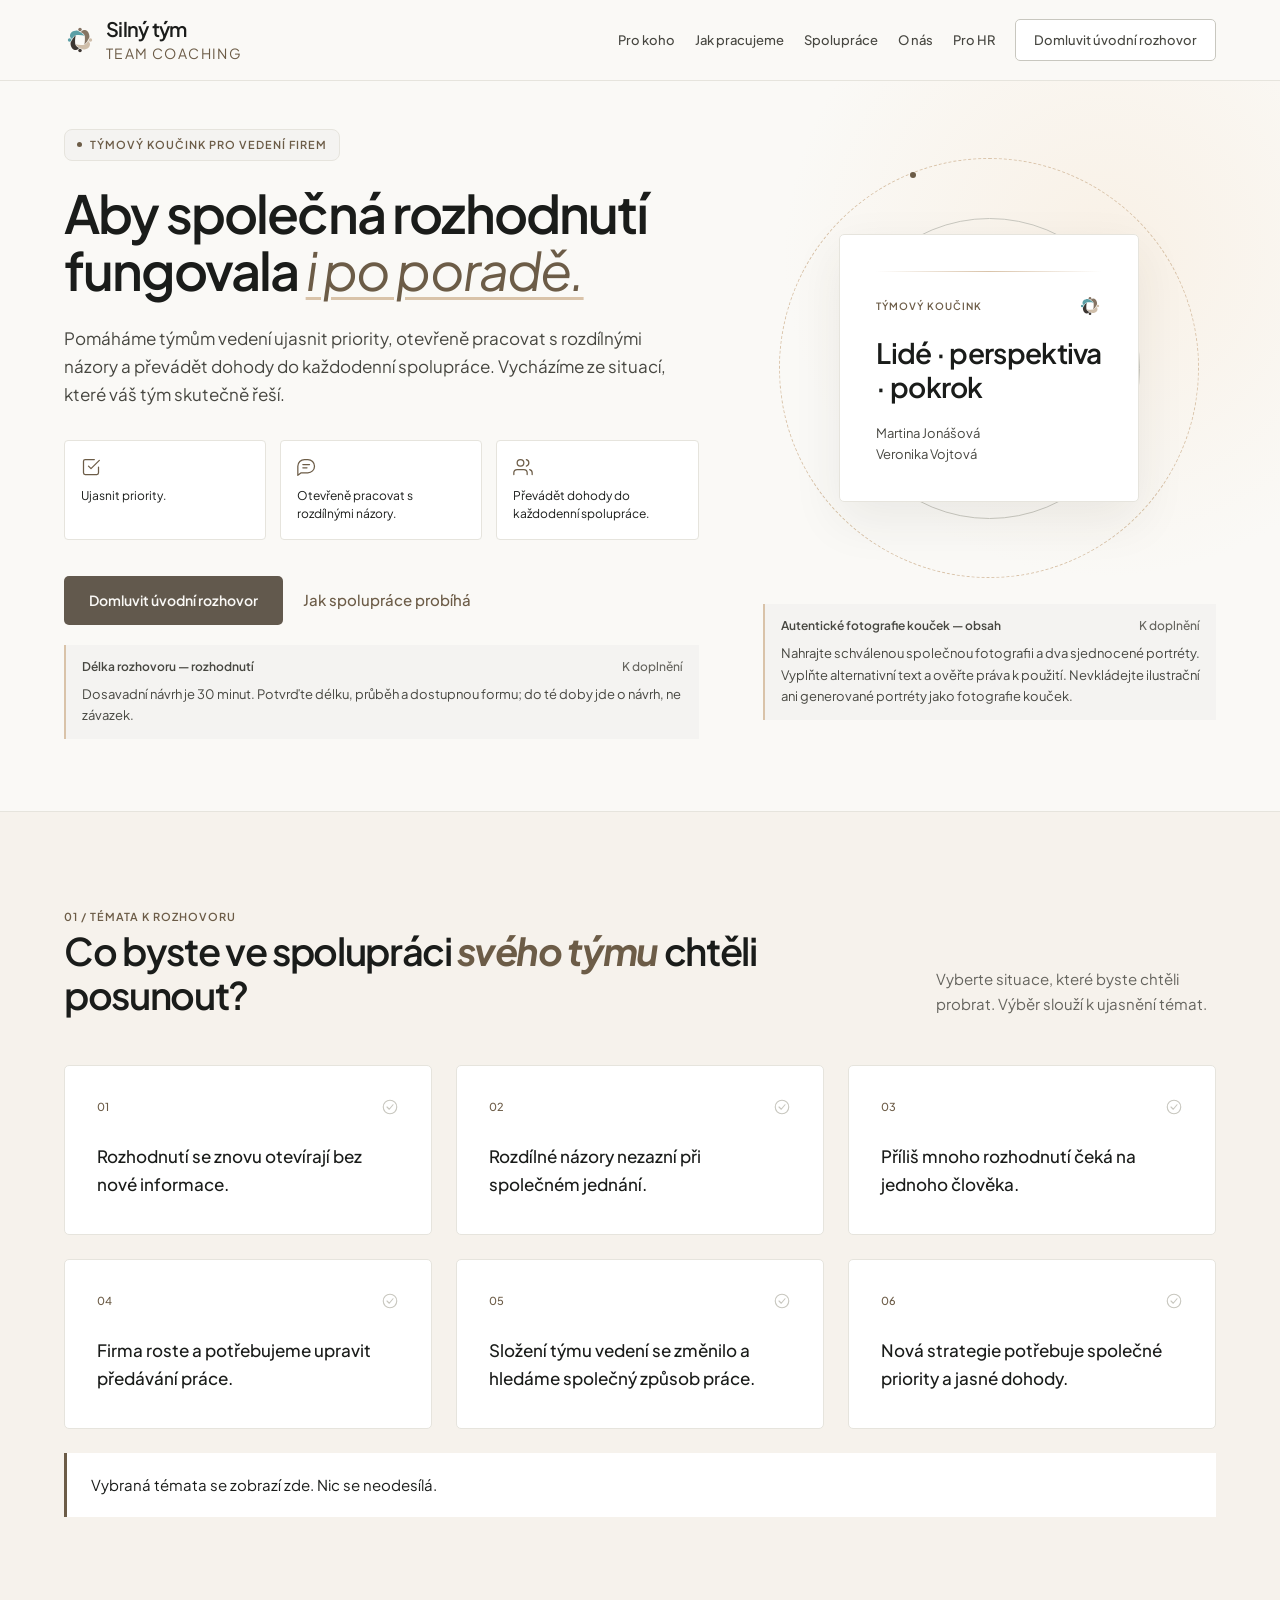
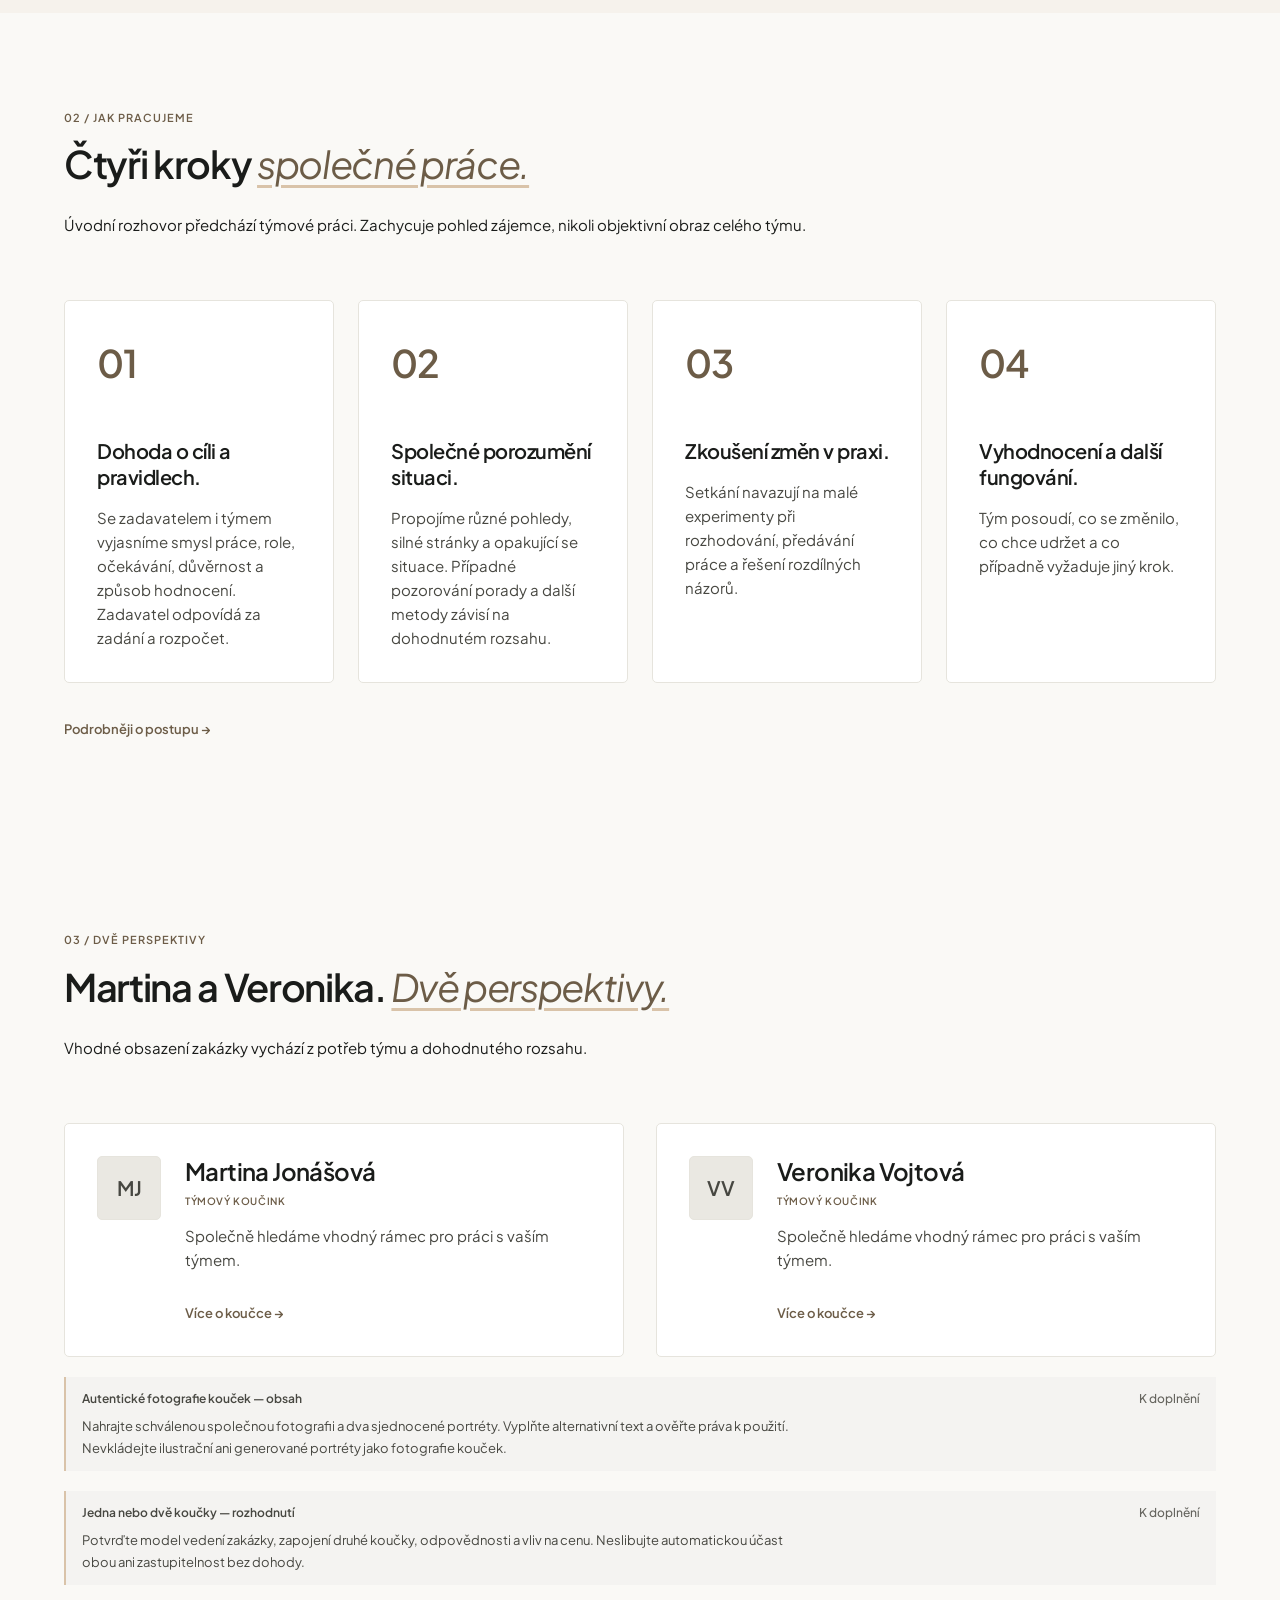
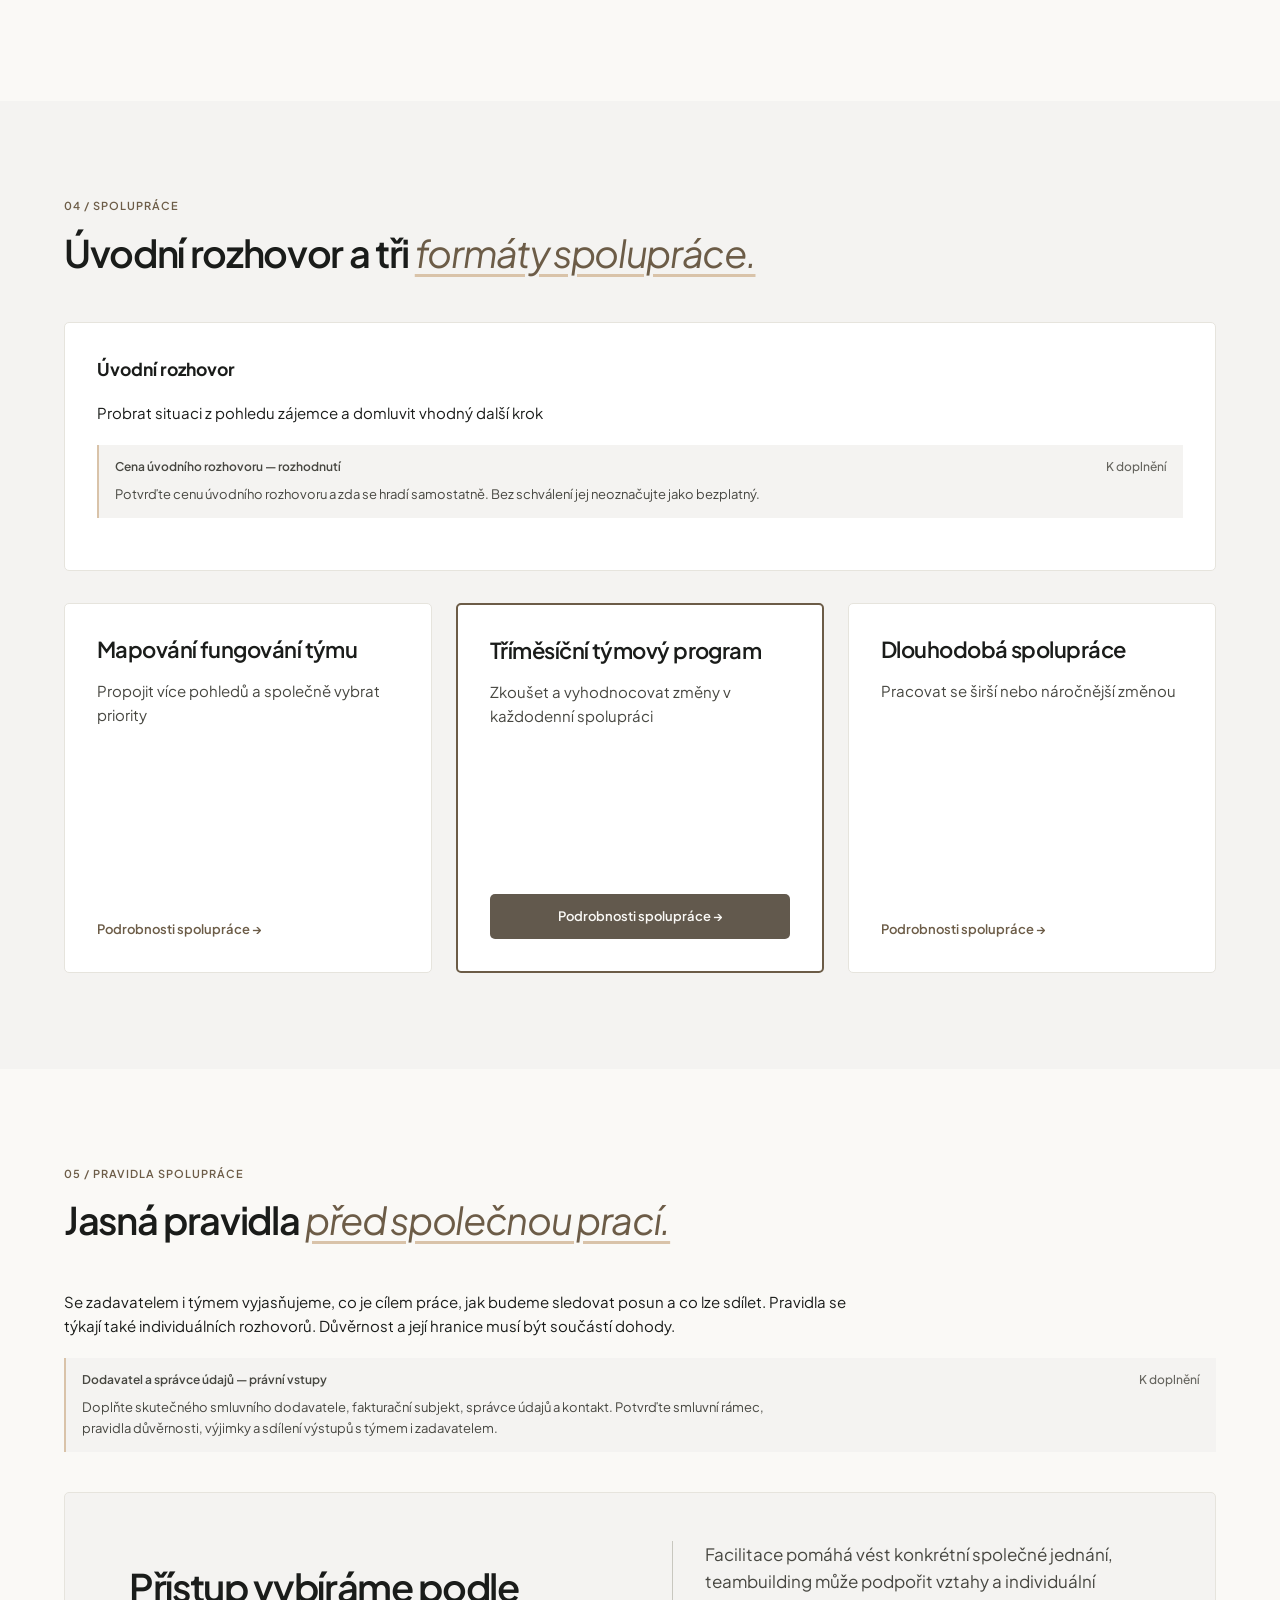
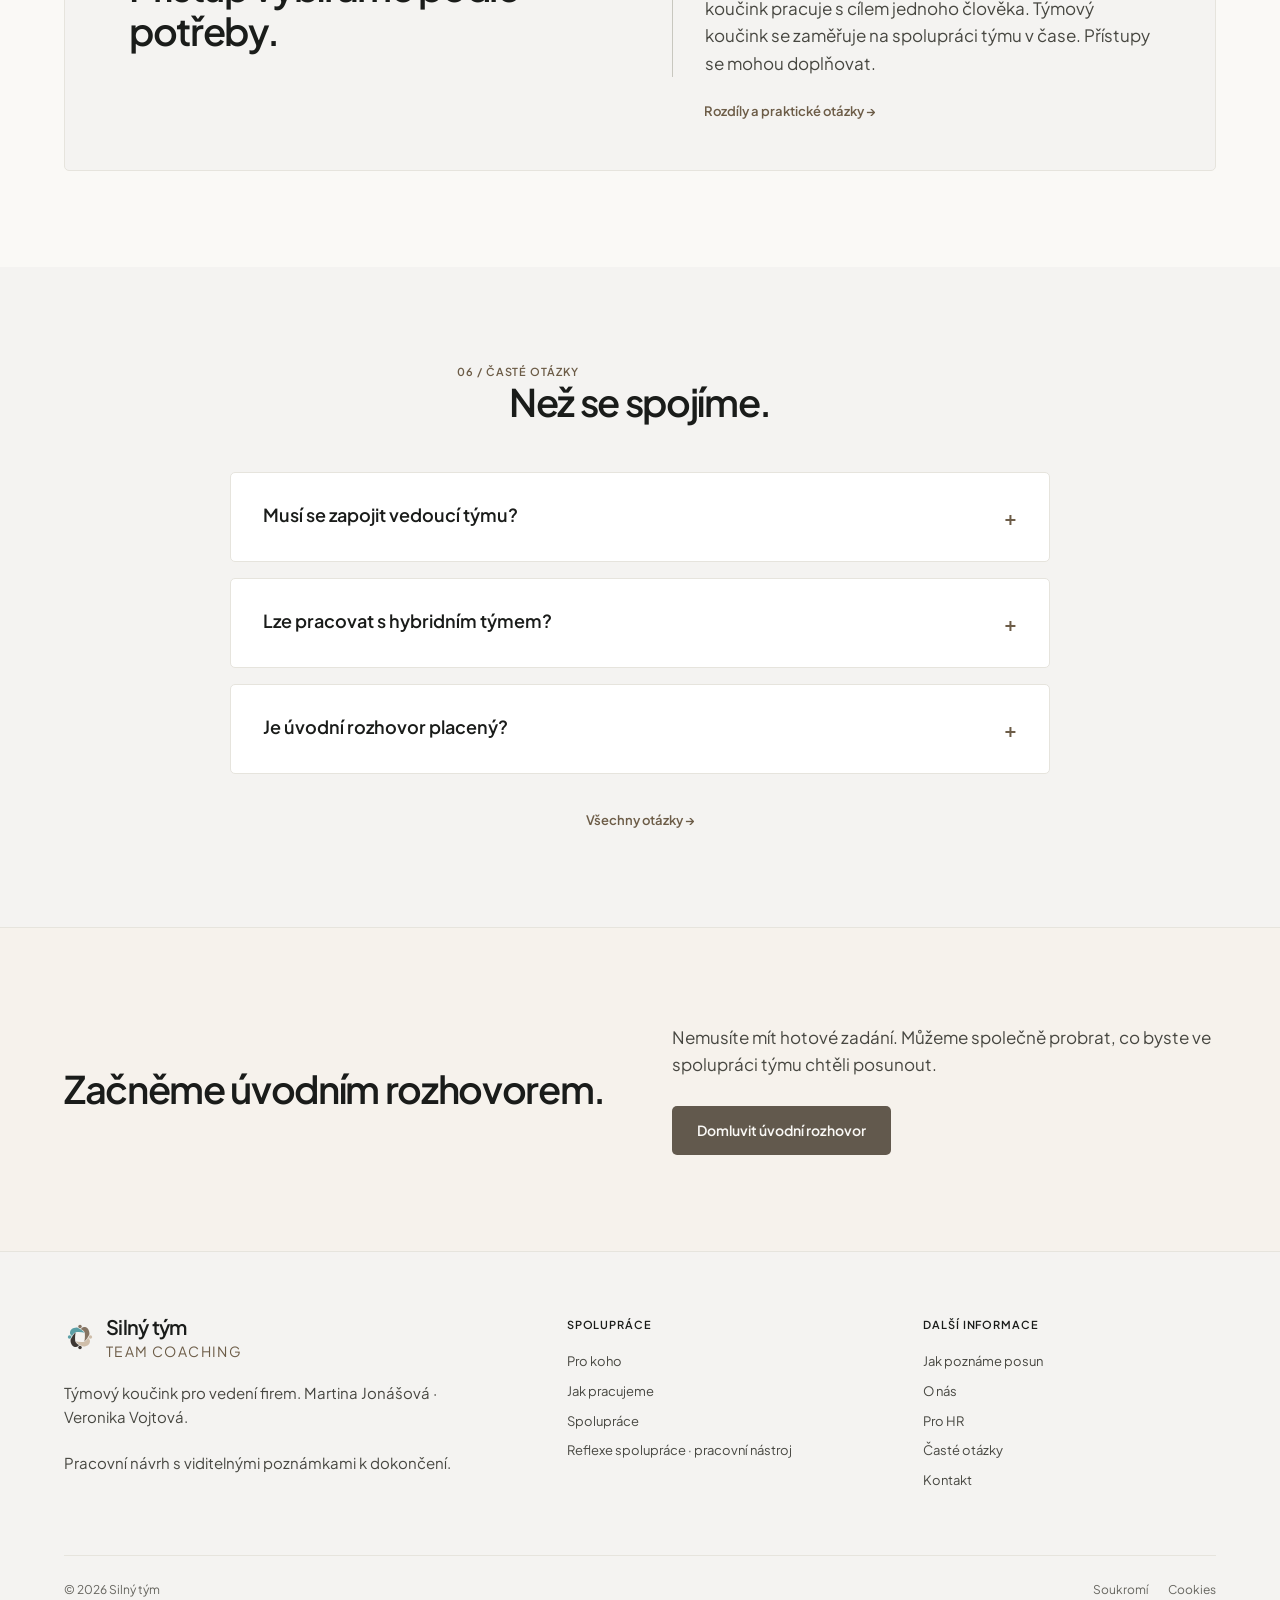
==== commit d6093900: "Finalize Czech CMS draft with Stitch styling and updated logo" ====
--- a/index.html
+++ b/index.html
@@ -3,145 +3,633 @@
   <head>
     <meta charset="utf-8">
     <meta name="viewport" content="width=device-width, initial-scale=1">
-    <meta name="description" content="Team coaching pro leadership týmy firem, které rostou rychleji než jejich spolupráce. Diagnostika, 90denní program a práce s týmem jako se systémem.">
-    <meta name="theme-color" content="#030b16">
-    <title>Team coaching pro leadership týmy | Silný tým</title>
-    <link rel="icon" type="image/png" href="/assets/silny-tym-mark.png">
+    <meta name="robots" content="noindex">
+    <meta name="description" content="Společná rozhodnutí, rozdílné názory a dohody v každodenní práci týmu. Úvodní rozhovor s Martinou Jonášovou a Veronikou Vojtovou.">
+    <meta name="theme-color" content="#faf9f6">
+    <title>
+      Týmový koučink pro vedení firem | Silný tým
+    </title>
+    <meta property="og:title" content="Týmový koučink pro vedení firem | Silný tým">
+    <meta property="og:description" content="Společná rozhodnutí, rozdílné názory a dohody v každodenní práci týmu. Úvodní rozhovor s Martinou Jonášovou a Veronikou Vojtovou.">
+    <meta property="og:type" content="website">
+    <meta property="og:locale" content="cs_CZ">
+    <meta property="og:image" content="https://team1-beige.vercel.app/assets/silny-team-logo-01.png">
+    <link rel="icon" type="image/svg+xml" href="/assets/silny-team-logo-01.svg">
     <link rel="stylesheet" href="/styles.css">
     <link rel="preconnect" href="https://fonts.googleapis.com">
     <link rel="preconnect" href="https://fonts.gstatic.com" crossorigin>
     <link rel="stylesheet" href="https://fonts.googleapis.com/css2?family=Plus+Jakarta+Sans:wght@300;400;500;600;700;800&amp;display=swap">
-    <script src="/content-todos.js" defer></script>
-    <script src="/script.js" defer></script>
+    <script src="/script.js" defer>
+    </script>
   </head>
   <body class="home-page">
-    <a class="skip-link" href="#main-content">Přejít na hlavní obsah</a>
+    <a class="skip-link" href="#main-content">
+      Přejít na hlavní obsah
+    </a>
     <header class="site-header">
       <div class="container header-inner">
-        <a class="brand" href="/" aria-label="Silný tým — úvod"><img src="/assets/silny-tym-mark.png" alt="" width="40" height="40"><span class="brand-copy"><strong>Silný tým</strong><small>Team coaching</small></span></a>
-        <button class="nav-toggle" type="button" aria-expanded="false" aria-controls="primary-navigation" aria-label="Otevřít navigaci"><span></span><span></span><span></span></button>
+        <a class="brand" href="/" aria-label="Silný tým — úvod">
+          <img src="/assets/silny-team-logo-01.svg" alt="" width="32" height="32">
+          <span class="brand-copy">
+            <strong>
+              Silný tým
+            </strong>
+            <small>
+              Team coaching
+            </small>
+          </span>
+        </a>
+        <button class="nav-toggle" type="button" aria-expanded="false" aria-controls="primary-navigation" aria-label="Otevřít navigaci">
+          <span>
+          </span>
+          <span>
+          </span>
+          <span>
+          </span>
+        </button>
         <nav class="site-nav" id="primary-navigation" aria-label="Hlavní navigace">
-          <a href="/" data-path="/">Úvod</a><a href="/pro-koho/" data-path="/pro-koho">Pro koho</a><a href="/jak-pracujeme/" data-path="/jak-pracujeme">Jak pracujeme</a><a href="/programy/" data-path="/programy">Programy</a><a href="/vysledky/" data-path="/vysledky">Výsledky</a><a href="/pro-hr/" data-path="/pro-hr">Pro HR</a><a href="/o-nas/" data-path="/o-nas">O nás</a><a class="nav-cta" href="/kontakt/" data-path="/kontakt">Rezervovat audit</a>
+          <a href="/pro-koho/" data-path="/pro-koho">
+            Pro koho
+          </a>
+          <a href="/jak-pracujeme/" data-path="/jak-pracujeme">
+            Jak pracujeme
+          </a>
+          <a href="/programy/" data-path="/programy">
+            Spolupráce
+          </a>
+          <a href="/o-nas/" data-path="/o-nas">
+            O nás
+          </a>
+          <a href="/pro-hr/" data-path="/pro-hr">
+            Pro HR
+          </a>
+          <a class="nav-cta" href="/kontakt/" data-path="/kontakt">
+            Domluvit úvodní rozhovor
+          </a>
         </nav>
       </div>
     </header>
-
     <main id="main-content" data-content-file="/content/pages/home.json">
       <section class="hero" aria-labelledby="hero-title">
         <div class="container hero-grid">
           <div class="hero-copy">
-            <p class="eyebrow">Team coaching · Leadership týmy · Česko</p>
-            <h1 id="hero-title">Tým, který se na poradě shodne a mimo ni táhne <em>každý jinam,</em> nestojí firmu workshop.</h1>
-            <p class="hero-lede">Stojí ji pomalá rozhodnutí, tichý konflikt a odchody lidí, které jste nechtěli ztratit. Pracujeme s leadership týmy typicky 6–12 lidí jako s jedním klientem. Ne s jednotlivci vedle sebe.</p>
+            <p data-copy="hero-eyebrow" class="eyebrow">
+              Týmový koučink pro vedení firem
+            </p>
+            <h1 data-copy="hero-title" id="hero-title">
+              Aby společná rozhodnutí fungovala <em>i po poradě.</em>
+            </h1>
+            <p data-copy="hero-intro" class="hero-lede">
+              Pomáháme týmům vedení ujasnit priority, otevřeně pracovat s rozdílnými názory a převádět dohody do každodenní spolupráce. Vycházíme ze situací, které váš tým skutečně řeší.
+            </p>
             <ul class="outcome-list">
-              <li><svg class="icon" viewBox="0 0 24 24" aria-hidden="true" focusable="false"><path d="m9 11 3 3L22 4"></path><path d="M21 12v7a2 2 0 0 1-2 2H5a2 2 0 0 1-2-2V5a2 2 0 0 1 2-2h11"></path></svg><span class="outcome-copy">Rozhodnutí, která se nevracejí e-mailem.</span></li>
-              <li><svg class="icon" viewBox="0 0 24 24" aria-hidden="true" focusable="false"><path d="M21 11a8 8 0 0 1-8 8H5l-4 3V11a8 8 0 0 1 8-8h4a8 8 0 0 1 8 8Z"></path><path d="M7 9h8M7 13h5"></path></svg><span class="outcome-copy">Konflikt, který se řeší ve stejné místnosti, ne v kuloárech.</span></li>
-              <li><svg class="icon" viewBox="0 0 24 24" aria-hidden="true" focusable="false"><path d="M17 21v-2a4 4 0 0 0-4-4H5a4 4 0 0 0-4 4v2M23 21v-2a4 4 0 0 0-3-3.87"></path><circle cx="9" cy="7" r="4"></circle><path d="M16 3.13a4 4 0 0 1 0 7.75"></path></svg><span class="outcome-copy">Tým, který umí fungovat dál i bez kouče.</span></li>
+              <li>
+                <svg class="icon" viewBox="0 0 24 24" aria-hidden="true" focusable="false"><path d="m9 11 3 3L22 4"></path><path d="M21 12v7a2 2 0 0 1-2 2H5a2 2 0 0 1-2-2V5a2 2 0 0 1 2-2h11"></path></svg>
+                <span data-copy="hero-focus-1">Ujasnit priority.</span>
+              </li>
+              <li>
+                <svg class="icon" viewBox="0 0 24 24" aria-hidden="true" focusable="false"><path d="M21 11a8 8 0 0 1-8 8H5l-4 3V11a8 8 0 0 1 8-8h4a8 8 0 0 1 8 8Z"></path><path d="M7 9h8M7 13h5"></path></svg>
+                <span data-copy="hero-focus-2">Otevřeně pracovat s rozdílnými názory.</span>
+              </li>
+              <li>
+                <svg class="icon" viewBox="0 0 24 24" aria-hidden="true" focusable="false"><path d="M17 21v-2a4 4 0 0 0-4-4H5a4 4 0 0 0-4 4v2M23 21v-2a4 4 0 0 0-3-3.87"></path><circle cx="9" cy="7" r="4"></circle><path d="M16 3.13a4 4 0 0 1 0 7.75"></path></svg>
+                <span data-copy="hero-focus-3">Převádět dohody do každodenní spolupráce.</span>
+              </li>
             </ul>
-            <div class="hero-actions"><a class="button button-primary" href="/kontakt/">Rezervovat Team Health Audit <span aria-hidden="true">↗</span></a><a class="text-link" href="#co-to-neni">Jak poznáte, že to není teambuilding ↓</a></div>
-          </div>
-          <div class="hero-visual" aria-label="Symbol propojeného týmu">
-            <div class="brand-orbit" aria-hidden="true"></div>
-            <article class="hero-card signal-card">
-              <div class="hero-card-heading"><small>Tým jako systém</small><img class="hero-mark" src="/assets/silny-tym-mark.png" alt="" width="24" height="24"></div>
-              <strong>Lidé · perspektiva · pokrok</strong>
-              <p class="hero-index">Silnější lidé.<br>Lepší týmy.<br>Lepší zítřek.</p>
-            </article>
-          </div>
-        </div>
-      </section>
-
+            <div class="hero-actions">
+              <a data-copy="hero-cta" class="button button-primary" href="/kontakt/">
+                Domluvit úvodní rozhovor
+              </a>
+              <a data-copy="hero-secondary" class="text-link" href="/jak-pracujeme/">
+                Jak spolupráce probíhá
+              </a>
+            </div>
+            <aside class="notice-todo" data-note-id="AUDIT_DURATION" aria-label="Poznámka k dokončení">
+              <strong data-note-title>
+                Délka rozhovoru — rozhodnutí
+              </strong>
+              <span class="note-status" data-note-status>
+                K doplnění
+              </span>
+              <p data-note-instruction>
+                Dosavadní návrh je 30 minut. Potvrďte délku, průběh a dostupnou formu; do té doby jde o návrh, ne závazek.
+              </p>
+            </aside>
+          </div>
+          <div class="hero-visual">
+            <div class="hero-art">
+              <div class="brand-orbit" aria-hidden="true"></div>
+              <div class="hero-card signal-card joint-visual" data-photo="joint" role="img" aria-label="Martina Jonášová a Veronika Vojtová">
+                <div class="hero-card-heading">
+                  <small data-copy="hero-visual-label">Týmový koučink</small>
+                  <img class="hero-mark" src="/assets/silny-team-logo-01.svg" alt="" width="24" height="24">
+                </div>
+                <strong data-copy="hero-visual-title">Lidé · perspektiva · pokrok</strong>
+                <p data-copy="hero-visual-people" class="hero-index">Martina Jonášová<br>Veronika Vojtová</p>
+              </div>
+            </div>
+            <aside class="notice-todo" data-note-id="PHOTOS" aria-label="Poznámka k dokončení">
+              <strong data-note-title>
+                Autentické fotografie kouček — obsah
+              </strong>
+              <span class="note-status" data-note-status>
+                K doplnění
+              </span>
+              <p data-note-instruction>
+                Nahrajte schválenou společnou fotografii a dva sjednocené portréty. Vyplňte alternativní text a ověřte práva k použití. Nevkládejte ilustrační ani generované portréty jako fotografie kouček.
+              </p>
+            </aside>
+          </div>
+        </div>
+      </section>
       <section class="section" aria-labelledby="signals-title">
         <div class="container">
           <div class="section-heading diagnostic-heading">
             <div>
-              <div class="diagnostic-labels"><p class="section-index">01 / Poznáte se?</p><p class="section-kicker">Nejdřív realita týmu</p></div>
-              <h2 class="section-title" id="signals-title">Než začneme mluvit o metodě, podívejte se, jestli je tohle <em>váš tým.</em></h2>
+              <p data-copy="signals-index" class="section-index">01 / Témata k rozhovoru</p>
+              <h2 data-copy="signals-title" id="signals-title" class="section-title">
+                Co byste ve spolupráci <em>svého týmu</em> chtěli posunout?
+              </h2>
             </div>
-            <p class="diagnostic-instruction" id="diagnostic-instruction">Klikněte na symptomy, které reálně pozorujete na vlastních exekutivních poradách.</p>
+            <p data-copy="situations-help" class="diagnostic-instruction" id="diagnostic-instruction">
+              Vyberte situace, které byste chtěli probrat. Výběr slouží k ujasnění témat.
+            </p>
           </div>
           <ul class="signal-list symptom-grid" data-diagnostic aria-describedby="diagnostic-instruction">
-            <li><button class="symptom-card" type="button" aria-pressed="false"><span class="symptom-number" aria-hidden="true">01</span><svg class="icon" viewBox="0 0 24 24" aria-hidden="true" focusable="false"><circle cx="12" cy="12" r="9"></circle><path d="m8 12 3 3 5-6"></path></svg><span class="symptom-copy">Porady trvají dlouho. Rozhodnutí se stejně vrací v e-mailu nebo chatu.</span></button></li>
-            <li><button class="symptom-card" type="button" aria-pressed="false"><span class="symptom-number" aria-hidden="true">02</span><svg class="icon" viewBox="0 0 24 24" aria-hidden="true" focusable="false"><circle cx="12" cy="12" r="9"></circle><path d="m8 12 3 3 5-6"></path></svg><span class="symptom-copy">Lidé jsou slušní a opatrní. Konflikt jde do kuloárů.</span></button></li>
-            <li><button class="symptom-card" type="button" aria-pressed="false"><span class="symptom-number" aria-hidden="true">03</span><svg class="icon" viewBox="0 0 24 24" aria-hidden="true" focusable="false"><circle cx="12" cy="12" r="9"></circle><path d="m8 12 3 3 5-6"></path></svg><span class="symptom-copy">Hybrid rozdělil tým na dva světy.</span></button></li>
-            <li><button class="symptom-card" type="button" aria-pressed="false"><span class="symptom-number" aria-hidden="true">04</span><svg class="icon" viewBox="0 0 24 24" aria-hidden="true" focusable="false"><circle cx="12" cy="12" r="9"></circle><path d="m8 12 3 3 5-6"></path></svg><span class="symptom-copy">Firma vyrostla. Formálně je to jeden leadership tým. Fakticky ostrovy.</span></button></li>
-            <li><button class="symptom-card" type="button" aria-pressed="false"><span class="symptom-number" aria-hidden="true">05</span><svg class="icon" viewBox="0 0 24 24" aria-hidden="true" focusable="false"><circle cx="12" cy="12" r="9"></circle><path d="m8 12 3 3 5-6"></path></svg><span class="symptom-copy">Šéf je bottleneck. Tým čeká, až to řekne on.</span></button></li>
-            <li><button class="symptom-card" type="button" aria-pressed="false"><span class="symptom-number" aria-hidden="true">06</span><svg class="icon" viewBox="0 0 24 24" aria-hidden="true" focusable="false"><circle cx="12" cy="12" r="9"></circle><path d="m8 12 3 3 5-6"></path></svg><span class="symptom-copy">HR vidí fluktuaci a engagement. Vedení to popisuje jako chemii.</span></button></li>
+            <li>
+              <button class="symptom-card" type="button" aria-pressed="false">
+                <span class="symptom-number" aria-hidden="true">
+                  01
+                </span>
+                <svg class="icon" viewBox="0 0 24 24" aria-hidden="true" focusable="false">
+                  <circle cx="12" cy="12" r="9">
+                  </circle>
+                  <path d="m8 12 3 3 5-6">
+                  </path>
+                </svg>
+                <span data-copy="situation-1" class="symptom-copy">
+                  Rozhodnutí se znovu otevírají bez nové informace.
+                </span>
+              </button>
+            </li>
+            <li>
+              <button class="symptom-card" type="button" aria-pressed="false">
+                <span class="symptom-number" aria-hidden="true">
+                  02
+                </span>
+                <svg class="icon" viewBox="0 0 24 24" aria-hidden="true" focusable="false">
+                  <circle cx="12" cy="12" r="9">
+                  </circle>
+                  <path d="m8 12 3 3 5-6">
+                  </path>
+                </svg>
+                <span data-copy="situation-2" class="symptom-copy">
+                  Rozdílné názory nezazní při společném jednání.
+                </span>
+              </button>
+            </li>
+            <li>
+              <button class="symptom-card" type="button" aria-pressed="false">
+                <span class="symptom-number" aria-hidden="true">
+                  03
+                </span>
+                <svg class="icon" viewBox="0 0 24 24" aria-hidden="true" focusable="false">
+                  <circle cx="12" cy="12" r="9">
+                  </circle>
+                  <path d="m8 12 3 3 5-6">
+                  </path>
+                </svg>
+                <span data-copy="situation-3" class="symptom-copy">
+                  Příliš mnoho rozhodnutí čeká na jednoho člověka.
+                </span>
+              </button>
+            </li>
+            <li>
+              <button class="symptom-card" type="button" aria-pressed="false">
+                <span class="symptom-number" aria-hidden="true">
+                  04
+                </span>
+                <svg class="icon" viewBox="0 0 24 24" aria-hidden="true" focusable="false">
+                  <circle cx="12" cy="12" r="9">
+                  </circle>
+                  <path d="m8 12 3 3 5-6">
+                  </path>
+                </svg>
+                <span data-copy="situation-4" class="symptom-copy">
+                  Firma roste a potřebujeme upravit předávání práce.
+                </span>
+              </button>
+            </li>
+            <li>
+              <button class="symptom-card" type="button" aria-pressed="false">
+                <span class="symptom-number" aria-hidden="true">
+                  05
+                </span>
+                <svg class="icon" viewBox="0 0 24 24" aria-hidden="true" focusable="false">
+                  <circle cx="12" cy="12" r="9">
+                  </circle>
+                  <path d="m8 12 3 3 5-6">
+                  </path>
+                </svg>
+                <span data-copy="situation-5" class="symptom-copy">
+                  Složení týmu vedení se změnilo a hledáme společný způsob práce.
+                </span>
+              </button>
+            </li>
+            <li>
+              <button class="symptom-card" type="button" aria-pressed="false">
+                <span class="symptom-number" aria-hidden="true">
+                  06
+                </span>
+                <svg class="icon" viewBox="0 0 24 24" aria-hidden="true" focusable="false">
+                  <circle cx="12" cy="12" r="9">
+                  </circle>
+                  <path d="m8 12 3 3 5-6">
+                  </path>
+                </svg>
+                <span data-copy="situation-6" class="symptom-copy">
+                  Nová strategie potřebuje společné priority a jasné dohody.
+                </span>
+              </button>
+            </li>
           </ul>
-          <div class="rule-callout"><strong data-diagnostic-count aria-live="polite" aria-atomic="true">3+</strong><div><p>Když sedí tři a více bodů, problém obvykle není v kompetenci lidí. Je ve způsobu, jakým tým pracuje jako celek.</p><div class="inline-actions"><a class="button button-dark" href="/kontakt/">Ověřit to v auditu <span aria-hidden="true">↗</span></a></div></div></div>
-        </div>
-      </section>
-
-      <section class="section section-white" id="co-to-neni" aria-labelledby="compare-title">
-        <div class="container">
-          <div class="section-heading"><p class="section-index">02 / Co to není</p><div><p class="section-kicker">Pojmy bez mlhy</p><h2 class="section-title" id="compare-title">Team coaching není teambuilding s vážnějším názvem.</h2></div></div>
-          <div class="comparison-wrap"><table class="comparison"><thead><tr><th></th><th>Teambuilding</th><th>Facilitace</th><th>1:1 koučink</th><th>Team coaching</th></tr></thead><tbody><tr><th scope="row">Klient</th><td>nálada skupiny</td><td>agenda meetingu</td><td>jednotlivec</td><td>tým jako systém</td></tr><tr><th scope="row">Změna</th><td>zážitek</td><td>výstup ze schůzky</td><td>osobní vhled</td><td>vzorce spolupráce</td></tr><tr><th scope="row">Po skončení</th><td>vyprchá</td><td>zbude zápis</td><td>záleží na jednom člověku</td><td>tým umí sám</td></tr><tr><th scope="row">Kdy dává smysl</th><td>odměna, stmelení</td><td>jedno složité rozhodnutí</td><td>růst konkrétního leadera</td><td>opakující se dynamika, která brzdí výkon</td></tr></tbody></table></div>
-          <p class="comparison-note">Neděláme icebreaker a neodcházíme s flipchartem plným hodnot, které za dva týdny nikdo nepoužije.</p>
-        </div>
-      </section>
-
+          <div class="topic-summary" aria-live="polite" aria-atomic="true" data-topic-summary>
+            Vybraná témata se zobrazí zde. Nic se neodesílá.
+          </div>
+        </div>
+      </section>
       <section class="section" aria-labelledby="process-title">
         <div class="container">
-          <div class="section-heading"><p class="section-index">03 / Jak to probíhá</p><div><p class="section-kicker">Od obrazu k novému rytmu</p><h2 class="section-title" id="process-title">Nejdřív vidět vzorec. Potom změnit práci, která se děje <em>mezi setkáními.</em></h2></div></div>
-          <div class="steps"><article class="step"><h3>Audit se sponsorem</h3><p>30 minut. Řekneme, zda team coaching dává smysl, nebo jestli potřebujete něco jiného.</p></article><article class="step"><h3>Diagnostika týmu</h3><p>Rozhovory, pozorování porady, pulzní skóre. Společný obraz, ne naše teorie.</p></article><article class="step"><h3>Práce s týmem</h3><p>Tým mluví k sobě, ne k nám. Pojmenováváme vzorce a vracíme odpovědnost týmu.</p></article><article class="step"><h3>Rituály, které zůstanou</h3><p>Končíme ve chvíli, kdy tým umí rozhodovat, eskalovat a opravovat spolupráci bez nás.</p></article></div>
-          <div class="inline-actions"><a class="text-link" href="/jak-pracujeme/">Celý proces na stránce Jak pracujeme →</a></div>
-        </div>
-      </section>
-
+          <div class="section-heading">
+            <p data-copy="process-index" class="section-index">02 / Jak pracujeme</p>
+            <h2 data-copy="process-title" id="process-title" class="section-title">
+              Čtyři kroky <em>společné práce.</em>
+            </h2>
+            <p data-copy="process-intro">
+              Úvodní rozhovor předchází týmové práci. Zachycuje pohled zájemce, nikoli objektivní obraz celého týmu.
+            </p>
+          </div>
+          <div class="steps">
+            <article class="step">
+              <h3 data-copy="step-1-title">
+                Dohoda o cíli a pravidlech.
+              </h3>
+              <p data-copy="step-1-copy">
+                Se zadavatelem i týmem vyjasníme smysl práce, role, očekávání, důvěrnost a způsob hodnocení. Zadavatel odpovídá za zadání a rozpočet.
+              </p>
+            </article>
+            <article class="step">
+              <h3 data-copy="step-2-title">
+                Společné porozumění situaci.
+              </h3>
+              <p data-copy="step-2-copy">
+                Propojíme různé pohledy, silné stránky a opakující se situace. Případné pozorování porady a další metody závisí na dohodnutém rozsahu.
+              </p>
+            </article>
+            <article class="step">
+              <h3 data-copy="step-3-title">
+                Zkoušení změn v praxi.
+              </h3>
+              <p data-copy="step-3-copy">
+                Setkání navazují na malé experimenty při rozhodování, předávání práce a řešení rozdílných názorů.
+              </p>
+            </article>
+            <article class="step">
+              <h3 data-copy="step-4-title">
+                Vyhodnocení a další fungování.
+              </h3>
+              <p data-copy="step-4-copy">
+                Tým posoudí, co se změnilo, co chce udržet a co případně vyžaduje jiný krok.
+              </p>
+            </article>
+          </div>
+          <div class="inline-actions">
+            <a class="text-link" href="/jak-pracujeme/">
+              Podrobněji o postupu →
+            </a>
+          </div>
+        </div>
+      </section>
       <section class="section" aria-labelledby="coaches-title">
         <div class="container">
-          <div class="section-heading"><p class="section-index">04 / Dvě koučky</p><div><p class="section-kicker">Jeden tým jako klient</p><h2 class="section-title" id="coaches-title">Dvě perspektivy. Jeden společný rámec práce.</h2><p class="lede">Martina Jonášová přináší koučovací rámec a týmový koučink. Veronika Vojtová přidává mimo jiné osmnáct let zkušeností v HR, práci s komunikací a rozvojem lidí a výcvik týmového koučování AATC. U každé zakázky nejdřív řešíme, co potřebuje tým.</p></div></div>
+          <div class="section-heading">
+            <p data-copy="coaches-index" class="section-index">03 / Dvě perspektivy</p>
+            <h2 data-copy="coaches-title" id="coaches-title" class="section-title">
+              Martina a Veronika. <em>Dvě perspektivy.</em>
+            </h2>
+            <p data-copy="coaches-intro">
+              Vhodné obsazení zakázky vychází z potřeb týmu a dohodnutého rozsahu.
+            </p>
+          </div>
           <div class="profile-grid">
-            <article class="profile-card"><div class="profile-visual" aria-label="Místo pro portrét Martiny Jonášové">MJ</div><div class="profile-copy"><h3>Martina Jonášová</h3><p class="profile-role">Team coach · ACC</p><p>Pracuje s týmy jako se systémem a opírá se o výcvik týmového koučování certifikovaný ICF jako AATC.</p><div class="credential-row"><span class="credential">ICF ACC</span><span class="credential">AATC</span></div></div></article>
-            <article class="profile-card"><div class="profile-visual" aria-label="Místo pro portrét Veroniky Vojtové">VV</div><div class="profile-copy"><h3>Veronika Vojtová</h3><p class="profile-role">Team coach · ACC · HR perspektiva</p><p>Přináší osmnáct let zkušeností v HR, zkušenost s firemním prostředím, komunikací a rozvojem lidí.</p><div class="credential-row"><span class="credential">ICF ACC</span><span class="credential">AATC</span><span class="credential">18 let v HR</span></div></div></article>
-          </div>
-          <div class="notice-todo"><strong>Obsah k doplnění</strong><span data-todo-key="PHOTOS">Doplnit autentickou společnou fotografii a dva sjednocené portréty.</span></div>
-          <div class="notice-todo"><strong>Model k potvrzení</strong><span data-todo-key="DELIVERY_MODEL">Potvrdit model: jedna vedoucí koučka vs. práce ve dvojici.</span></div>
-          <div class="inline-actions"><a class="button button-ghost" href="/o-nas/">Poznat Martinu a Veroniku <span aria-hidden="true">→</span></a></div>
-        </div>
-      </section>
-
-      <section class="statement" aria-label="Filosofie práce Silného týmu"><div class="container statement-inner"><p class="statement-title">Méně dojmů.<span>Jiné chování.</span></p><p class="statement-note">Výsledek není dobrá nálada na konci setkání. Je to jiné chování o čtyři týdny později.</p></div></section>
-
+            <article class="profile-card" id="martina">
+              <div class="profile-visual" data-photo="martina" role="img" aria-label="Portrét Martiny Jonášové">
+                MJ
+              </div>
+              <div class="profile-copy">
+                <h3 data-copy="martina-name">
+                  Martina Jonášová
+                </h3>
+                <p data-copy="martina-role" class="profile-role">
+                  Týmový koučink
+                </p>
+                <p data-copy="martina-short">
+                  Společně hledáme vhodný rámec pro práci s vaším týmem.
+                </p>
+                <a class="text-link" href="/o-nas/#martina">
+                  Více o koučce →
+                </a>
+              </div>
+            </article>
+            <article class="profile-card" id="veronika">
+              <div class="profile-visual" data-photo="veronika" role="img" aria-label="Portrét Veroniky Vojtové">
+                VV
+              </div>
+              <div class="profile-copy">
+                <h3 data-copy="veronika-name">
+                  Veronika Vojtová
+                </h3>
+                <p data-copy="veronika-role" class="profile-role">
+                  Týmový koučink
+                </p>
+                <p data-copy="veronika-short">
+                  Společně hledáme vhodný rámec pro práci s vaším týmem.
+                </p>
+                <a class="text-link" href="/o-nas/#veronika">
+                  Více o koučce →
+                </a>
+              </div>
+            </article>
+          </div>
+          <aside class="notice-todo" data-note-id="PHOTOS" aria-label="Poznámka k dokončení">
+            <strong data-note-title>
+              Autentické fotografie kouček — obsah
+            </strong>
+            <span class="note-status" data-note-status>
+              K doplnění
+            </span>
+            <p data-note-instruction>
+              Nahrajte schválenou společnou fotografii a dva sjednocené portréty. Vyplňte alternativní text a ověřte práva k použití. Nevkládejte ilustrační ani generované portréty jako fotografie kouček.
+            </p>
+          </aside>
+          <aside class="notice-todo" data-note-id="DELIVERY_MODEL" aria-label="Poznámka k dokončení">
+            <strong data-note-title>
+              Jedna nebo dvě koučky — rozhodnutí
+            </strong>
+            <span class="note-status" data-note-status>
+              K doplnění
+            </span>
+            <p data-note-instruction>
+              Potvrďte model vedení zakázky, zapojení druhé koučky, odpovědnosti a vliv na cenu. Neslibujte automatickou účast obou ani zastupitelnost bez dohody.
+            </p>
+          </aside>
+        </div>
+      </section>
       <section class="section section-white" aria-labelledby="programs-title">
         <div class="container">
-          <div class="section-heading"><p class="section-index">05 / Programy</p><div><p class="section-kicker">Neprodáváme hodiny</p><h2 class="section-title" id="programs-title">Čtyři úrovně práce. Od rychlého „ano / ne“ po změnu systému.</h2></div></div>
-          <div class="cards-4 program-grid">
-            <article class="card program-card"><div class="program-meta"><span class="chip">Program 0</span><span class="chip">30 min</span></div><h3>Team Health Audit</h3><p>Tři pracovní hypotézy o dynamice týmu a doporučení dalšího kroku. Žádný nátlak na program.</p><a class="card-link" href="/kontakt/">Rezervovat audit →</a></article>
-            <article class="card program-card"><div class="program-meta"><span class="chip">Program 1</span><span class="chip">2–3 týdny</span></div><h3>Diagnostický sprint</h3><p>Rozhovory, pozorování porady, scorecard a společný obraz fungování týmu.</p><a class="card-link" href="/programy/">Zobrazit program →</a></article>
-            <article class="card card-dark program-card program-featured"><div class="program-meta"><span class="chip">Program 2</span><span class="chip">90 dní</span></div><h3>Tým, který se umí dohodnout</h3><p>Vlajkový program pro nový rozhodovací rytmus a pravidla konfliktu.</p><a class="card-link" href="/programy/#program-90">Zobrazit program →</a></article>
-            <article class="card program-card"><div class="program-meta"><span class="chip">Program 3</span><span class="chip">6 měsíců</span></div><h3>Leadership Team System</h3><p>Pro složitější změnu, práci napříč vrstvami, zeměmi nebo po fúzi.</p><a class="card-link" href="/programy/">Zobrazit program →</a></article>
-          </div>
-        </div>
-      </section>
-
+          <div class="section-heading">
+            <p data-copy="programs-index" class="section-index">04 / Spolupráce</p>
+            <h2 data-copy="programs-title" id="programs-title" class="section-title">
+              Úvodní rozhovor a tři <em>formáty spolupráce.</em>
+            </h2>
+          </div>
+          <div class="intro-offer">
+            <h3 data-copy="intro-title">
+              Úvodní rozhovor
+            </h3>
+            <p data-copy="intro-purpose">
+              Probrat situaci z pohledu zájemce a domluvit vhodný další krok
+            </p>
+            <aside class="notice-todo" data-note-id="AUDIT_PRICE" aria-label="Poznámka k dokončení">
+              <strong data-note-title>
+                Cena úvodního rozhovoru — rozhodnutí
+              </strong>
+              <span class="note-status" data-note-status>
+                K doplnění
+              </span>
+              <p data-note-instruction>
+                Potvrďte cenu úvodního rozhovoru a zda se hradí samostatně. Bez schválení jej neoznačujte jako bezplatný.
+              </p>
+            </aside>
+          </div>
+          <div class="cards-3">
+            <article class="card program-card">
+              <h3 data-copy="format-0-title">
+                Mapování fungování týmu
+              </h3>
+              <p data-copy="format-0-purpose">
+                Propojit více pohledů a společně vybrat priority
+              </p>
+              <a data-copy="format-0-link" class="card-link" href="/programy/">
+                Podrobnosti spolupráce →
+              </a>
+            </article>
+            <article class="card card-dark program-card program-featured">
+              <h3 data-copy="format-1-title">
+                Tříměsíční týmový program
+              </h3>
+              <p data-copy="format-1-purpose">
+                Zkoušet a vyhodnocovat změny v každodenní spolupráci
+              </p>
+              <a data-copy="format-1-link" class="card-link" href="/programy/#program-90">
+                Podrobnosti spolupráce →
+              </a>
+            </article>
+            <article class="card program-card">
+              <h3 data-copy="format-2-title">
+                Dlouhodobá spolupráce
+              </h3>
+              <p data-copy="format-2-purpose">
+                Pracovat se širší nebo náročnější změnou
+              </p>
+              <a data-copy="format-2-link" class="card-link" href="/programy/">
+                Podrobnosti spolupráce →
+              </a>
+            </article>
+          </div>
+        </div>
+      </section>
       <section class="section" aria-labelledby="trust-title">
         <div class="container">
-          <div class="section-heading"><p class="section-index">06 / Důvěra</p><div><p class="section-kicker">Rámec spolupráce</p><h2 class="section-title" id="trust-title">Jasný mandát. Důvěrná místnost. Transparentní reporting.</h2></div></div>
-          <div class="trust-strip"><div class="trust-item"><svg class="icon" viewBox="0 0 24 24" aria-hidden="true" focusable="false"><path d="M12 22s8-4 8-11V5l-8-3-8 3v6c0 7 8 11 8 11Z"></path><path d="m8 12 3 3 5-6"></path></svg><strong>Ověřený koučovací základ</strong><p>Obě koučky ICF ACC a výcvik týmového koučování AATC.</p></div><div class="trust-item"><svg class="icon" viewBox="0 0 24 24" aria-hidden="true" focusable="false"><rect x="3" y="3" width="18" height="13" rx="2"></rect><path d="M12 16v5M8 21h8"></path></svg><strong>Onsite i online</strong><p>Praha a dle dohody. Online po celé ČR/SR.</p></div><div class="trust-item"><svg class="icon" viewBox="0 0 24 24" aria-hidden="true" focusable="false"><rect x="4" y="11" width="16" height="10" rx="2"></rect><path d="M8 11V7a4 4 0 0 1 8 0v4"></path></svg><strong>Smlouva a NDA</strong><p>Pravidla důvěrnosti určujeme před vstupem k týmu.</p></div><div class="trust-item"><svg class="icon" viewBox="0 0 24 24" aria-hidden="true" focusable="false"><path d="M2 12s3.5-7 10-7 10 7 10 7-3.5 7-10 7-10-7-10-7Z"></path><circle cx="12" cy="12" r="3"></circle></svg><strong>Bez tajných reportů</strong><p>Sponsor dostává obraz systému, ne přepis toho, kdo co řekl.</p></div></div>
-        </div>
-      </section>
-
+          <div class="section-heading">
+            <p data-copy="trust-index" class="section-index">05 / Pravidla spolupráce</p>
+            <h2 data-copy="trust-title" id="trust-title" class="section-title">
+              Jasná pravidla <em>před společnou prací.</em>
+            </h2>
+          </div>
+          <p data-copy="trust-copy">
+            Se zadavatelem i týmem vyjasňujeme, co je cílem práce, jak budeme sledovat posun a co lze sdílet. Pravidla se týkají také individuálních rozhovorů. Důvěrnost a její hranice musí být součástí dohody.
+          </p>
+          <aside class="notice-todo" data-note-id="LEGAL_MODEL" aria-label="Poznámka k dokončení">
+            <strong data-note-title>
+              Dodavatel a správce údajů — právní vstupy
+            </strong>
+            <span class="note-status" data-note-status>
+              K doplnění
+            </span>
+            <p data-note-instruction>
+              Doplňte skutečného smluvního dodavatele, fakturační subjekt, správce údajů a kontakt. Potvrďte smluvní rámec, pravidla důvěrnosti, výjimky a sdílení výstupů s týmem i zadavatelem.
+            </p>
+          </aside>
+          <div id="co-to-neni" class="statement-inner methods-summary">
+            <h3 data-copy="methods-title" id="compare-title" class="statement-title">
+              Přístup vybíráme podle potřeby.
+            </h3>
+            <p data-copy="methods-copy" class="statement-note">
+              Facilitace pomáhá vést konkrétní společné jednání, teambuilding může podpořit vztahy a individuální koučink pracuje s cílem jednoho člověka. Týmový koučink se zaměřuje na spolupráci týmu v čase. Přístupy se mohou doplňovat.
+            </p>
+            <a class="text-link" href="/faq/">
+              Rozdíly a praktické otázky →
+            </a>
+          </div>
+        </div>
+      </section>
       <section class="section section-white" aria-labelledby="faq-title">
         <div class="narrow">
-          <div class="faq-heading"><p class="section-kicker">Časté otázky</p><h2 class="section-title" id="faq-title">Než rezervujete audit.</h2></div>
+          <div class="faq-heading">
+            <p data-copy="faq-index" class="section-index">06 / Časté otázky</p>
+            <h2 data-copy="faq-title" id="faq-title" class="section-title">
+              Než se spojíme.
+            </h2>
+          </div>
           <div class="faq-list">
-            <details><summary>Musí u toho být šéf?</summary><div class="faq-answer"><p>Ano, pokud je součástí týmu-klienta. Bez jasného sponsora a mandátu týmovou zakázku nezačínáme.</p></div></details>
-            <details><summary>Hodí se to na hybridní tým?</summary><div class="faq-answer"><p>Ano. Kick-off a důležité review doporučujeme onsite. Zbytek může být online, pokud má tým funkční pravidla pro vzdálenou spolupráci.</p></div></details>
-            <details><summary>Budete u týmu vždy obě?</summary><div class="faq-answer"><p>Ne nutně. Obsazení volíme podle cíle, velikosti a dynamiky zakázky. Pokud má práce ve dvojici přidanou hodnotu, navrhneme ji předem.</p></div></details>
-            <details><summary>Kolik to stojí?</summary><div class="faq-answer"><p>Cenové údaje jsou zatím otevřenou obchodní otázkou. Přesný návrh vznikne po auditu; před zveřejněním webu budou zde doplněny schválené ceny nebo rozpětí.</p></div></details>
-          </div>
-          <div class="inline-actions"><a class="text-link" href="/faq/">Všechny otázky →</a></div>
-        </div>
-      </section>
-
-      <section class="cta-band"><div class="container cta-band-inner"><h2>Nejdřív 30 minut. Pak případně návrh.</h2><div class="cta-band-copy"><p>Stačí jedna konkrétní situace z posledních dvou týdnů: porada, rozhodnutí, které se vrátilo, nebo konflikt, který šel mimo místnost.</p><a class="button button-dark" href="/kontakt/">Rezervovat Team Health Audit <span aria-hidden="true">↗</span></a></div></div></section>
+            <details>
+              <summary>
+                Musí se zapojit vedoucí týmu?
+              </summary>
+              <div class="faq-answer">
+                <p>
+                  Pokud je součástí týmu, jeho role a zapojení patří do společné dohody. Nejde jen o souhlas zadavatele mimo tým.
+                </p>
+              </div>
+            </details>
+            <details>
+              <summary>
+                Lze pracovat s hybridním týmem?
+              </summary>
+              <div class="faq-answer">
+                <p>
+                  Ano, vhodnou kombinaci osobních a online setkání je třeba dohodnout podle situace a podmínek týmu.
+                </p>
+              </div>
+            </details>
+            <details>
+              <summary>
+                Je úvodní rozhovor placený?
+              </summary>
+              <div class="faq-answer">
+                <p>
+                  Cena čeká na potvrzení. Při rozhovoru probereme váš pohled na situaci a vhodný další krok; nejde o diagnózu celého týmu.
+                </p>
+              </div>
+            </details>
+          </div>
+          <div class="inline-actions">
+            <a class="text-link" href="/faq/">
+              Všechny otázky →
+            </a>
+          </div>
+        </div>
+      </section>
+      <section class="cta-band">
+        <div class="container cta-band-inner">
+          <h2 data-copy="cta-title">
+            Začněme úvodním rozhovorem.
+          </h2>
+          <div class="cta-band-copy">
+            <p data-copy="cta-copy">
+              Nemusíte mít hotové zadání. Můžeme společně probrat, co byste ve spolupráci týmu chtěli posunout.
+            </p>
+            <a data-copy="cta-link" class="button button-dark" href="/kontakt/">
+              Domluvit úvodní rozhovor
+            </a>
+          </div>
+        </div>
+      </section>
     </main>
-
-    <a class="mobile-audit" href="/kontakt/">Rezervovat audit ↗</a>
+    <a class="mobile-audit" href="/kontakt/">
+      Domluvit úvodní rozhovor
+    </a>
     <footer class="site-footer">
-      <div class="container footer-main"><div class="footer-brand"><a class="brand" href="/"><img src="/assets/silny-tym-mark.png" alt="" width="40" height="40"><span class="brand-copy"><strong>Silný tým</strong><small>Team coaching</small></span></a><p>Team coaching pro leadership týmy. Martina Jonášová · Veronika Vojtová.</p></div><div><p class="footer-title">Pro tým</p><nav class="footer-links" aria-label="Služby"><a href="/pro-koho/">Pro koho</a><a href="/jak-pracujeme/">Jak pracujeme</a><a href="/programy/">Programy</a><a href="/team-health-scorecard/">Team Health Scorecard</a></nav></div><div><p class="footer-title">O značce</p><nav class="footer-links" aria-label="O značce"><a href="/vysledky/">Výsledky</a><a href="/pro-hr/">Pro HR</a><a href="/o-nas/">O nás</a><a href="/faq/">FAQ</a><a href="/kontakt/">Kontakt / Audit</a></nav></div></div>
-      <div class="container footer-bottom"><span>© <span data-year>2026</span> Silný tým</span><nav class="footer-legal" aria-label="Právní informace"><a href="/soukromi/">Soukromí</a><a href="/cookies/">Cookies</a></nav></div>
+      <div class="container footer-main">
+        <div class="footer-brand">
+          <a class="brand" href="/" aria-label="Silný tým — úvod">
+            <img src="/assets/silny-team-logo-01.svg" alt="" width="32" height="32">
+            <span class="brand-copy">
+              <strong>
+                Silný tým
+              </strong>
+              <small>
+                Team coaching
+              </small>
+            </span>
+          </a>
+          <p>
+            Týmový koučink pro vedení firem. Martina Jonášová · Veronika Vojtová.
+          </p>
+          <p>
+            Pracovní návrh s viditelnými poznámkami k dokončení.
+          </p>
+        </div>
+        <div>
+          <p class="footer-title">
+            Spolupráce
+          </p>
+          <nav class="footer-links" aria-label="Spolupráce">
+            <a href="/pro-koho/">
+              Pro koho
+            </a>
+            <a href="/jak-pracujeme/">
+              Jak pracujeme
+            </a>
+            <a href="/programy/">
+              Spolupráce
+            </a>
+            <a href="/team-health-scorecard/">
+              Reflexe spolupráce · pracovní nástroj
+            </a>
+          </nav>
+        </div>
+        <div>
+          <p class="footer-title">
+            Další informace
+          </p>
+          <nav class="footer-links" aria-label="Další informace">
+            <a href="/vysledky/">
+              Jak poznáme posun
+            </a>
+            <a href="/o-nas/">
+              O nás
+            </a>
+            <a href="/pro-hr/">
+              Pro HR
+            </a>
+            <a href="/faq/">
+              Časté otázky
+            </a>
+            <a href="/kontakt/">
+              Kontakt
+            </a>
+          </nav>
+        </div>
+      </div>
+      <div class="container footer-bottom">
+        <span>
+          ©
+          <span data-year>
+            2026
+          </span>
+          Silný tým
+        </span>
+        <nav class="footer-legal" aria-label="Právní informace">
+          <a href="/soukromi/">
+            Soukromí
+          </a>
+          <a href="/cookies/">
+            Cookies
+          </a>
+        </nav>
+      </div>
     </footer>
   </body>
 </html>
--- a/styles.css
+++ b/styles.css
@@ -29,7 +29,7 @@
   --shadow: 0 18px 50px var(--shadow-color);
   --shadow-card: 0 2px 5px var(--shadow-color);
   --max: 1200px;
-  --header: 80px;
+  --header: max(80px, 5em);
   --radius-sm: 4px;
   --radius: 5px;
   --radius-lg: 8px;
@@ -44,7 +44,7 @@
 a { color: inherit; }
 button, input, select, textarea { font: inherit; }
 button, a, input, select, textarea, summary { -webkit-tap-highlight-color: transparent; }
-:focus-visible { outline: 2px solid var(--brand); outline-offset: 4px; }
+:focus-visible { outline: 3px solid var(--ink); outline-offset: 3px; box-shadow: 0 0 0 6px var(--surface); }
 ::selection { background: var(--brand-soft); color: var(--ink); }
 .container { width: min(calc(100% - 128px), var(--max)); margin-inline: auto; }
 .narrow { width: min(calc(100% - 128px), 820px); margin-inline: auto; }
@@ -52,11 +52,11 @@
 .skip-link:focus { transform: translateY(0); }
 .icon { width: 22px; height: 22px; flex: 0 0 auto; color: var(--brand); fill: none; stroke: currentColor; stroke-width: 1.5; stroke-linecap: round; stroke-linejoin: round; }
 
-.site-header { position: sticky; z-index: 100; top: 0; height: var(--header); border-bottom: 1px solid var(--border); background: var(--header-surface); backdrop-filter: blur(16px); }
-.header-inner { display: flex; gap: 28px; align-items: center; justify-content: space-between; height: 100%; }
-.brand { display: inline-flex; flex: 0 0 auto; align-items: center; gap: 10px; text-decoration: none; }
-.brand img { width: 32px; height: 32px; object-fit: contain; }
-.brand-copy { display: grid; line-height: 1.1; }
+.site-header { position: sticky; z-index: 100; top: 0; min-height: var(--header); border-bottom: 1px solid var(--border); background: var(--header-surface); backdrop-filter: blur(16px); }
+.header-inner { display: flex; gap: 28px; align-items: center; justify-content: space-between; min-height: var(--header); padding-block: 12px; }
+.brand { display: inline-flex; flex: 0 1 auto; min-width: 0; align-items: center; gap: 10px; text-decoration: none; }
+.brand img { flex: 0 0 32px; width: 32px; height: 32px; object-fit: contain; }
+.brand-copy { display: grid; min-width: 0; line-height: 1.1; overflow-wrap: anywhere; }
 .brand-copy strong { font-size: 20px; font-weight: 600; letter-spacing: -.035em; }
 .brand-copy small { margin-top: 6px; color: var(--brand); font-size: 14px; font-weight: 400; letter-spacing: .1em; text-transform: uppercase; }
 .site-nav { display: flex; align-items: center; gap: 20px; }
@@ -66,7 +66,7 @@
 .site-nav a:hover::after, .site-nav a[aria-current="page"]::after { transform: scaleX(1); }
 .site-nav .nav-cta { padding: 10px 18px; border: 1px solid var(--border-strong); border-radius: var(--radius); background: var(--surface); }
 .site-nav .nav-cta:hover, .site-nav .nav-cta[aria-current="page"] { border-color: var(--brand); }
-.nav-toggle { display: none; width: 46px; height: 46px; padding: 10px; border: 0; background: transparent; color: var(--ink); cursor: pointer; }
+.nav-toggle { display: none; flex: 0 0 46px; width: 46px; height: 46px; padding: 10px; border: 0; background: transparent; color: var(--ink); cursor: pointer; }
 .nav-toggle span { display: block; width: 100%; height: 2px; margin: 5px 0; background: currentColor; transition: transform 180ms ease, opacity 180ms ease; }
 .mobile-audit { display: none; }
 
@@ -169,7 +169,7 @@
 .diagnostic-labels .section-index { display: flex; gap: 12px; align-items: center; white-space: nowrap; }
 .diagnostic-labels .section-index::after { width: 32px; height: 1px; background: var(--border-strong); content: ""; }
 .diagnostic-labels .section-kicker { margin: 0; }
-.diagnostic-heading .section-title em { font-family: Georgia, "Times New Roman", serif; font-weight: 700; text-decoration: none; }
+.diagnostic-heading .section-title em { font-family: inherit; font-weight: 700; text-decoration: none; }
 .diagnostic-instruction { margin: 0; color: var(--ink-muted); font-size: 15px; line-height: 1.65; }
 
 .comparison-wrap { overflow-x: auto; border: 1px solid var(--border); border-radius: var(--radius); background: var(--surface); }
@@ -248,8 +248,10 @@
 .sidebar-card h2 { margin: 0; font-size: 28px; font-weight: 600; letter-spacing: -.025em; line-height: 1.25; }
 .sidebar-card p { color: var(--on-dark-muted); }
 .sidebar-card .button { width: 100%; margin-top: 14px; }
-.notice-todo { margin: 24px 0; padding: 18px 20px; border: 1px solid var(--warning-border); border-radius: var(--radius); background: var(--warning-background); color: var(--warning-ink); font-size: 13px; }
-.notice-todo strong { display: block; margin-bottom: 4px; font-size: 11px; letter-spacing: .06em; text-transform: uppercase; }
+.sidebar-card-light { background: var(--surface); color: var(--ink); }
+.sidebar-card-light p { color: var(--ink-soft); }
+.notice-todo { display: grid; grid-template-columns: minmax(0,1fr) auto; gap: 4px 12px; margin: 20px 0; padding: 12px 16px; border: 0; border-left: 2px solid var(--brand-light); border-radius: 0; background: var(--surface-soft); color: var(--ink-soft); font-size: 13px; }
+.notice-todo strong { font-size: 12px; font-weight: 600; line-height: 1.6; }
 .empty-case { padding: 48px; border: 1px dashed var(--border-strong); border-radius: var(--radius); background: var(--surface); text-align: center; }
 .empty-case img { width: 64px; margin: 0 auto 24px; }
 .empty-case h2 { margin: 0; font-size: 30px; font-weight: 600; letter-spacing: -.025em; }
@@ -259,7 +261,7 @@
 .form-row { display: grid; grid-template-columns: repeat(2,minmax(0,1fr)); gap: 18px; }
 .field, .radio-field { margin-bottom: 24px; }
 .field label, .radio-field legend { display: block; margin: 0 0 8px; padding: 0; font-size: 13px; font-weight: 600; }
-.field input, .field select, .field textarea { width: 100%; border: 1px solid var(--border-strong); border-radius: var(--radius-sm); background: var(--surface); color: var(--ink); }
+.field input, .field select, .field textarea { width: 100%; border: 1px solid var(--brand); border-radius: var(--radius-sm); background: var(--surface); color: var(--ink); }
 .field input, .field select { height: 48px; padding: 0 12px; }
 .field textarea { min-height: 140px; padding: 12px; resize: vertical; }
 .field input:focus, .field select:focus, .field textarea:focus { border-color: var(--brand); }
@@ -269,7 +271,7 @@
 .radio-group { display: flex; flex-wrap: wrap; gap: 10px; }
 .radio-pill { position: relative; }
 .radio-pill input { position: absolute; opacity: 0; }
-.radio-pill span { display: inline-flex; align-items: center; min-height: 44px; padding: 9px 14px; border: 1px solid var(--border-strong); border-radius: var(--radius-sm); background: var(--surface); cursor: pointer; }
+.radio-pill span { display: inline-flex; align-items: center; min-height: 44px; padding: 9px 14px; border: 1px solid var(--brand); border-radius: var(--radius-sm); background: var(--surface); cursor: pointer; }
 .radio-pill input:checked + span { border-color: var(--brand); background: var(--surface-high); color: var(--ink); }
 .radio-pill input:focus-visible + span { outline: 2px solid var(--brand); outline-offset: 3px; }
 .form-submit { display: flex; flex-wrap: wrap; gap: 18px; align-items: center; }
@@ -329,7 +331,7 @@
   .nav-toggle[aria-expanded="true"] span:nth-child(1) { transform: translateY(7px) rotate(45deg); }
   .nav-toggle[aria-expanded="true"] span:nth-child(2) { opacity: 0; }
   .nav-toggle[aria-expanded="true"] span:nth-child(3) { transform: translateY(-7px) rotate(-45deg); }
-  .site-nav { position: fixed; top: var(--header); right: 0; left: 0; display: grid; grid-template-columns: repeat(2,minmax(0,1fr)); gap: 0; max-height: calc(100dvh - var(--header)); padding: 20px 32px; overflow-y: auto; border-bottom: 1px solid var(--border); background: var(--background); visibility: hidden; opacity: 0; pointer-events: none; transform: translateY(-12px); transition: opacity 180ms ease, transform 180ms ease, visibility 180ms ease; }
+  .site-nav { position: absolute; top: 100%; right: 0; left: 0; display: grid; grid-template-columns: repeat(2,minmax(0,1fr)); gap: 0; max-height: calc(100dvh - var(--header)); padding: 20px 32px; overflow-y: auto; border-bottom: 1px solid var(--border); background: var(--background); visibility: hidden; opacity: 0; pointer-events: none; transform: translateY(-12px); transition: opacity 180ms ease, transform 180ms ease, visibility 180ms ease; }
   .site-nav.is-open { visibility: visible; opacity: 1; pointer-events: auto; transform: translateY(0); }
   .site-nav a { padding: 15px 12px; border-bottom: 1px solid var(--border); font-size: 15px; }
   .site-nav a::after { display: none; }
@@ -353,7 +355,7 @@
   .footer-main { gap: 32px; }
 }
 @media (max-width: 620px) {
-  :root { --header: 70px; }
+  :root { --header: max(70px, 5em); }
   .container, .narrow { width: calc(100% - 40px); }
   body { padding-bottom: 72px; }
   .brand-copy strong { font-size: 18px; }
@@ -410,3 +412,98 @@
   *, *::before, *::after { animation: none !important; transition: none !important; scroll-behavior: auto !important; }
   .reveal-pending { opacity: 1; transform: none; }
 }
+
+/* Draft content extensions reuse the approved neutral tokens. */
+[hidden] { display: none !important; }
+main p, .prose { max-width: 72ch; }
+main h1, main h2, main h3, .notice-todo, .reflection-options span { overflow-wrap: anywhere; }
+main, fieldset, .field input, .notice-todo { scroll-margin-block: calc(var(--header) + 24px) 96px; }
+.hero-art { position: relative; display: grid; width: 100%; min-height: 440px; place-items: center; }
+.joint-visual { overflow: hidden; }
+.joint-visual strong { overflow-wrap: anywhere; }
+.joint-visual.has-photo { width: min(100%,440px); aspect-ratio: 4 / 3; padding: 0; }
+.joint-visual.has-photo::before { display: none; }
+.hero-visual { min-height: 440px; align-content: center; }
+.hero-visual .notice-todo { width: 100%; margin-block: 16px 0; }
+.hero-copy > .notice-todo { margin-bottom: 0; }
+.hero h1 { max-width: 700px; }
+.home-page .section-heading .section-index { margin-bottom: 4px; }
+.diagnostic-heading .section-index { margin-bottom: 16px; }
+.methods-summary { margin-top: 40px; gap: 24px 64px; }
+.methods-summary .text-link { grid-column: 2; margin-left: 32px; }
+.topic-summary { margin-top: 24px; padding: 20px 24px; border-left: 3px solid var(--brand); background: var(--surface); }
+.topic-summary p { margin: 0; }
+.topic-summary ul { margin-bottom: 0; padding-left: 20px; }
+.intro-offer { margin-bottom: 32px; padding: 32px; border: 1px solid var(--border); border-radius: var(--radius); background: var(--surface); }
+.intro-offer h2, .intro-offer h3 { margin-top: 0; }
+.draft-proposal { color: var(--brand); }
+.format-details { margin-bottom: 0; }
+.format-details dt { margin-top: 22px; font-weight: 600; }
+.format-details dd { margin: 0; }
+.format-details p { margin: 6px 0 0; }
+.notice-todo p { grid-column: 1 / -1; margin: 4px 0 0; color: var(--ink-soft); line-height: 1.65; }
+.note-status { color: var(--ink-muted); font-size: 12px; font-weight: 500; white-space: nowrap; }
+.profile-copy { min-width: 0; }
+.profile-copy h3 { margin: 24px 0 8px; font-size: 17px; }
+.profile-copy > h3:first-child { margin: 0; font-size: 24px; }
+.profile-copy .notice-todo { padding: 12px 14px; }
+.profile-copy .text-link { display: inline-block; margin-top: 16px; overflow-wrap: anywhere; }
+.faq-entry .notice-todo { margin-top: 12px; margin-bottom: 8px; }
+.form-card h2 { margin-top: 0; font-size: 24px; line-height: 1.3; }
+.form-preview { padding: 16px; border-left: 3px solid var(--brand); background: var(--surface-sand); }
+.field-error { margin: 8px 0 0; color: var(--warning-ink); font-weight: 600; font-size: 14px; }
+[aria-invalid="true"] { border-color: var(--warning-ink); }
+.score-question { display: block; min-width: 0; margin: 0; border: 0; border-top: 1px solid var(--border); }
+.score-question legend { float: left; width: 100%; margin: 0 0 16px; padding: 0; color: var(--ink); font-size: 16px; font-weight: 600; }
+.reflection-options { clear: both; display: flex; flex-wrap: wrap; gap: 10px; }
+.reflection-options label { position: relative; }
+.reflection-options input { position: absolute; opacity: 0; }
+.reflection-options span { display: flex; align-items: center; min-height: 44px; padding: 9px 12px; border: 1px solid var(--brand); border-radius: var(--radius-sm); background: var(--surface); color: var(--ink-soft); cursor: pointer; }
+.reflection-options input:checked + span { border-color: var(--cta-accent); background: var(--cta-accent); color: var(--on-dark); }
+.reflection-options input:focus-visible + span { outline: 3px solid var(--ink); outline-offset: 3px; box-shadow: 0 0 0 6px var(--surface); }
+.score-progress { margin-bottom: 24px; font-weight: 600; }
+.reflection-answer-group { margin-top: 28px; }
+.reflection-answer-group ul { display: grid; gap: 16px; padding: 0; list-style: none; }
+.reflection-answer-group li { padding: 16px; border-left: 3px solid var(--brand); background: var(--surface); }
+.reflection-answer-group p { margin: 6px 0 0; color: var(--brand); }
+.score-result .field { margin-top: 28px; }
+.score-result { scroll-margin-top: calc(var(--header) + 24px); }
+.score-result h3 { font-size: 20px; line-height: 1.4; }
+.field select { height: auto; min-height: 48px; }
+.field select, .field textarea { max-width: 100%; }
+.button:disabled { cursor: not-allowed; opacity: .7; }
+
+@media (max-width: 900px) {
+  .hero-art, .hero-visual { min-height: 380px; }
+}
+
+@media (max-width: 620px) {
+  .intro-offer { padding: 24px; }
+  .score-result { padding: 24px 18px; }
+  .hero-art { min-height: 360px; }
+  .hero-visual { min-height: 360px; }
+  .joint-visual { width: min(300px,100%); }
+  .home-page .program-card { min-height: 260px; }
+  .methods-summary { gap: 24px; }
+  .methods-summary .text-link { grid-column: auto; margin-left: 18px; }
+  .notice-todo { grid-template-columns: minmax(0,1fr); }
+  .notice-todo p { grid-column: auto; }
+  .mobile-audit { padding: 12px; font-size: 13px; }
+  .reflection-options { gap: 8px; }
+  .reflection-options span { font-size: 14px; }
+  .field input, .field select, .field textarea { font-size: 16px; }
+}
+
+@media print {
+  :root { --background: #ffffff; --surface: #ffffff; --ink: #1a1c1a; }
+  body { padding: 0; font-size: 11pt; }
+  .site-header, .site-footer, .mobile-audit, .skip-link, .cta-band, .inline-actions, .hero-actions { display: none; }
+  .container, .narrow { width: 100%; max-width: none; }
+  .section, .page-hero-inner { padding-block: 20px; }
+  .page-hero-inner, .content-grid { display: block; }
+  .page-hero h1 { font-size: 26pt; }
+  .notice-todo { break-inside: avoid; border: 1px solid var(--ink-muted); }
+  .reveal-pending { opacity: 1; transform: none; }
+  h2, h3 { break-after: avoid; }
+  a { overflow-wrap: anywhere; }
+}
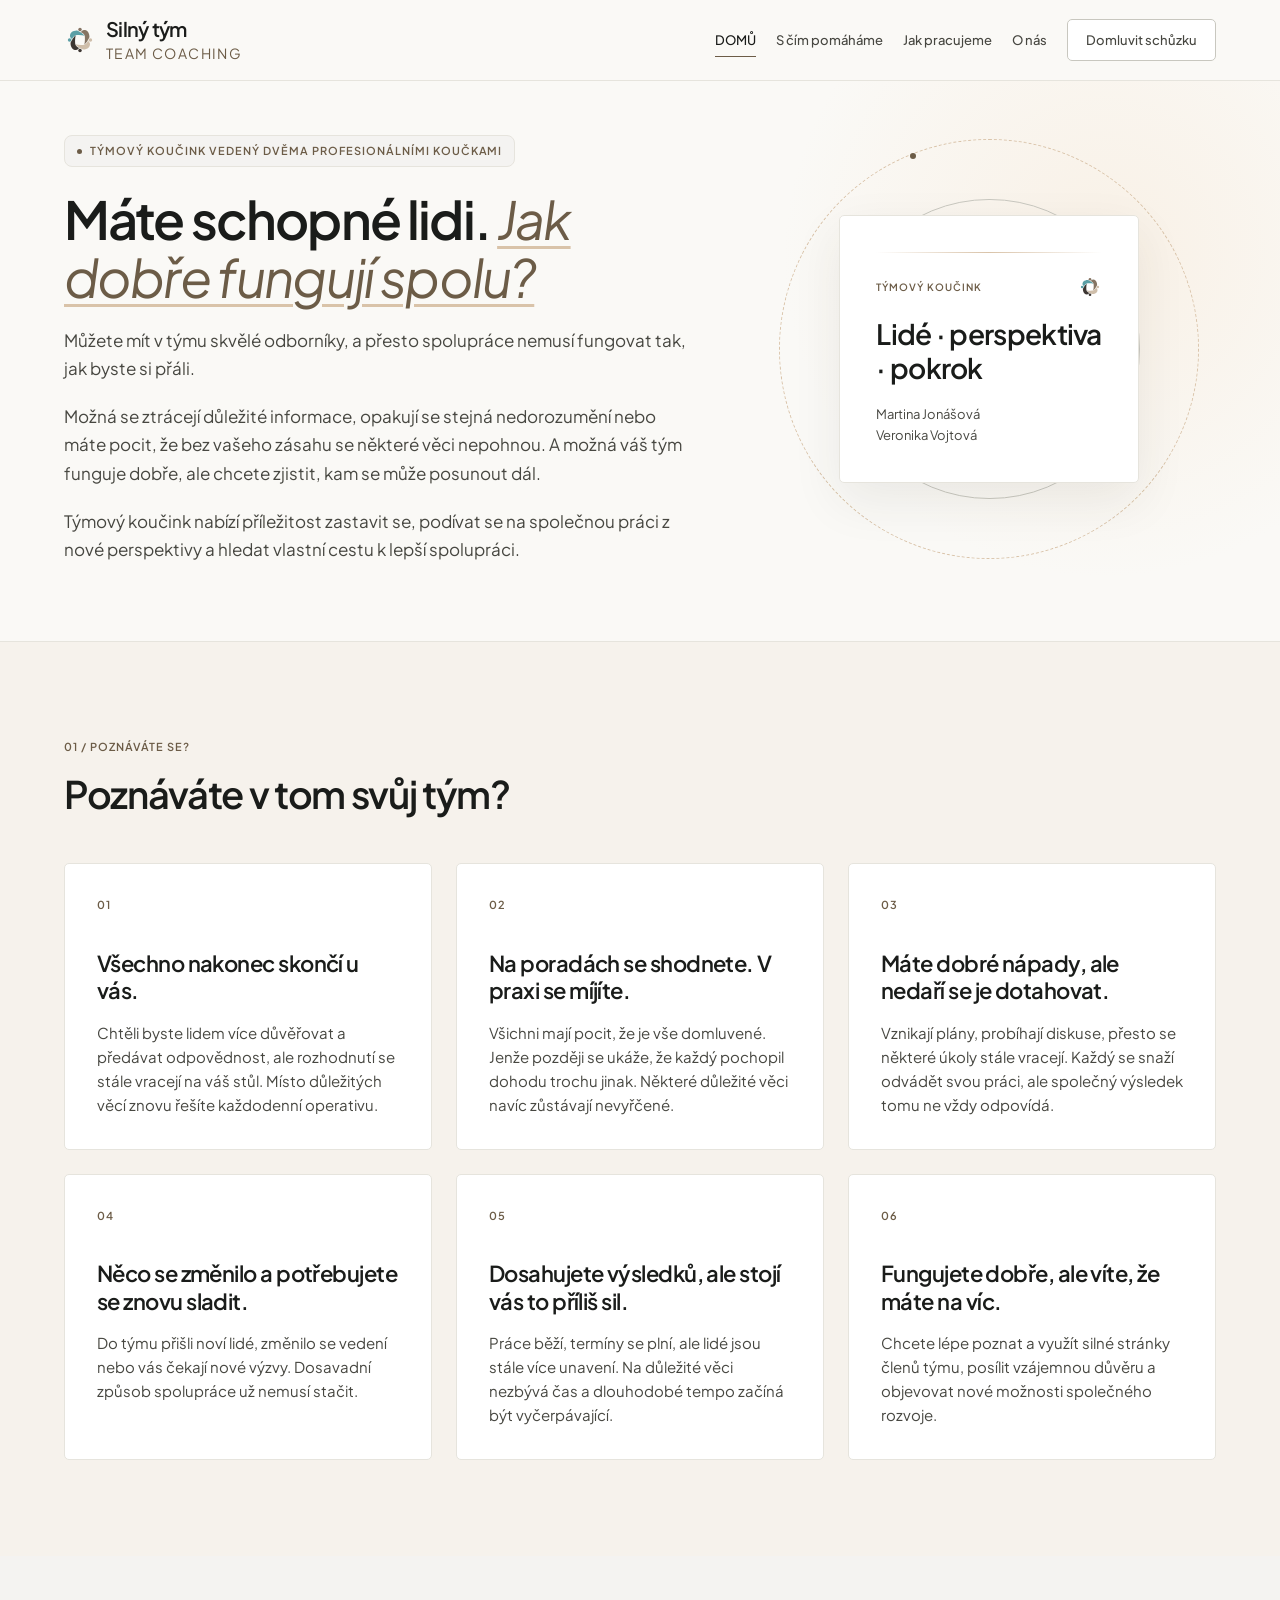
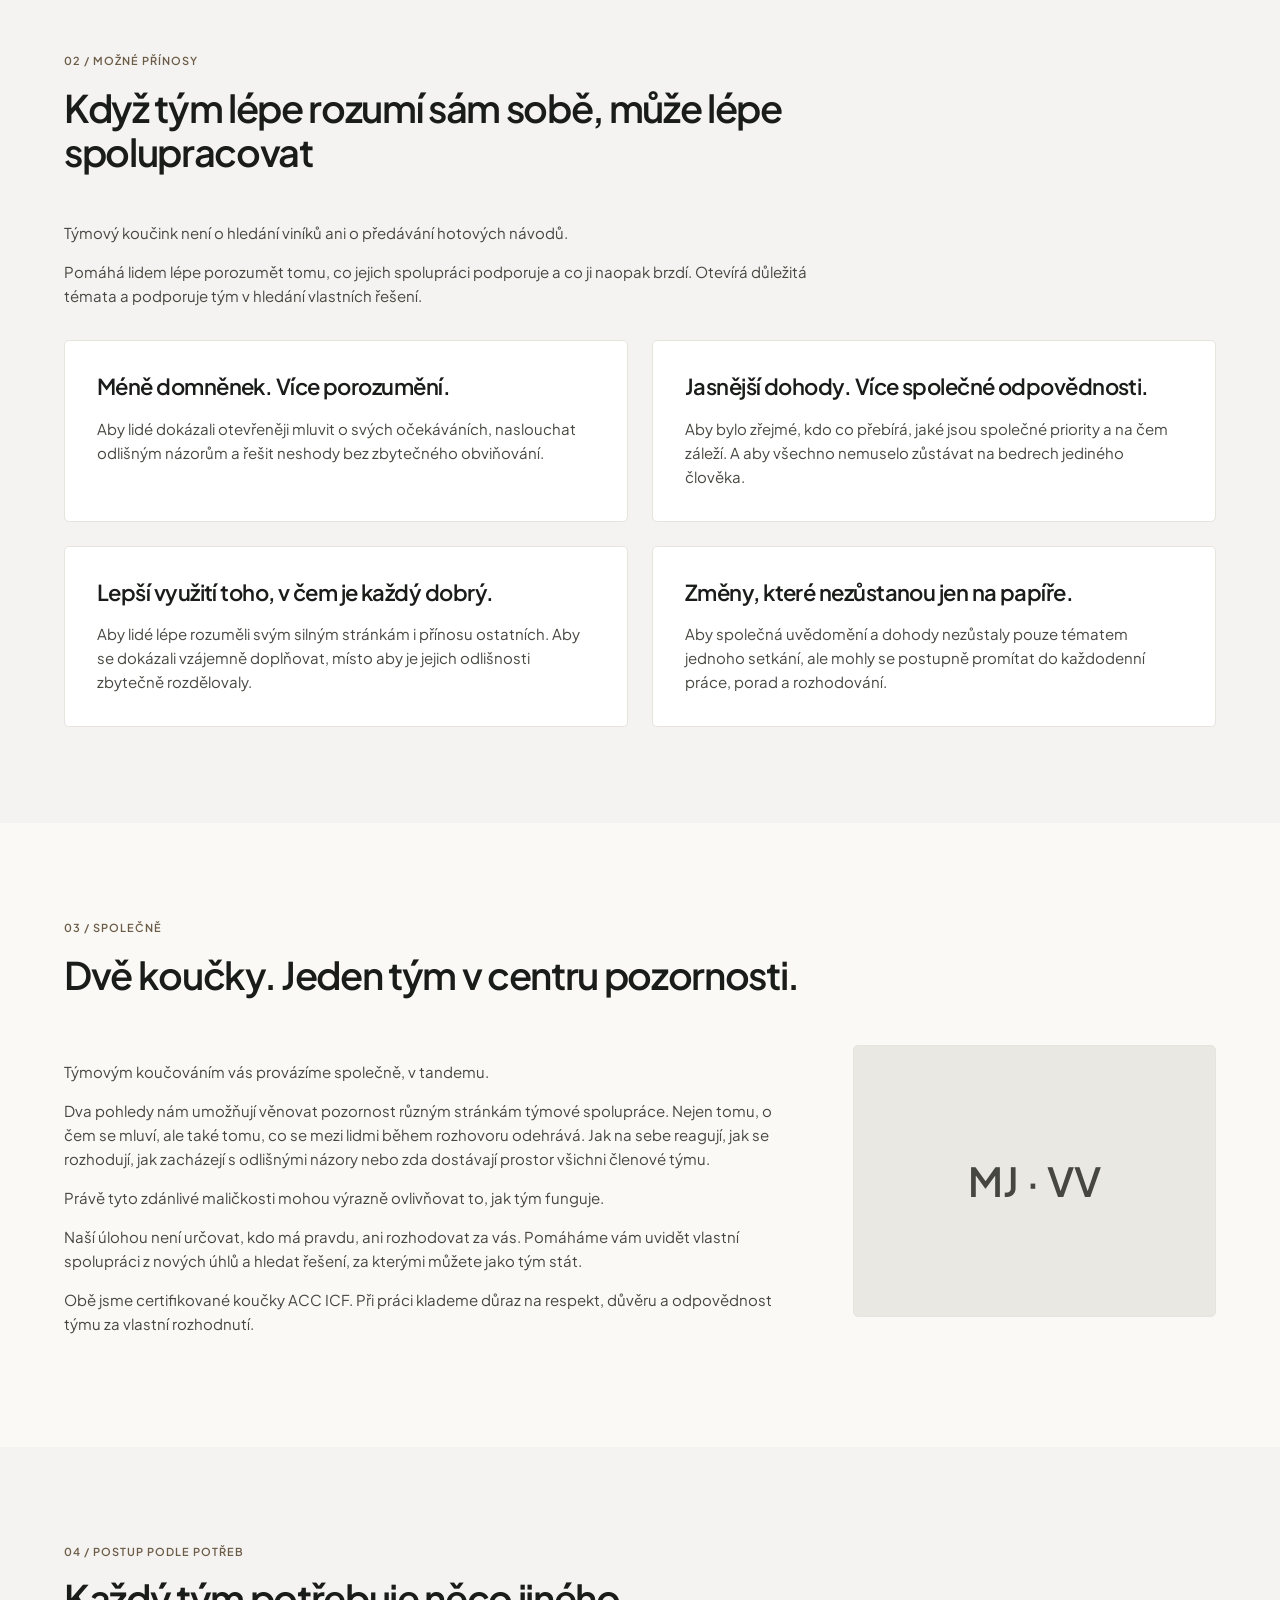
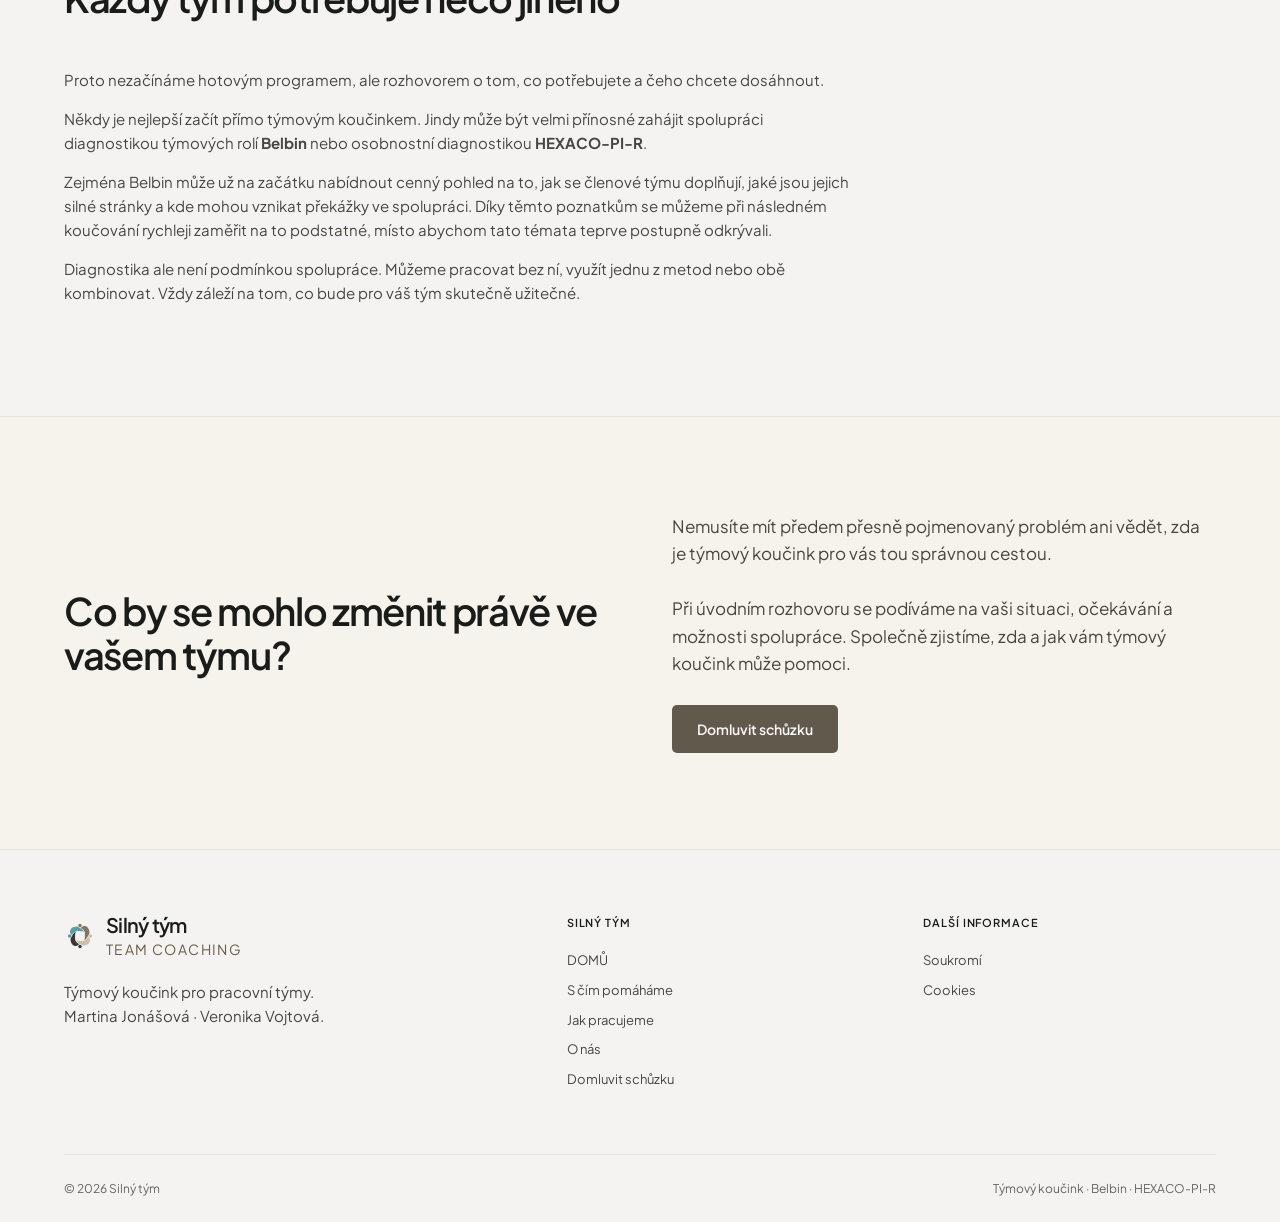
==== commit 7fa02367: "Draft five-page Czech content refresh for review" ====
--- a/index.html
+++ b/index.html
@@ -4,13 +4,13 @@
     <meta charset="utf-8">
     <meta name="viewport" content="width=device-width, initial-scale=1">
     <meta name="robots" content="noindex">
-    <meta name="description" content="Společná rozhodnutí, rozdílné názory a dohody v každodenní práci týmu. Úvodní rozhovor s Martinou Jonášovou a Veronikou Vojtovou.">
+    <meta name="description" content="Máte schopné lidi. Jak dobře fungují spolu? Tandemové týmové koučování a volitelná diagnostika Belbin a HEXACO-PI-R.">
     <meta name="theme-color" content="#faf9f6">
     <title>
-      Týmový koučink pro vedení firem | Silný tým
+      Týmový koučink pro pracovní týmy | Silný tým
     </title>
-    <meta property="og:title" content="Týmový koučink pro vedení firem | Silný tým">
-    <meta property="og:description" content="Společná rozhodnutí, rozdílné názory a dohody v každodenní práci týmu. Úvodní rozhovor s Martinou Jonášovou a Veronikou Vojtovou.">
+    <meta property="og:title" content="Týmový koučink pro pracovní týmy | Silný tým">
+    <meta property="og:description" content="Máte schopné lidi. Jak dobře fungují spolu? Tandemové týmové koučování a volitelná diagnostika Belbin a HEXACO-PI-R.">
     <meta property="og:type" content="website">
     <meta property="og:locale" content="cs_CZ">
     <meta property="og:image" content="https://team1-beige.vercel.app/assets/silny-team-logo-01.png">
@@ -28,7 +28,7 @@
     </a>
     <header class="site-header">
       <div class="container header-inner">
-        <a class="brand" href="/" aria-label="Silný tým — úvod">
+        <a class="brand" href="/" aria-label="Silný tým — domů">
           <img src="/assets/silny-team-logo-01.svg" alt="" width="32" height="32">
           <span class="brand-copy">
             <strong>
@@ -48,23 +48,20 @@
           </span>
         </button>
         <nav class="site-nav" id="primary-navigation" aria-label="Hlavní navigace">
-          <a href="/pro-koho/" data-path="/pro-koho">
-            Pro koho
+          <a href="/" data-path="/">
+            DOMŮ
+          </a>
+          <a href="/s-cim-pomahame/" data-path="/s-cim-pomahame">
+            S čím pomáháme
           </a>
           <a href="/jak-pracujeme/" data-path="/jak-pracujeme">
             Jak pracujeme
           </a>
-          <a href="/programy/" data-path="/programy">
-            Spolupráce
-          </a>
           <a href="/o-nas/" data-path="/o-nas">
             O nás
           </a>
-          <a href="/pro-hr/" data-path="/pro-hr">
-            Pro HR
-          </a>
           <a class="nav-cta" href="/kontakt/" data-path="/kontakt">
-            Domluvit úvodní rozhovor
+            Domluvit schůzku
           </a>
         </nav>
       </div>
@@ -74,486 +71,261 @@
         <div class="container hero-grid">
           <div class="hero-copy">
             <p data-copy="hero-eyebrow" class="eyebrow">
-              Týmový koučink pro vedení firem
-            </p>
-            <h1 data-copy="hero-title" id="hero-title">
-              Aby společná rozhodnutí fungovala <em>i po poradě.</em>
-            </h1>
-            <p data-copy="hero-intro" class="hero-lede">
-              Pomáháme týmům vedení ujasnit priority, otevřeně pracovat s rozdílnými názory a převádět dohody do každodenní spolupráce. Vycházíme ze situací, které váš tým skutečně řeší.
-            </p>
-            <ul class="outcome-list">
-              <li>
-                <svg class="icon" viewBox="0 0 24 24" aria-hidden="true" focusable="false"><path d="m9 11 3 3L22 4"></path><path d="M21 12v7a2 2 0 0 1-2 2H5a2 2 0 0 1-2-2V5a2 2 0 0 1 2-2h11"></path></svg>
-                <span data-copy="hero-focus-1">Ujasnit priority.</span>
-              </li>
-              <li>
-                <svg class="icon" viewBox="0 0 24 24" aria-hidden="true" focusable="false"><path d="M21 11a8 8 0 0 1-8 8H5l-4 3V11a8 8 0 0 1 8-8h4a8 8 0 0 1 8 8Z"></path><path d="M7 9h8M7 13h5"></path></svg>
-                <span data-copy="hero-focus-2">Otevřeně pracovat s rozdílnými názory.</span>
-              </li>
-              <li>
-                <svg class="icon" viewBox="0 0 24 24" aria-hidden="true" focusable="false"><path d="M17 21v-2a4 4 0 0 0-4-4H5a4 4 0 0 0-4 4v2M23 21v-2a4 4 0 0 0-3-3.87"></path><circle cx="9" cy="7" r="4"></circle><path d="M16 3.13a4 4 0 0 1 0 7.75"></path></svg>
-                <span data-copy="hero-focus-3">Převádět dohody do každodenní spolupráce.</span>
-              </li>
-            </ul>
-            <div class="hero-actions">
-              <a data-copy="hero-cta" class="button button-primary" href="/kontakt/">
-                Domluvit úvodní rozhovor
-              </a>
-              <a data-copy="hero-secondary" class="text-link" href="/jak-pracujeme/">
-                Jak spolupráce probíhá
-              </a>
+              Týmový koučink vedený dvěma profesionálními koučkami
+            </p>
+            <h1 data-copy="hero-title" id="hero-title">Máte schopné lidi. <em>Jak dobře fungují spolu?</em></h1>
+            <div class="hero-intro">
+              <p data-copy="hero-intro-1" class="hero-lede">
+                Můžete mít v týmu skvělé odborníky, a přesto spolupráce nemusí fungovat tak, jak byste si přáli.
+              </p>
+              <p data-copy="hero-intro-2" class="hero-lede">
+                Možná se ztrácejí důležité informace, opakují se stejná nedorozumění nebo máte pocit, že bez vašeho zásahu se některé věci nepohnou. A možná váš tým funguje dobře, ale chcete zjistit, kam se může posunout dál.
+              </p>
+              <p data-copy="hero-intro-3" class="hero-lede">
+                Týmový koučink nabízí příležitost zastavit se, podívat se na společnou práci z nové perspektivy a hledat vlastní cestu k lepší spolupráci.
+              </p>
             </div>
-            <aside class="notice-todo" data-note-id="AUDIT_DURATION" aria-label="Poznámka k dokončení">
-              <strong data-note-title>
-                Délka rozhovoru — rozhodnutí
-              </strong>
-              <span class="note-status" data-note-status>
-                K doplnění
-              </span>
-              <p data-note-instruction>
-                Dosavadní návrh je 30 minut. Potvrďte délku, průběh a dostupnou formu; do té doby jde o návrh, ne závazek.
-              </p>
-            </aside>
           </div>
           <div class="hero-visual">
             <div class="hero-art">
-              <div class="brand-orbit" aria-hidden="true"></div>
-              <div class="hero-card signal-card joint-visual" data-photo="joint" role="img" aria-label="Martina Jonášová a Veronika Vojtová">
+              <div class="brand-orbit" aria-hidden="true">
+              </div>
+              <div class="hero-card signal-card joint-visual">
                 <div class="hero-card-heading">
-                  <small data-copy="hero-visual-label">Týmový koučink</small>
+                  <small data-copy="hero-visual-label">
+                    Týmový koučink
+                  </small>
                   <img class="hero-mark" src="/assets/silny-team-logo-01.svg" alt="" width="24" height="24">
                 </div>
-                <strong data-copy="hero-visual-title">Lidé · perspektiva · pokrok</strong>
+                <strong data-copy="hero-visual-title">
+                  Lidé · perspektiva · pokrok
+                </strong>
                 <p data-copy="hero-visual-people" class="hero-index">Martina Jonášová<br>Veronika Vojtová</p>
               </div>
             </div>
-            <aside class="notice-todo" data-note-id="PHOTOS" aria-label="Poznámka k dokončení">
-              <strong data-note-title>
-                Autentické fotografie kouček — obsah
-              </strong>
-              <span class="note-status" data-note-status>
-                K doplnění
-              </span>
-              <p data-note-instruction>
-                Nahrajte schválenou společnou fotografii a dva sjednocené portréty. Vyplňte alternativní text a ověřte práva k použití. Nevkládejte ilustrační ani generované portréty jako fotografie kouček.
-              </p>
-            </aside>
           </div>
         </div>
       </section>
       <section class="section" aria-labelledby="signals-title">
         <div class="container">
-          <div class="section-heading diagnostic-heading">
-            <div>
-              <p data-copy="signals-index" class="section-index">01 / Témata k rozhovoru</p>
-              <h2 data-copy="signals-title" id="signals-title" class="section-title">
-                Co byste ve spolupráci <em>svého týmu</em> chtěli posunout?
-              </h2>
-            </div>
-            <p data-copy="situations-help" class="diagnostic-instruction" id="diagnostic-instruction">
-              Vyberte situace, které byste chtěli probrat. Výběr slouží k ujasnění témat.
-            </p>
-          </div>
-          <ul class="signal-list symptom-grid" data-diagnostic aria-describedby="diagnostic-instruction">
-            <li>
-              <button class="symptom-card" type="button" aria-pressed="false">
-                <span class="symptom-number" aria-hidden="true">
-                  01
-                </span>
-                <svg class="icon" viewBox="0 0 24 24" aria-hidden="true" focusable="false">
-                  <circle cx="12" cy="12" r="9">
-                  </circle>
-                  <path d="m8 12 3 3 5-6">
-                  </path>
-                </svg>
-                <span data-copy="situation-1" class="symptom-copy">
-                  Rozhodnutí se znovu otevírají bez nové informace.
-                </span>
-              </button>
-            </li>
-            <li>
-              <button class="symptom-card" type="button" aria-pressed="false">
-                <span class="symptom-number" aria-hidden="true">
-                  02
-                </span>
-                <svg class="icon" viewBox="0 0 24 24" aria-hidden="true" focusable="false">
-                  <circle cx="12" cy="12" r="9">
-                  </circle>
-                  <path d="m8 12 3 3 5-6">
-                  </path>
-                </svg>
-                <span data-copy="situation-2" class="symptom-copy">
-                  Rozdílné názory nezazní při společném jednání.
-                </span>
-              </button>
-            </li>
-            <li>
-              <button class="symptom-card" type="button" aria-pressed="false">
-                <span class="symptom-number" aria-hidden="true">
-                  03
-                </span>
-                <svg class="icon" viewBox="0 0 24 24" aria-hidden="true" focusable="false">
-                  <circle cx="12" cy="12" r="9">
-                  </circle>
-                  <path d="m8 12 3 3 5-6">
-                  </path>
-                </svg>
-                <span data-copy="situation-3" class="symptom-copy">
-                  Příliš mnoho rozhodnutí čeká na jednoho člověka.
-                </span>
-              </button>
-            </li>
-            <li>
-              <button class="symptom-card" type="button" aria-pressed="false">
-                <span class="symptom-number" aria-hidden="true">
-                  04
-                </span>
-                <svg class="icon" viewBox="0 0 24 24" aria-hidden="true" focusable="false">
-                  <circle cx="12" cy="12" r="9">
-                  </circle>
-                  <path d="m8 12 3 3 5-6">
-                  </path>
-                </svg>
-                <span data-copy="situation-4" class="symptom-copy">
-                  Firma roste a potřebujeme upravit předávání práce.
-                </span>
-              </button>
-            </li>
-            <li>
-              <button class="symptom-card" type="button" aria-pressed="false">
-                <span class="symptom-number" aria-hidden="true">
-                  05
-                </span>
-                <svg class="icon" viewBox="0 0 24 24" aria-hidden="true" focusable="false">
-                  <circle cx="12" cy="12" r="9">
-                  </circle>
-                  <path d="m8 12 3 3 5-6">
-                  </path>
-                </svg>
-                <span data-copy="situation-5" class="symptom-copy">
-                  Složení týmu vedení se změnilo a hledáme společný způsob práce.
-                </span>
-              </button>
-            </li>
-            <li>
-              <button class="symptom-card" type="button" aria-pressed="false">
-                <span class="symptom-number" aria-hidden="true">
-                  06
-                </span>
-                <svg class="icon" viewBox="0 0 24 24" aria-hidden="true" focusable="false">
-                  <circle cx="12" cy="12" r="9">
-                  </circle>
-                  <path d="m8 12 3 3 5-6">
-                  </path>
-                </svg>
-                <span data-copy="situation-6" class="symptom-copy">
-                  Nová strategie potřebuje společné priority a jasné dohody.
-                </span>
-              </button>
-            </li>
-          </ul>
-          <div class="topic-summary" aria-live="polite" aria-atomic="true" data-topic-summary>
-            Vybraná témata se zobrazí zde. Nic se neodesílá.
-          </div>
-        </div>
-      </section>
-      <section class="section" aria-labelledby="process-title">
+          <div class="section-heading">
+            <p data-copy="signals-title-index" class="section-index">
+              01 / Poznáváte se?
+            </p>
+            <h2 data-copy="signals-title" class="section-title" id="signals-title">
+              Poznáváte v tom svůj tým?
+            </h2>
+          </div>
+          <div class="cards-3">
+            <article class="card">
+              <span class="card-number" aria-hidden="true">
+                01
+              </span>
+              <h3 data-copy="situation-1-title">
+                Všechno nakonec skončí u vás.
+              </h3>
+              <p data-copy="situation-1-copy">
+                Chtěli byste lidem více důvěřovat a předávat odpovědnost, ale rozhodnutí se stále vracejí na váš stůl. Místo důležitých věcí znovu řešíte každodenní operativu.
+              </p>
+            </article>
+            <article class="card">
+              <span class="card-number" aria-hidden="true">
+                02
+              </span>
+              <h3 data-copy="situation-2-title">
+                Na poradách se shodnete. V praxi se míjíte.
+              </h3>
+              <p data-copy="situation-2-copy">
+                Všichni mají pocit, že je vše domluvené. Jenže později se ukáže, že každý pochopil dohodu trochu jinak. Některé důležité věci navíc zůstávají nevyřčené.
+              </p>
+            </article>
+            <article class="card">
+              <span class="card-number" aria-hidden="true">
+                03
+              </span>
+              <h3 data-copy="situation-3-title">
+                Máte dobré nápady, ale nedaří se je dotahovat.
+              </h3>
+              <p data-copy="situation-3-copy">
+                Vznikají plány, probíhají diskuse, přesto se některé úkoly stále vracejí. Každý se snaží odvádět svou práci, ale společný výsledek tomu ne vždy odpovídá.
+              </p>
+            </article>
+            <article class="card">
+              <span class="card-number" aria-hidden="true">
+                04
+              </span>
+              <h3 data-copy="situation-4-title">
+                Něco se změnilo a potřebujete se znovu sladit.
+              </h3>
+              <p data-copy="situation-4-copy">
+                Do týmu přišli noví lidé, změnilo se vedení nebo vás čekají nové výzvy. Dosavadní způsob spolupráce už nemusí stačit.
+              </p>
+            </article>
+            <article class="card">
+              <span class="card-number" aria-hidden="true">
+                05
+              </span>
+              <h3 data-copy="situation-5-title">
+                Dosahujete výsledků, ale stojí vás to příliš sil.
+              </h3>
+              <p data-copy="situation-5-copy">
+                Práce běží, termíny se plní, ale lidé jsou stále více unavení. Na důležité věci nezbývá čas a dlouhodobé tempo začíná být vyčerpávající.
+              </p>
+            </article>
+            <article class="card">
+              <span class="card-number" aria-hidden="true">
+                06
+              </span>
+              <h3 data-copy="situation-6-title">
+                Fungujete dobře, ale víte, že máte na víc.
+              </h3>
+              <p data-copy="situation-6-copy">
+                Chcete lépe poznat a využít silné stránky členů týmu, posílit vzájemnou důvěru a objevovat nové možnosti společného rozvoje.
+              </p>
+            </article>
+          </div>
+        </div>
+      </section>
+      <section class="section section-white" aria-labelledby="benefits-title">
         <div class="container">
           <div class="section-heading">
-            <p data-copy="process-index" class="section-index">02 / Jak pracujeme</p>
-            <h2 data-copy="process-title" id="process-title" class="section-title">
-              Čtyři kroky <em>společné práce.</em>
+            <p data-copy="benefits-title-index" class="section-index">
+              02 / Možné přínosy
+            </p>
+            <h2 data-copy="benefits-title" class="section-title" id="benefits-title">
+              Když tým lépe rozumí sám sobě, může lépe spolupracovat
             </h2>
-            <p data-copy="process-intro">
-              Úvodní rozhovor předchází týmové práci. Zachycuje pohled zájemce, nikoli objektivní obraz celého týmu.
-            </p>
-          </div>
-          <div class="steps">
-            <article class="step">
-              <h3 data-copy="step-1-title">
-                Dohoda o cíli a pravidlech.
-              </h3>
-              <p data-copy="step-1-copy">
-                Se zadavatelem i týmem vyjasníme smysl práce, role, očekávání, důvěrnost a způsob hodnocení. Zadavatel odpovídá za zadání a rozpočet.
-              </p>
-            </article>
-            <article class="step">
-              <h3 data-copy="step-2-title">
-                Společné porozumění situaci.
-              </h3>
-              <p data-copy="step-2-copy">
-                Propojíme různé pohledy, silné stránky a opakující se situace. Případné pozorování porady a další metody závisí na dohodnutém rozsahu.
-              </p>
-            </article>
-            <article class="step">
-              <h3 data-copy="step-3-title">
-                Zkoušení změn v praxi.
-              </h3>
-              <p data-copy="step-3-copy">
-                Setkání navazují na malé experimenty při rozhodování, předávání práce a řešení rozdílných názorů.
-              </p>
-            </article>
-            <article class="step">
-              <h3 data-copy="step-4-title">
-                Vyhodnocení a další fungování.
-              </h3>
-              <p data-copy="step-4-copy">
-                Tým posoudí, co se změnilo, co chce udržet a co případně vyžaduje jiný krok.
-              </p>
-            </article>
-          </div>
-          <div class="inline-actions">
-            <a class="text-link" href="/jak-pracujeme/">
-              Podrobněji o postupu →
-            </a>
-          </div>
-        </div>
-      </section>
-      <section class="section" aria-labelledby="coaches-title">
+          </div>
+          <div class="prose">
+            <p data-copy="benefits-intro-1">
+              Týmový koučink není o hledání viníků ani o předávání hotových návodů.
+            </p>
+            <p data-copy="benefits-intro-2">
+              Pomáhá lidem lépe porozumět tomu, co jejich spolupráci podporuje a co ji naopak brzdí. Otevírá důležitá témata a podporuje tým v hledání vlastních řešení.
+            </p>
+          </div>
+          <div class="cards-2">
+            <article class="card">
+              <h3 data-copy="benefit-1-title">
+                Méně domněnek. Více porozumění.
+              </h3>
+              <p data-copy="benefit-1-copy">
+                Aby lidé dokázali otevřeněji mluvit o svých očekáváních, naslouchat odlišným názorům a řešit neshody bez zbytečného obviňování.
+              </p>
+            </article>
+            <article class="card">
+              <h3 data-copy="benefit-2-title">
+                Jasnější dohody. Více společné odpovědnosti.
+              </h3>
+              <p data-copy="benefit-2-copy">
+                Aby bylo zřejmé, kdo co přebírá, jaké jsou společné priority a na čem záleží. A aby všechno nemuselo zůstávat na bedrech jediného člověka.
+              </p>
+            </article>
+            <article class="card">
+              <h3 data-copy="benefit-3-title">
+                Lepší využití toho, v čem je každý dobrý.
+              </h3>
+              <p data-copy="benefit-3-copy">
+                Aby lidé lépe rozuměli svým silným stránkám i přínosu ostatních. Aby se dokázali vzájemně doplňovat, místo aby je jejich odlišnosti zbytečně rozdělovaly.
+              </p>
+            </article>
+            <article class="card">
+              <h3 data-copy="benefit-4-title">
+                Změny, které nezůstanou jen na papíře.
+              </h3>
+              <p data-copy="benefit-4-copy">
+                Aby společná uvědomění a dohody nezůstaly pouze tématem jednoho setkání, ale mohly se postupně promítat do každodenní práce, porad a rozhodování.
+              </p>
+            </article>
+          </div>
+        </div>
+      </section>
+      <section class="section" aria-labelledby="tandem-title">
         <div class="container">
           <div class="section-heading">
-            <p data-copy="coaches-index" class="section-index">03 / Dvě perspektivy</p>
-            <h2 data-copy="coaches-title" id="coaches-title" class="section-title">
-              Martina a Veronika. <em>Dvě perspektivy.</em>
+            <p data-copy="tandem-title-index" class="section-index">
+              03 / Společně
+            </p>
+            <h2 data-copy="tandem-title" class="section-title" id="tandem-title">
+              Dvě koučky. Jeden tým v centru pozornosti.
             </h2>
-            <p data-copy="coaches-intro">
-              Vhodné obsazení zakázky vychází z potřeb týmu a dohodnutého rozsahu.
-            </p>
-          </div>
-          <div class="profile-grid">
-            <article class="profile-card" id="martina">
-              <div class="profile-visual" data-photo="martina" role="img" aria-label="Portrét Martiny Jonášové">
-                MJ
-              </div>
-              <div class="profile-copy">
-                <h3 data-copy="martina-name">
-                  Martina Jonášová
-                </h3>
-                <p data-copy="martina-role" class="profile-role">
-                  Týmový koučink
-                </p>
-                <p data-copy="martina-short">
-                  Společně hledáme vhodný rámec pro práci s vaším týmem.
-                </p>
-                <a class="text-link" href="/o-nas/#martina">
-                  Více o koučce →
-                </a>
-              </div>
-            </article>
-            <article class="profile-card" id="veronika">
-              <div class="profile-visual" data-photo="veronika" role="img" aria-label="Portrét Veroniky Vojtové">
-                VV
-              </div>
-              <div class="profile-copy">
-                <h3 data-copy="veronika-name">
-                  Veronika Vojtová
-                </h3>
-                <p data-copy="veronika-role" class="profile-role">
-                  Týmový koučink
-                </p>
-                <p data-copy="veronika-short">
-                  Společně hledáme vhodný rámec pro práci s vaším týmem.
-                </p>
-                <a class="text-link" href="/o-nas/#veronika">
-                  Více o koučce →
-                </a>
-              </div>
-            </article>
-          </div>
-          <aside class="notice-todo" data-note-id="PHOTOS" aria-label="Poznámka k dokončení">
-            <strong data-note-title>
-              Autentické fotografie kouček — obsah
-            </strong>
-            <span class="note-status" data-note-status>
-              K doplnění
-            </span>
-            <p data-note-instruction>
-              Nahrajte schválenou společnou fotografii a dva sjednocené portréty. Vyplňte alternativní text a ověřte práva k použití. Nevkládejte ilustrační ani generované portréty jako fotografie kouček.
-            </p>
-          </aside>
-          <aside class="notice-todo" data-note-id="DELIVERY_MODEL" aria-label="Poznámka k dokončení">
-            <strong data-note-title>
-              Jedna nebo dvě koučky — rozhodnutí
-            </strong>
-            <span class="note-status" data-note-status>
-              K doplnění
-            </span>
-            <p data-note-instruction>
-              Potvrďte model vedení zakázky, zapojení druhé koučky, odpovědnosti a vliv na cenu. Neslibujte automatickou účast obou ani zastupitelnost bez dohody.
-            </p>
-          </aside>
-        </div>
-      </section>
-      <section class="section section-white" aria-labelledby="programs-title">
+          </div>
+          <div class="content-grid">
+            <div class="prose">
+              <p data-copy="tandem-copy-1">
+                Týmovým koučováním vás provázíme společně, v tandemu.
+              </p>
+              <p data-copy="tandem-copy-2">
+                Dva pohledy nám umožňují věnovat pozornost různým stránkám týmové spolupráce. Nejen tomu, o čem se mluví, ale také tomu, co se mezi lidmi během rozhovoru odehrává. Jak na sebe reagují, jak se rozhodují, jak zacházejí s odlišnými názory nebo zda dostávají prostor všichni členové týmu.
+              </p>
+              <p data-copy="tandem-copy-3">
+                Právě tyto zdánlivé maličkosti mohou výrazně ovlivňovat to, jak tým funguje.
+              </p>
+              <p data-copy="tandem-copy-4">
+                Naší úlohou není určovat, kdo má pravdu, ani rozhodovat za vás. Pomáháme vám uvidět vlastní spolupráci z nových úhlů a hledat řešení, za kterými můžete jako tým stát.
+              </p>
+              <p data-copy="tandem-copy-5">
+                Obě jsme certifikované koučky ACC ICF. Při práci klademe důraz na respekt, důvěru a odpovědnost týmu za vlastní rozhodnutí.
+              </p>
+            </div>
+            <div class="profile-visual coaches-visual" data-photo="joint" role="img" aria-label="Martina Jonášová a Veronika Vojtová — monogram">
+              <span>
+                MJ · VV
+              </span>
+            </div>
+          </div>
+        </div>
+      </section>
+      <section class="section section-white" aria-labelledby="methods-title">
         <div class="container">
           <div class="section-heading">
-            <p data-copy="programs-index" class="section-index">04 / Spolupráce</p>
-            <h2 data-copy="programs-title" id="programs-title" class="section-title">
-              Úvodní rozhovor a tři <em>formáty spolupráce.</em>
+            <p data-copy="methods-title-index" class="section-index">
+              04 / Postup podle potřeb
+            </p>
+            <h2 data-copy="methods-title" class="section-title" id="methods-title">
+              Každý tým potřebuje něco jiného
             </h2>
           </div>
-          <div class="intro-offer">
-            <h3 data-copy="intro-title">
-              Úvodní rozhovor
-            </h3>
-            <p data-copy="intro-purpose">
-              Probrat situaci z pohledu zájemce a domluvit vhodný další krok
-            </p>
-            <aside class="notice-todo" data-note-id="AUDIT_PRICE" aria-label="Poznámka k dokončení">
-              <strong data-note-title>
-                Cena úvodního rozhovoru — rozhodnutí
-              </strong>
-              <span class="note-status" data-note-status>
-                K doplnění
-              </span>
-              <p data-note-instruction>
-                Potvrďte cenu úvodního rozhovoru a zda se hradí samostatně. Bez schválení jej neoznačujte jako bezplatný.
-              </p>
-            </aside>
-          </div>
-          <div class="cards-3">
-            <article class="card program-card">
-              <h3 data-copy="format-0-title">
-                Mapování fungování týmu
-              </h3>
-              <p data-copy="format-0-purpose">
-                Propojit více pohledů a společně vybrat priority
-              </p>
-              <a data-copy="format-0-link" class="card-link" href="/programy/">
-                Podrobnosti spolupráce →
-              </a>
-            </article>
-            <article class="card card-dark program-card program-featured">
-              <h3 data-copy="format-1-title">
-                Tříměsíční týmový program
-              </h3>
-              <p data-copy="format-1-purpose">
-                Zkoušet a vyhodnocovat změny v každodenní spolupráci
-              </p>
-              <a data-copy="format-1-link" class="card-link" href="/programy/#program-90">
-                Podrobnosti spolupráce →
-              </a>
-            </article>
-            <article class="card program-card">
-              <h3 data-copy="format-2-title">
-                Dlouhodobá spolupráce
-              </h3>
-              <p data-copy="format-2-purpose">
-                Pracovat se širší nebo náročnější změnou
-              </p>
-              <a data-copy="format-2-link" class="card-link" href="/programy/">
-                Podrobnosti spolupráce →
-              </a>
-            </article>
-          </div>
-        </div>
-      </section>
-      <section class="section" aria-labelledby="trust-title">
-        <div class="container">
-          <div class="section-heading">
-            <p data-copy="trust-index" class="section-index">05 / Pravidla spolupráce</p>
-            <h2 data-copy="trust-title" id="trust-title" class="section-title">
-              Jasná pravidla <em>před společnou prací.</em>
-            </h2>
-          </div>
-          <p data-copy="trust-copy">
-            Se zadavatelem i týmem vyjasňujeme, co je cílem práce, jak budeme sledovat posun a co lze sdílet. Pravidla se týkají také individuálních rozhovorů. Důvěrnost a její hranice musí být součástí dohody.
-          </p>
-          <aside class="notice-todo" data-note-id="LEGAL_MODEL" aria-label="Poznámka k dokončení">
-            <strong data-note-title>
-              Dodavatel a správce údajů — právní vstupy
-            </strong>
-            <span class="note-status" data-note-status>
-              K doplnění
-            </span>
-            <p data-note-instruction>
-              Doplňte skutečného smluvního dodavatele, fakturační subjekt, správce údajů a kontakt. Potvrďte smluvní rámec, pravidla důvěrnosti, výjimky a sdílení výstupů s týmem i zadavatelem.
-            </p>
-          </aside>
-          <div id="co-to-neni" class="statement-inner methods-summary">
-            <h3 data-copy="methods-title" id="compare-title" class="statement-title">
-              Přístup vybíráme podle potřeby.
-            </h3>
-            <p data-copy="methods-copy" class="statement-note">
-              Facilitace pomáhá vést konkrétní společné jednání, teambuilding může podpořit vztahy a individuální koučink pracuje s cílem jednoho člověka. Týmový koučink se zaměřuje na spolupráci týmu v čase. Přístupy se mohou doplňovat.
-            </p>
-            <a class="text-link" href="/faq/">
-              Rozdíly a praktické otázky →
-            </a>
-          </div>
-        </div>
-      </section>
-      <section class="section section-white" aria-labelledby="faq-title">
-        <div class="narrow">
-          <div class="faq-heading">
-            <p data-copy="faq-index" class="section-index">06 / Časté otázky</p>
-            <h2 data-copy="faq-title" id="faq-title" class="section-title">
-              Než se spojíme.
-            </h2>
-          </div>
-          <div class="faq-list">
-            <details>
-              <summary>
-                Musí se zapojit vedoucí týmu?
-              </summary>
-              <div class="faq-answer">
-                <p>
-                  Pokud je součástí týmu, jeho role a zapojení patří do společné dohody. Nejde jen o souhlas zadavatele mimo tým.
-                </p>
-              </div>
-            </details>
-            <details>
-              <summary>
-                Lze pracovat s hybridním týmem?
-              </summary>
-              <div class="faq-answer">
-                <p>
-                  Ano, vhodnou kombinaci osobních a online setkání je třeba dohodnout podle situace a podmínek týmu.
-                </p>
-              </div>
-            </details>
-            <details>
-              <summary>
-                Je úvodní rozhovor placený?
-              </summary>
-              <div class="faq-answer">
-                <p>
-                  Cena čeká na potvrzení. Při rozhovoru probereme váš pohled na situaci a vhodný další krok; nejde o diagnózu celého týmu.
-                </p>
-              </div>
-            </details>
-          </div>
-          <div class="inline-actions">
-            <a class="text-link" href="/faq/">
-              Všechny otázky →
-            </a>
+          <div class="prose">
+            <p data-copy="methods-copy-1">
+              Proto nezačínáme hotovým programem, ale rozhovorem o tom, co potřebujete a čeho chcete dosáhnout.
+            </p>
+            <p data-copy="methods-copy-2">Někdy je nejlepší začít přímo týmovým koučinkem. Jindy může být velmi přínosné zahájit spolupráci diagnostikou týmových rolí <strong>Belbin</strong> nebo osobnostní diagnostikou <strong>HEXACO-PI-R</strong>.</p>
+            <p data-copy="methods-copy-3">
+              Zejména Belbin může už na začátku nabídnout cenný pohled na to, jak se členové týmu doplňují, jaké jsou jejich silné stránky a kde mohou vznikat překážky ve spolupráci. Díky těmto poznatkům se můžeme při následném koučování rychleji zaměřit na to podstatné, místo abychom tato témata teprve postupně odkrývali.
+            </p>
+            <p data-copy="methods-copy-4">
+              Diagnostika ale není podmínkou spolupráce. Můžeme pracovat bez ní, využít jednu z metod nebo obě kombinovat. Vždy záleží na tom, co bude pro váš tým skutečně užitečné.
+            </p>
           </div>
         </div>
       </section>
       <section class="cta-band">
         <div class="container cta-band-inner">
           <h2 data-copy="cta-title">
-            Začněme úvodním rozhovorem.
+            Co by se mohlo změnit právě ve vašem týmu?
           </h2>
           <div class="cta-band-copy">
-            <p data-copy="cta-copy">
-              Nemusíte mít hotové zadání. Můžeme společně probrat, co byste ve spolupráci týmu chtěli posunout.
+            <p data-copy="cta-copy-1">
+              Nemusíte mít předem přesně pojmenovaný problém ani vědět, zda je týmový koučink pro vás tou správnou cestou.
+            </p>
+            <p data-copy="cta-copy-2">
+              Při úvodním rozhovoru se podíváme na vaši situaci, očekávání a možnosti spolupráce. Společně zjistíme, zda a jak vám týmový koučink může pomoci.
             </p>
             <a data-copy="cta-link" class="button button-dark" href="/kontakt/">
-              Domluvit úvodní rozhovor
+              Domluvit schůzku
             </a>
           </div>
         </div>
       </section>
     </main>
     <a class="mobile-audit" href="/kontakt/">
-      Domluvit úvodní rozhovor
+      Domluvit schůzku
     </a>
     <footer class="site-footer">
       <div class="container footer-main">
         <div class="footer-brand">
-          <a class="brand" href="/" aria-label="Silný tým — úvod">
+          <a class="brand" href="/" aria-label="Silný tým — domů">
             <img src="/assets/silny-team-logo-01.svg" alt="" width="32" height="32">
             <span class="brand-copy">
               <strong>
@@ -565,28 +337,30 @@
             </span>
           </a>
           <p>
-            Týmový koučink pro vedení firem. Martina Jonášová · Veronika Vojtová.
-          </p>
-          <p>
-            Pracovní návrh s viditelnými poznámkami k dokončení.
+            Týmový koučink pro pracovní týmy.
+            <br>
+            Martina Jonášová · Veronika Vojtová.
           </p>
         </div>
         <div>
           <p class="footer-title">
-            Spolupráce
+            Silný tým
           </p>
-          <nav class="footer-links" aria-label="Spolupráce">
-            <a href="/pro-koho/">
-              Pro koho
+          <nav class="footer-links" aria-label="Navigace v zápatí">
+            <a href="/">
+              DOMŮ
+            </a>
+            <a href="/s-cim-pomahame/">
+              S čím pomáháme
             </a>
             <a href="/jak-pracujeme/">
               Jak pracujeme
             </a>
-            <a href="/programy/">
-              Spolupráce
-            </a>
-            <a href="/team-health-scorecard/">
-              Reflexe spolupráce · pracovní nástroj
+            <a href="/o-nas/">
+              O nás
+            </a>
+            <a href="/kontakt/">
+              Domluvit schůzku
             </a>
           </nav>
         </div>
@@ -594,21 +368,12 @@
           <p class="footer-title">
             Další informace
           </p>
-          <nav class="footer-links" aria-label="Další informace">
-            <a href="/vysledky/">
-              Jak poznáme posun
-            </a>
-            <a href="/o-nas/">
-              O nás
-            </a>
-            <a href="/pro-hr/">
-              Pro HR
-            </a>
-            <a href="/faq/">
-              Časté otázky
-            </a>
-            <a href="/kontakt/">
-              Kontakt
+          <nav class="footer-links" aria-label="Právní informace">
+            <a href="/soukromi/">
+              Soukromí
+            </a>
+            <a href="/cookies/">
+              Cookies
             </a>
           </nav>
         </div>
@@ -621,14 +386,9 @@
           </span>
           Silný tým
         </span>
-        <nav class="footer-legal" aria-label="Právní informace">
-          <a href="/soukromi/">
-            Soukromí
-          </a>
-          <a href="/cookies/">
-            Cookies
-          </a>
-        </nav>
+        <span>
+          Týmový koučink · Belbin · HEXACO-PI-R
+        </span>
       </div>
     </footer>
   </body>
--- a/styles.css
+++ b/styles.css
@@ -74,6 +74,10 @@
 .hero::before { position: absolute; top: -150px; right: -150px; width: 650px; height: 650px; border-radius: 50%; background: radial-gradient(circle, var(--brand-soft), transparent 70%); opacity: .32; content: ""; pointer-events: none; }
 .hero-grid { position: relative; display: grid; grid-template-columns: minmax(0,7fr) minmax(0,5fr); gap: 64px; align-items: center; padding-block: 48px 72px; }
 .hero-copy { min-width: 0; }
+/* Content-only draft: retain the existing tokens, typography and card system. */
+.hero-intro .hero-lede { margin: 20px 0 0; }
+.prose + .cards-2 { margin-top: 32px; }
+.profile-visual.coaches-visual { width: 100%; max-width: 440px; height: auto; aspect-ratio: 4 / 3; font-size: 40px; }
 .eyebrow, .section-kicker, .section-index, .page-code { color: var(--brand); font-size: 11px; font-weight: 600; letter-spacing: .09em; text-transform: uppercase; }
 .eyebrow { margin: 0 0 24px; }
 .hero .eyebrow { display: inline-flex; align-items: center; gap: 8px; padding: 6px 12px; border: 1px solid var(--border); border-radius: var(--radius-lg); background: var(--surface-soft); }
